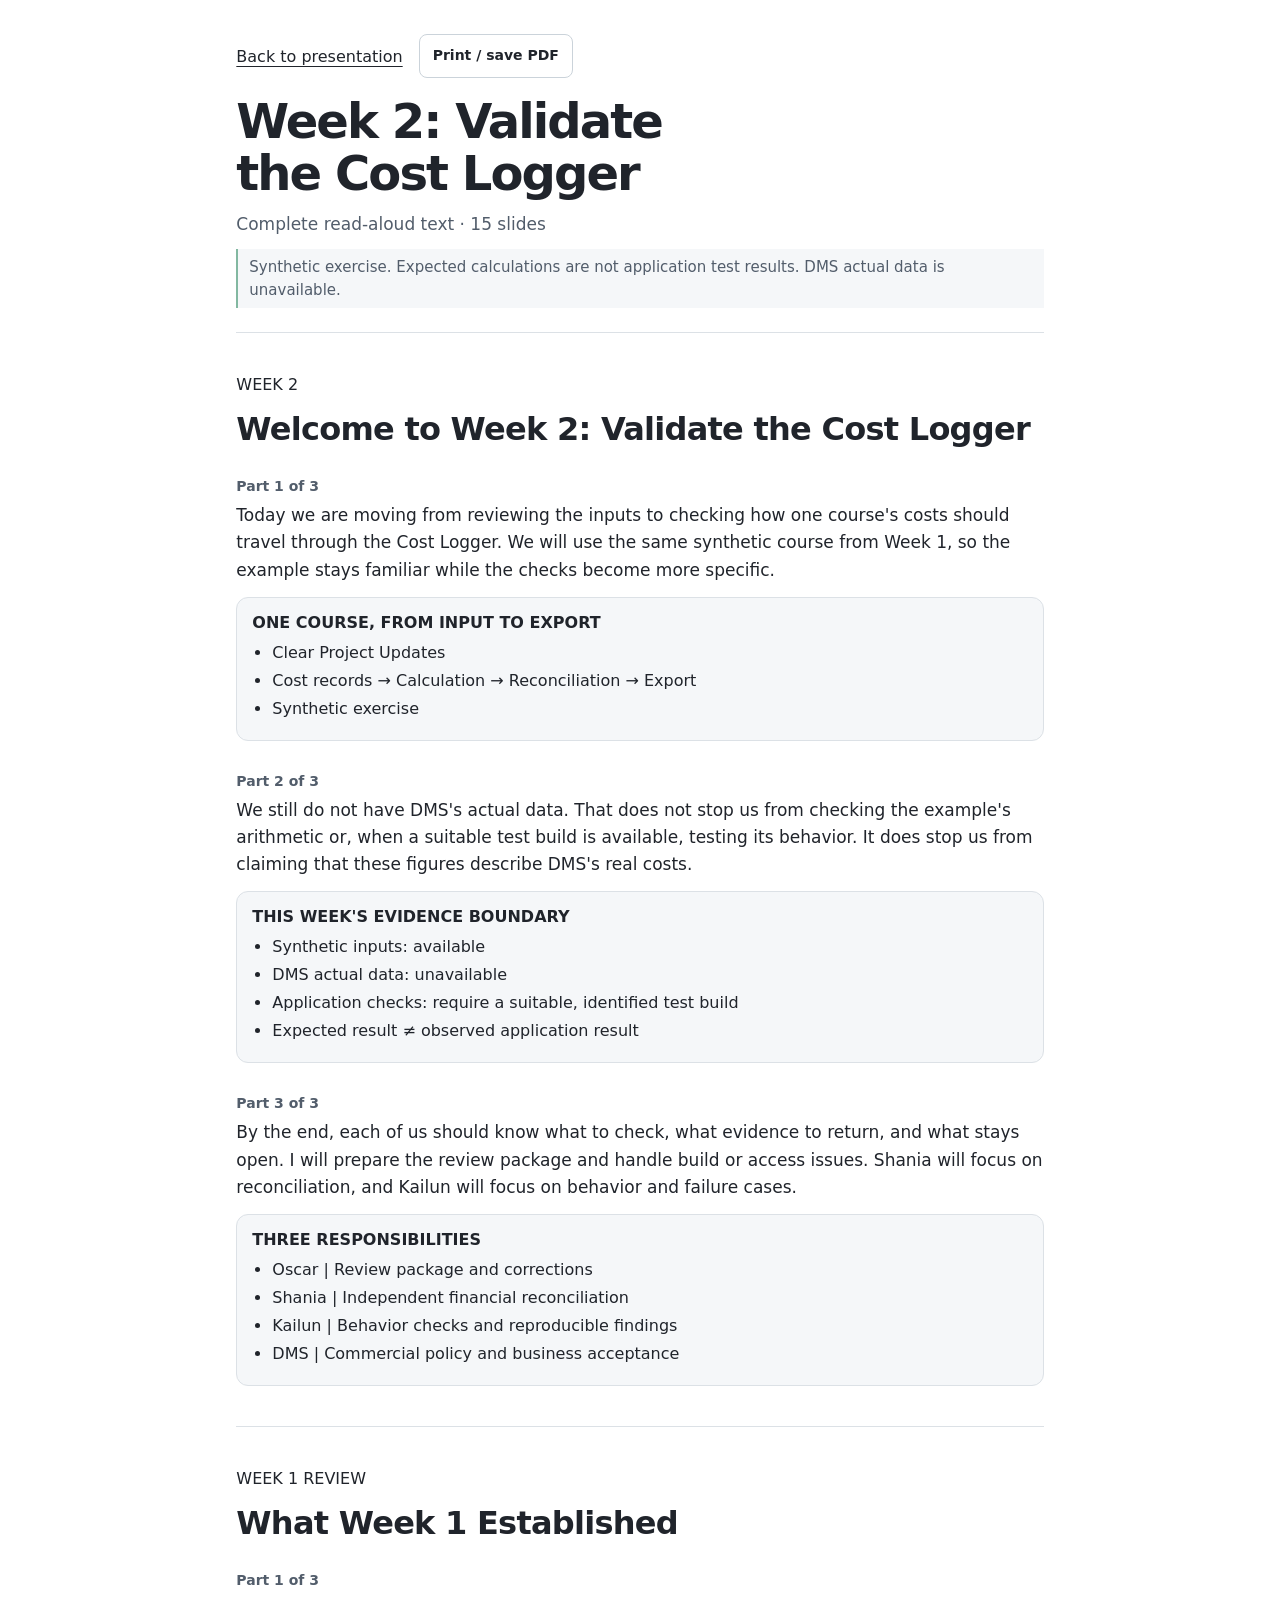
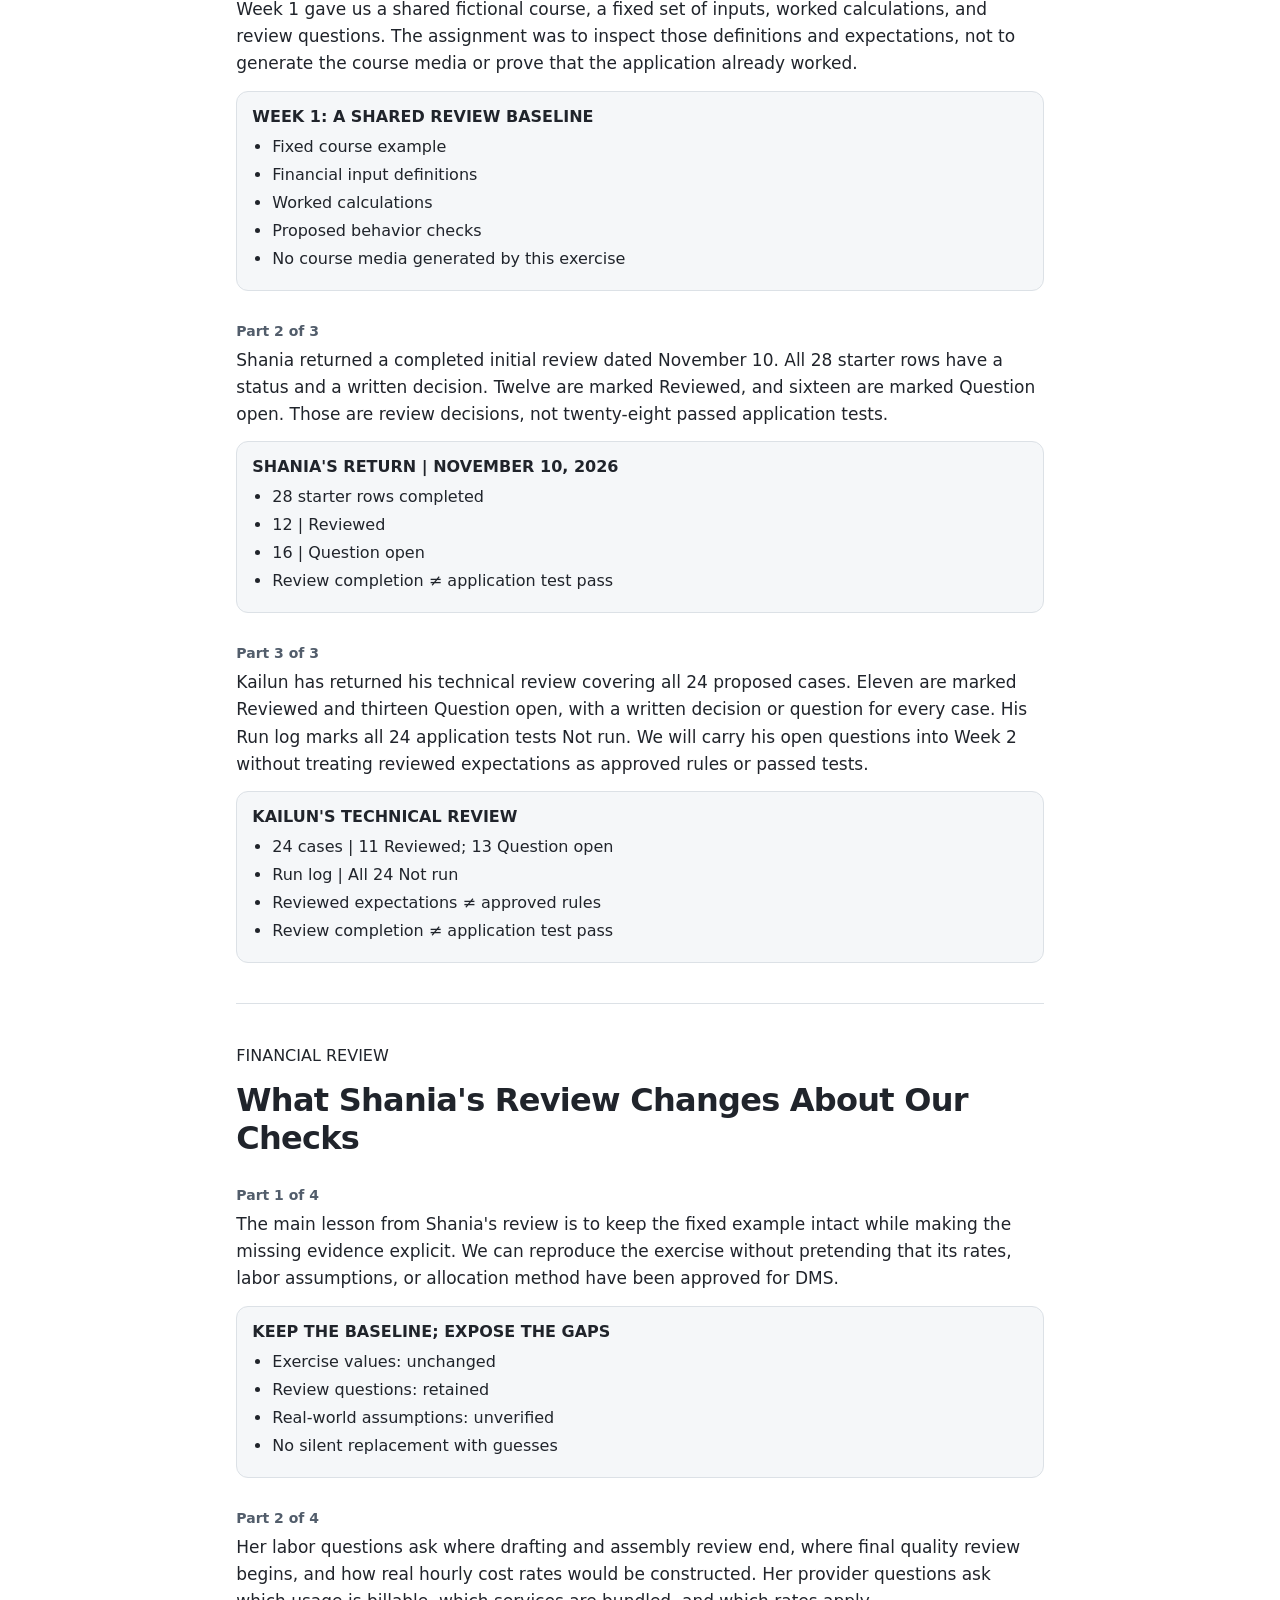
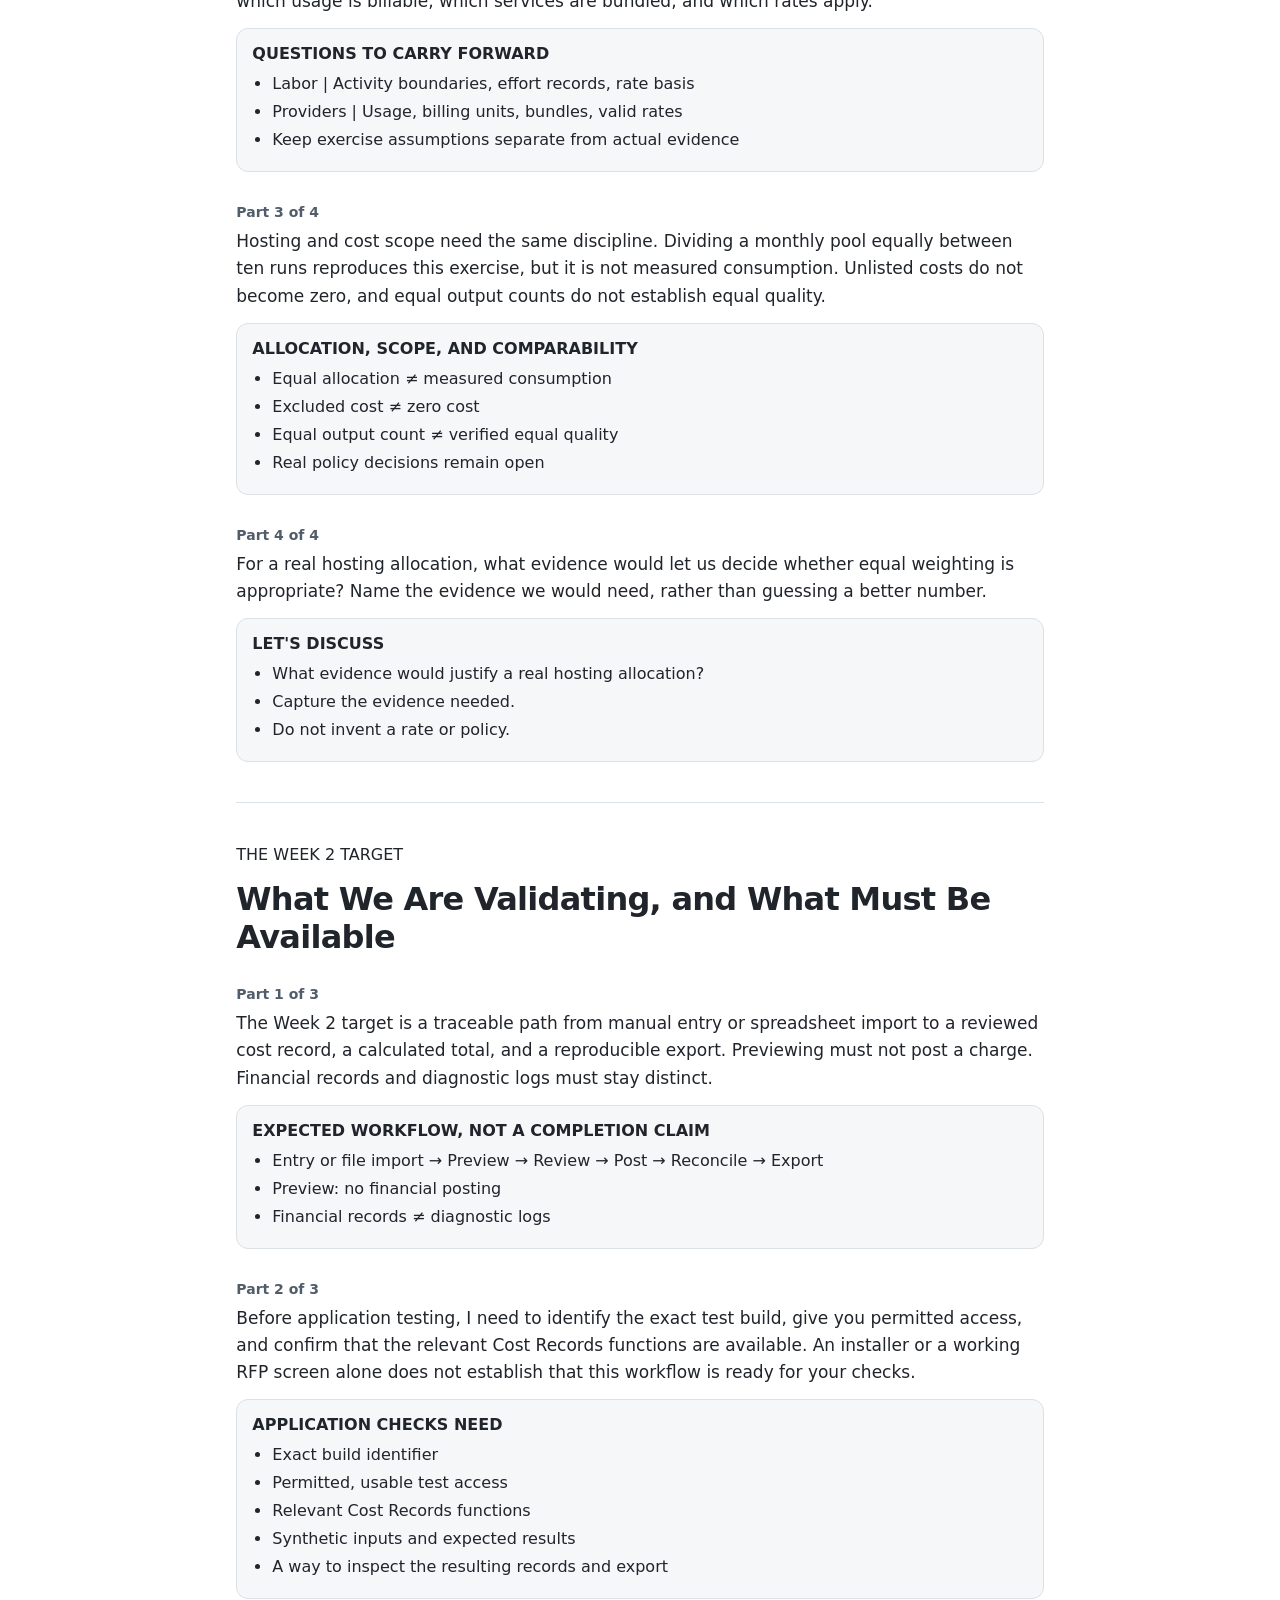
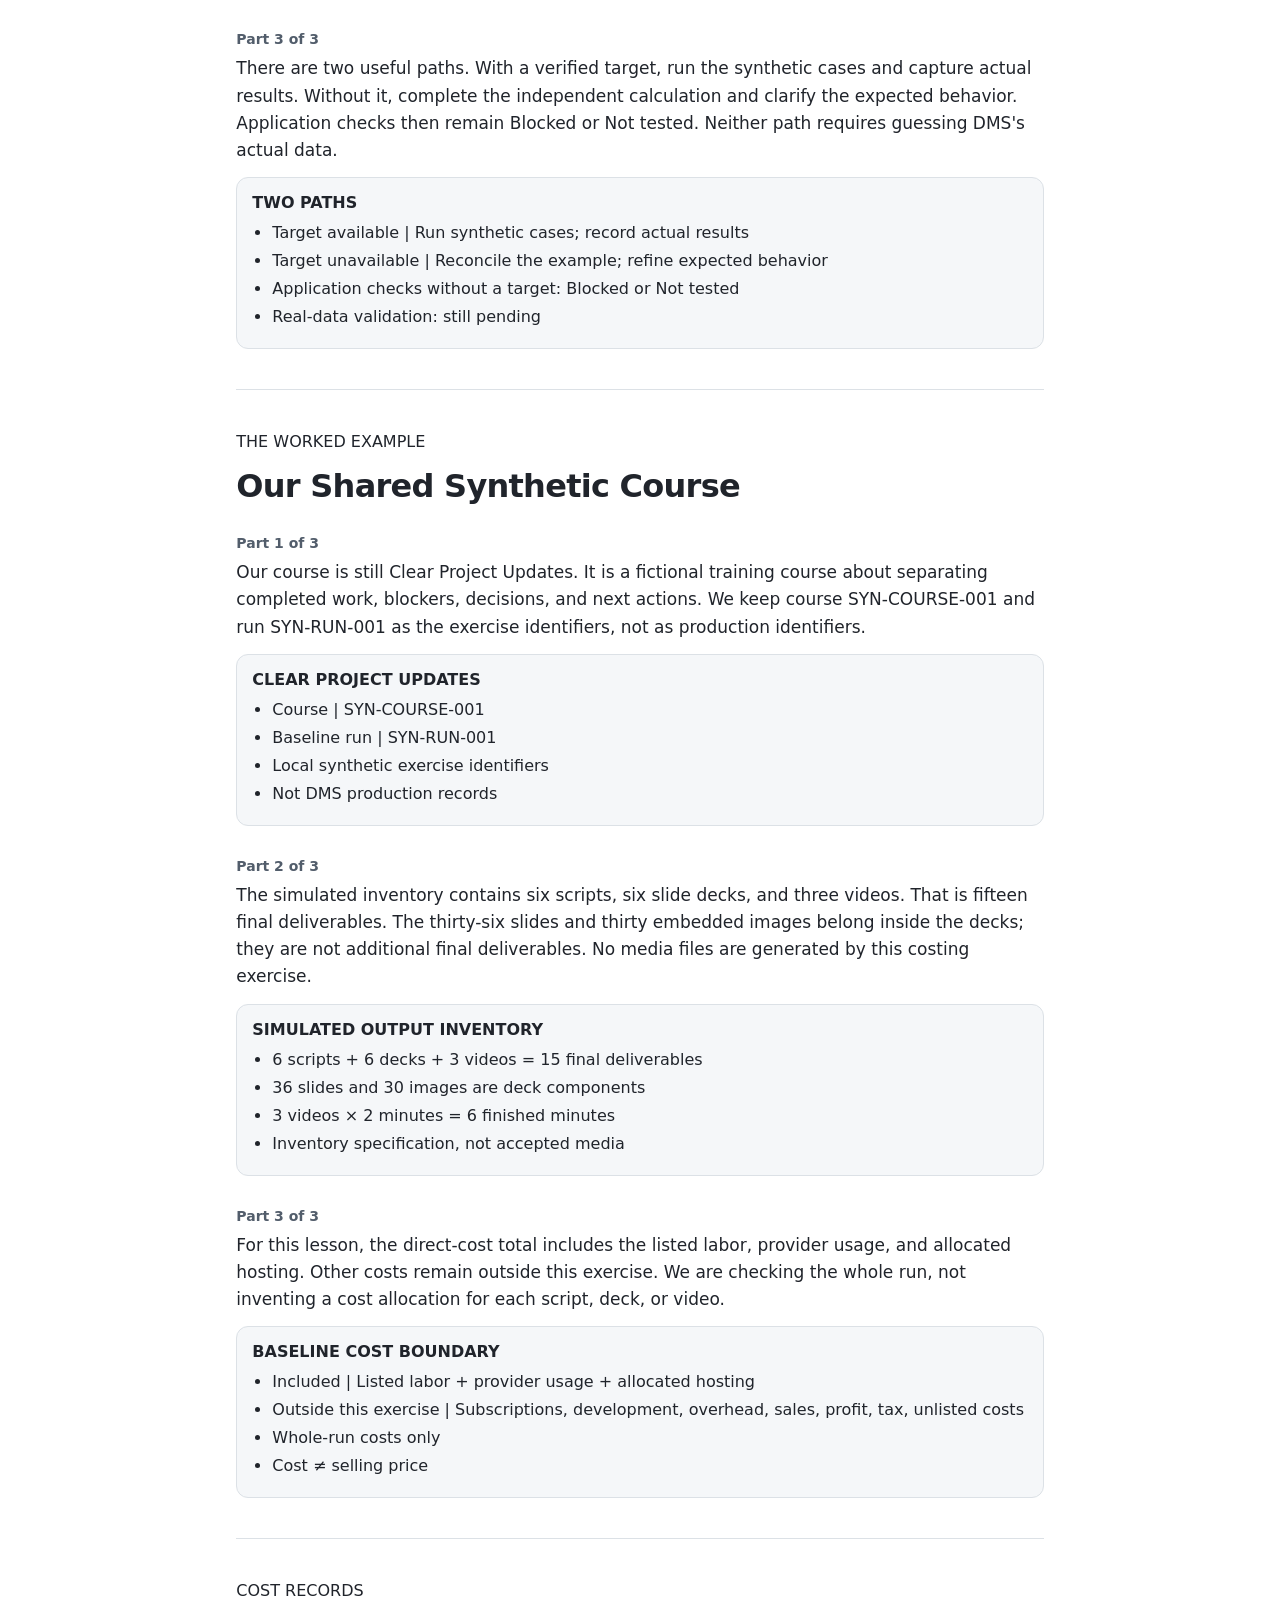
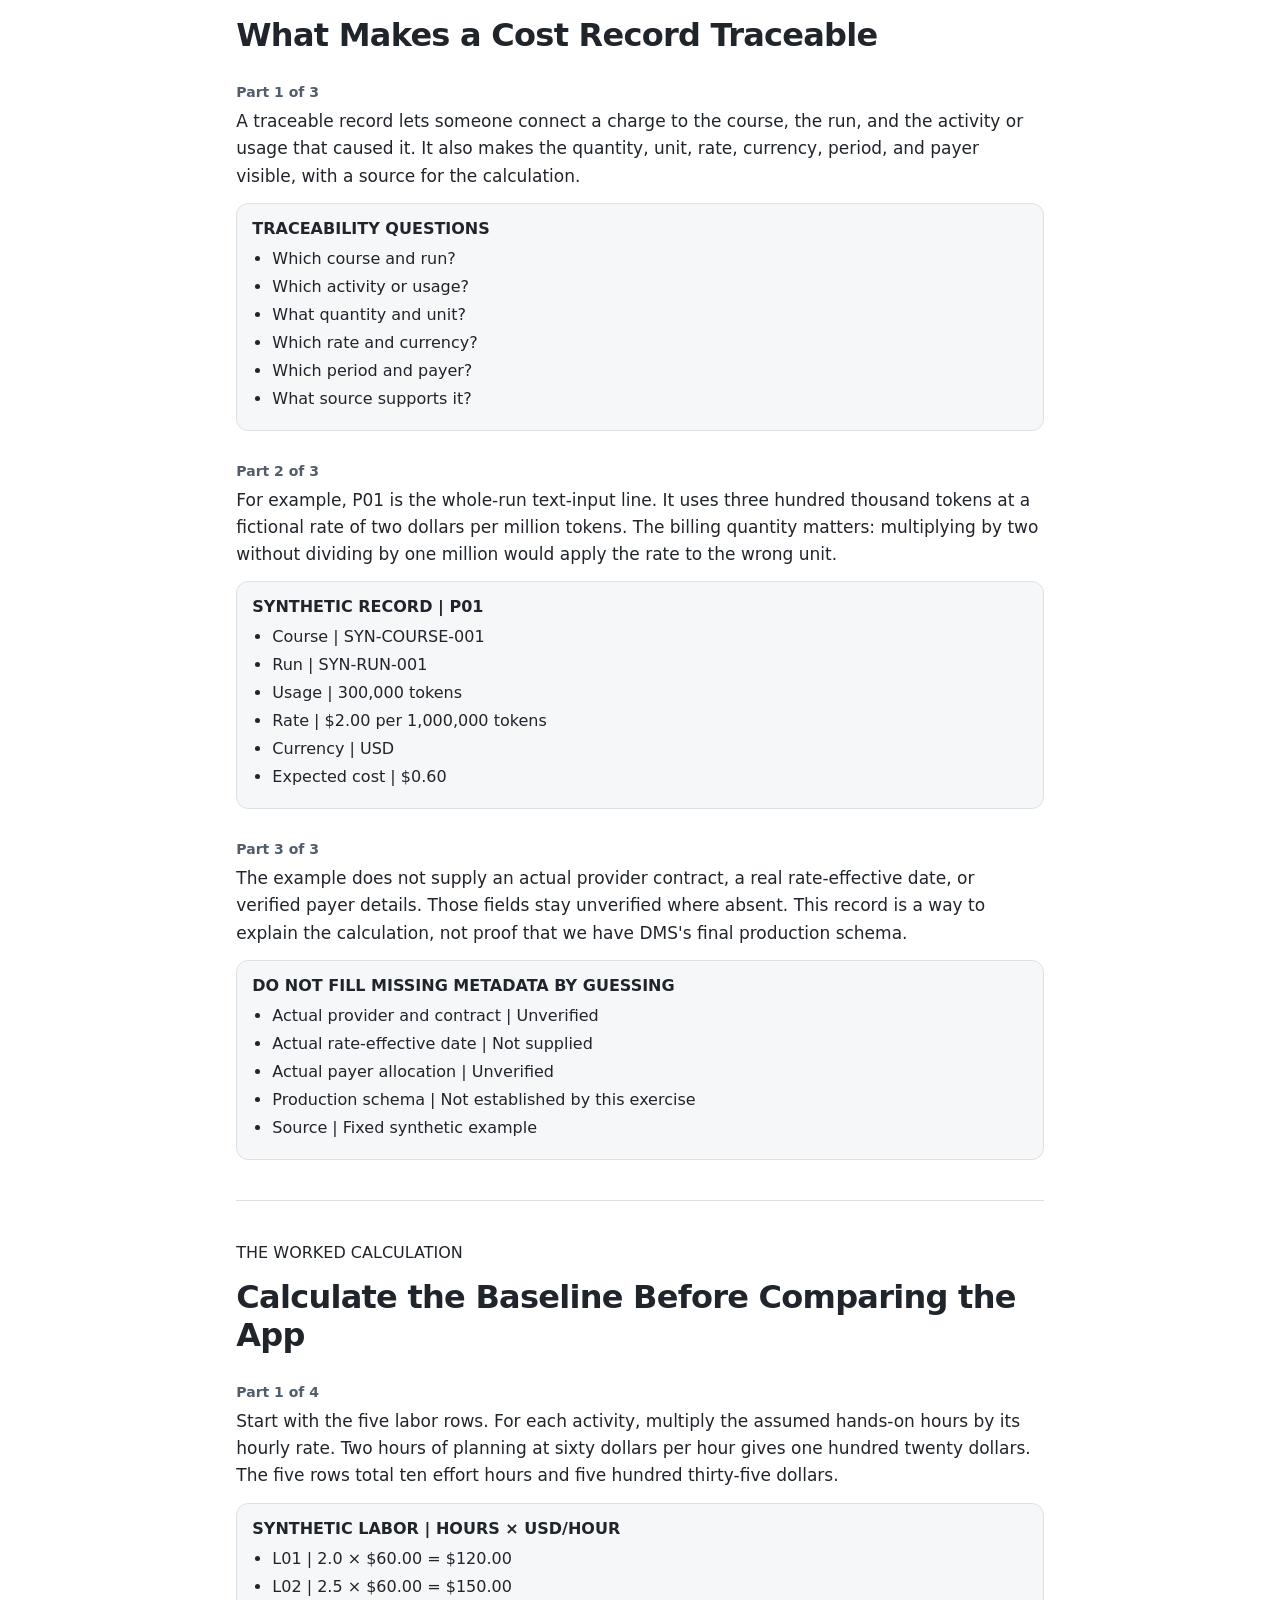
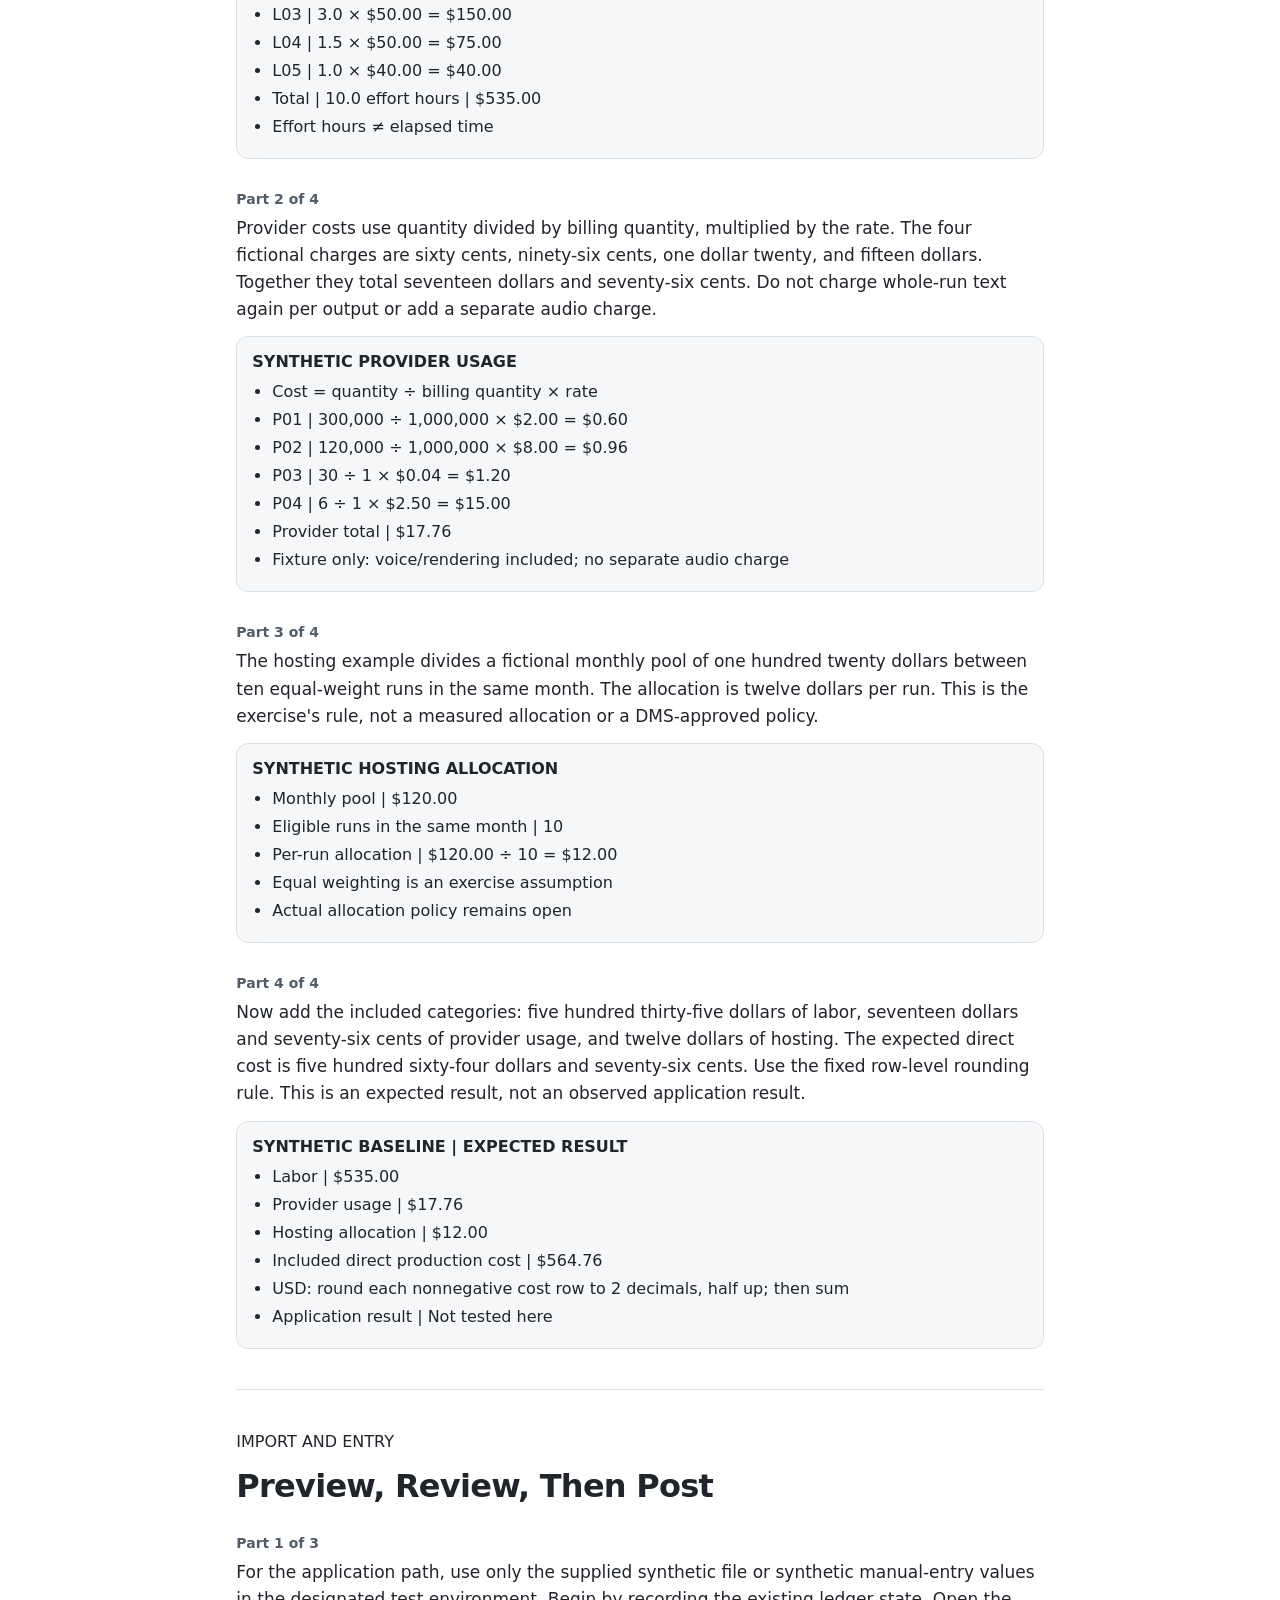
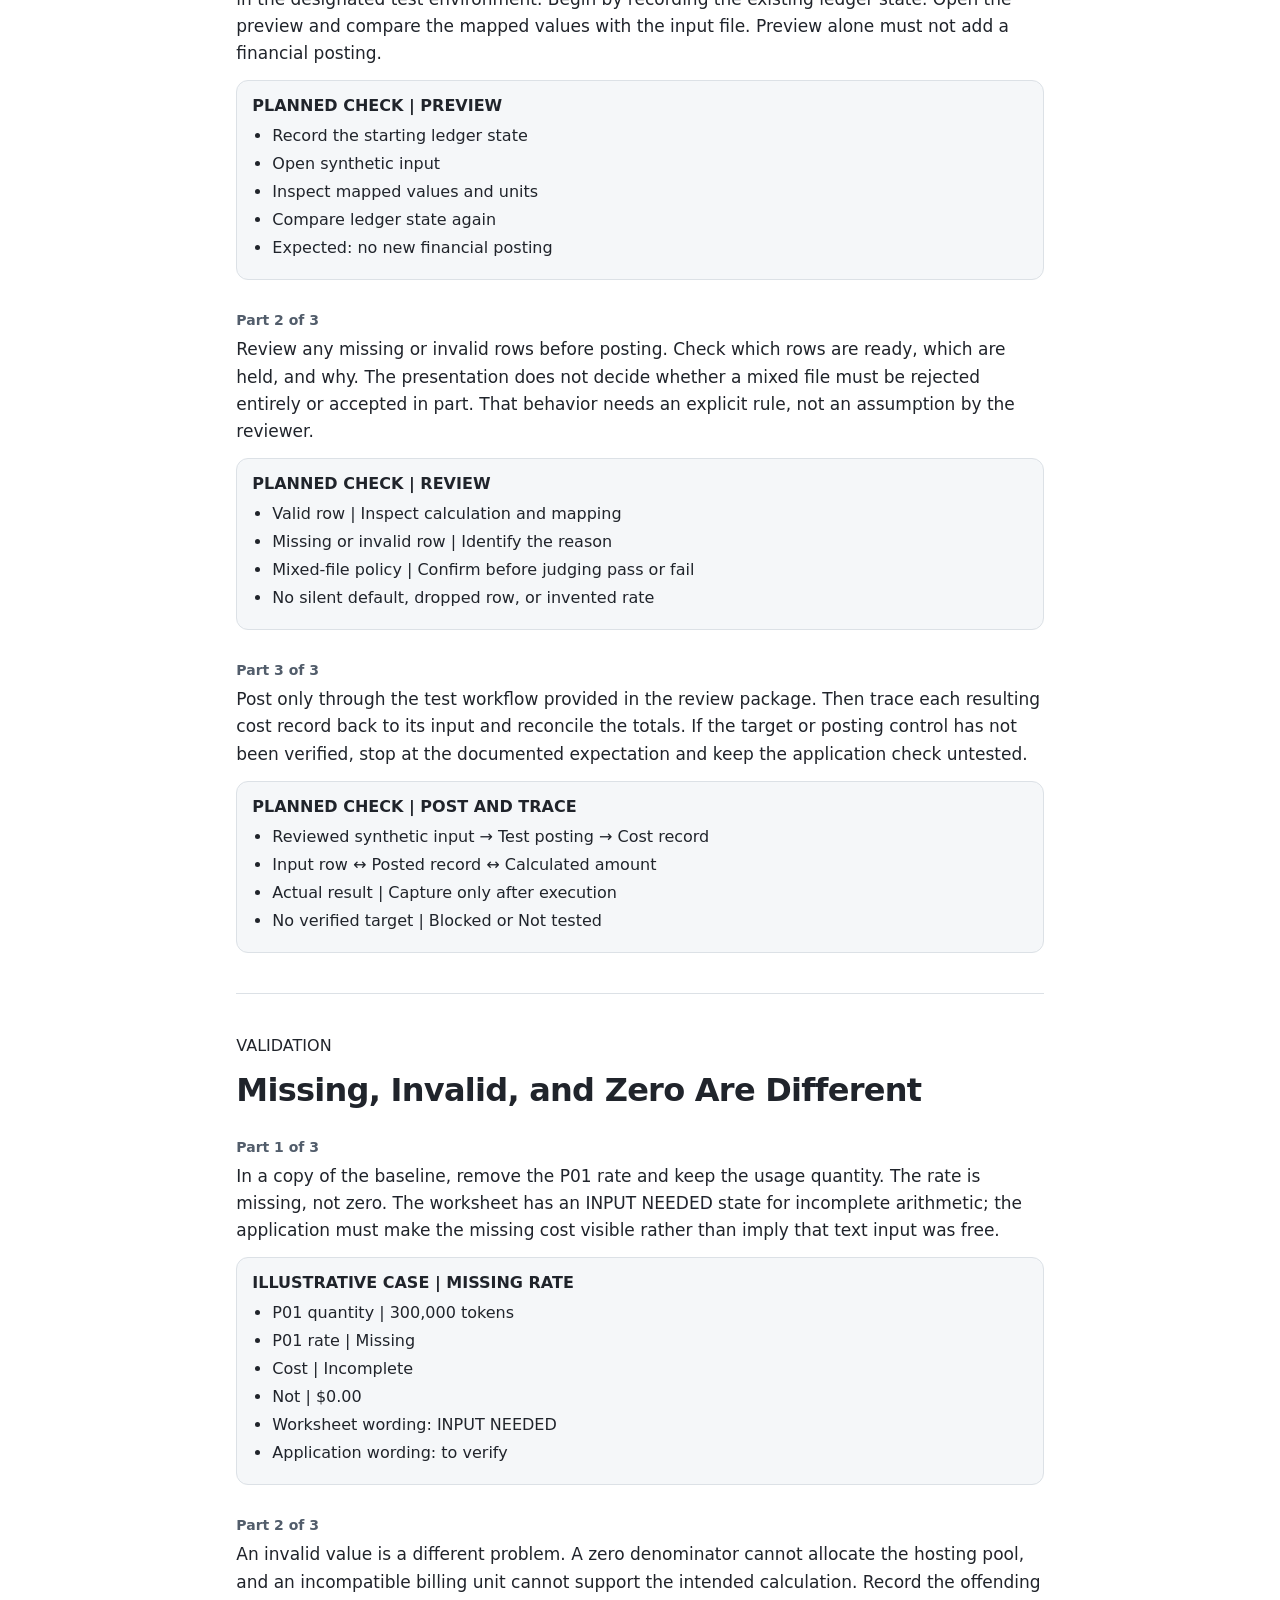
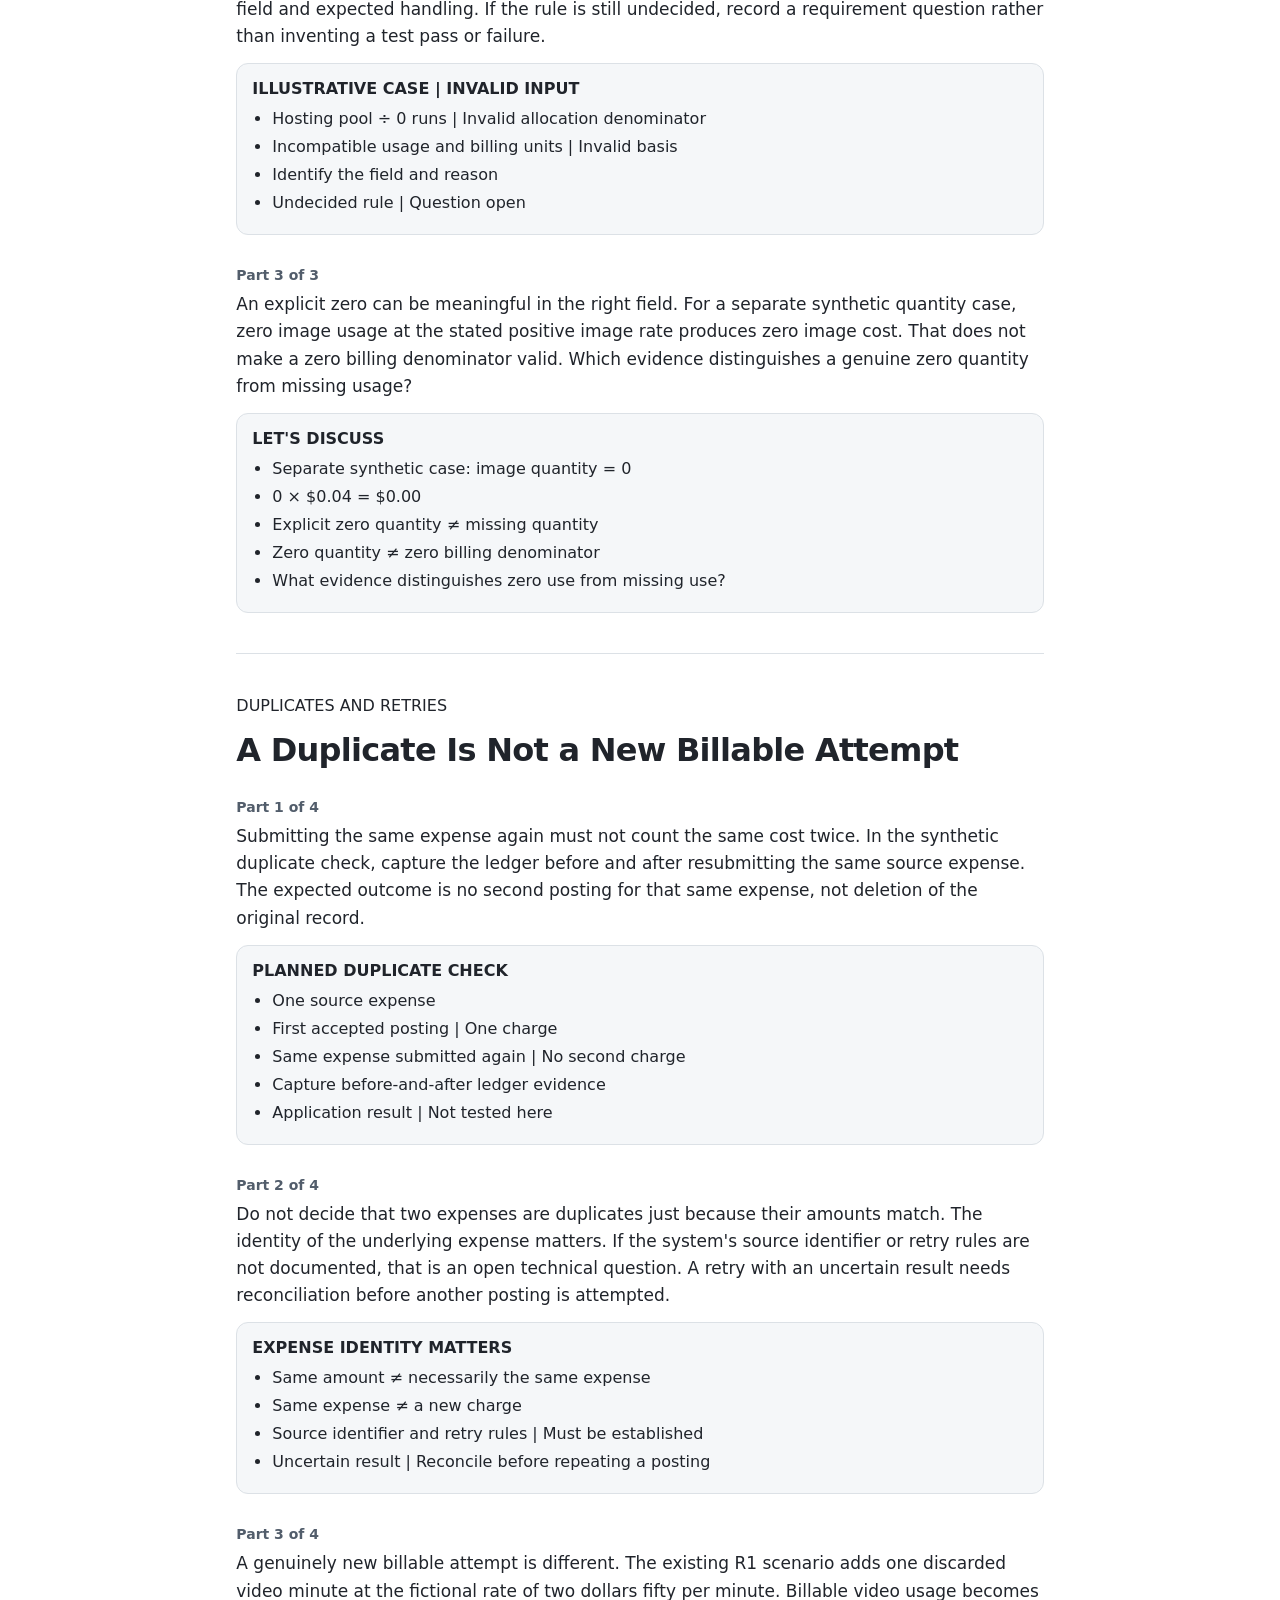
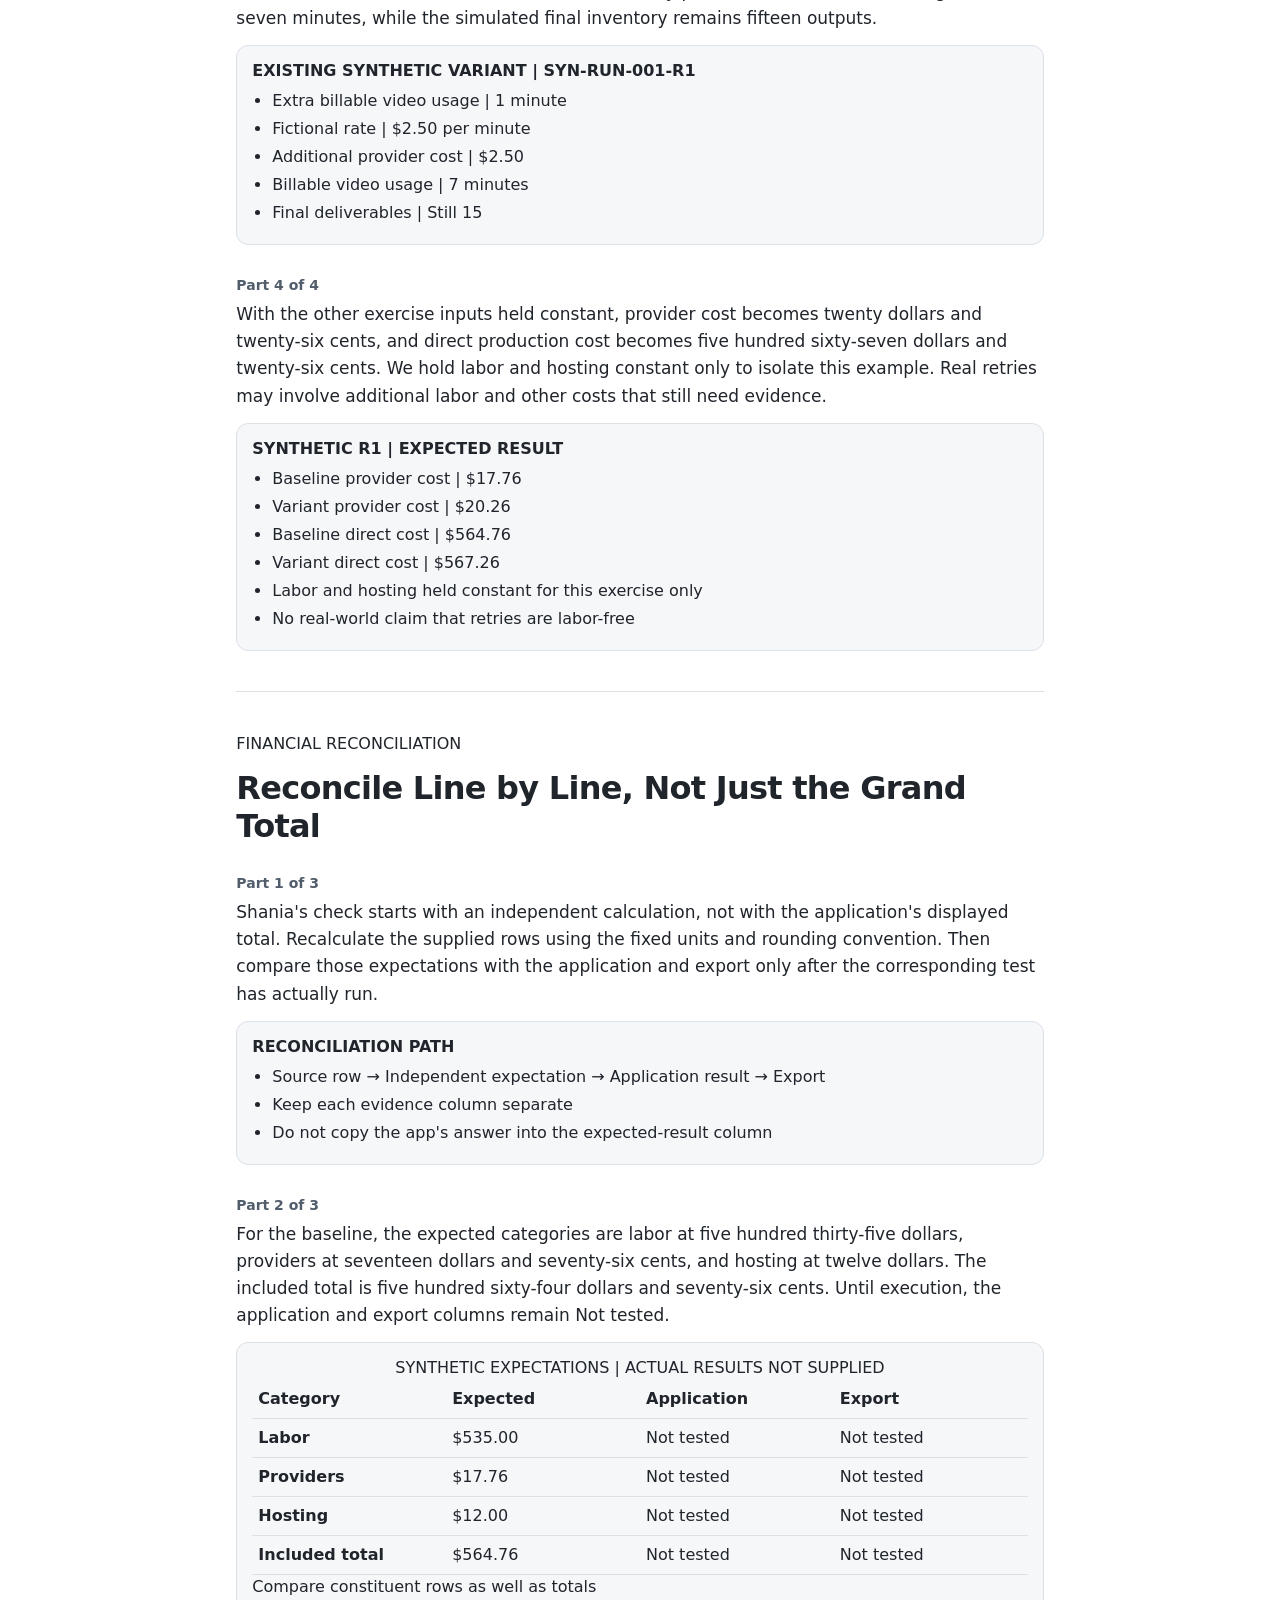
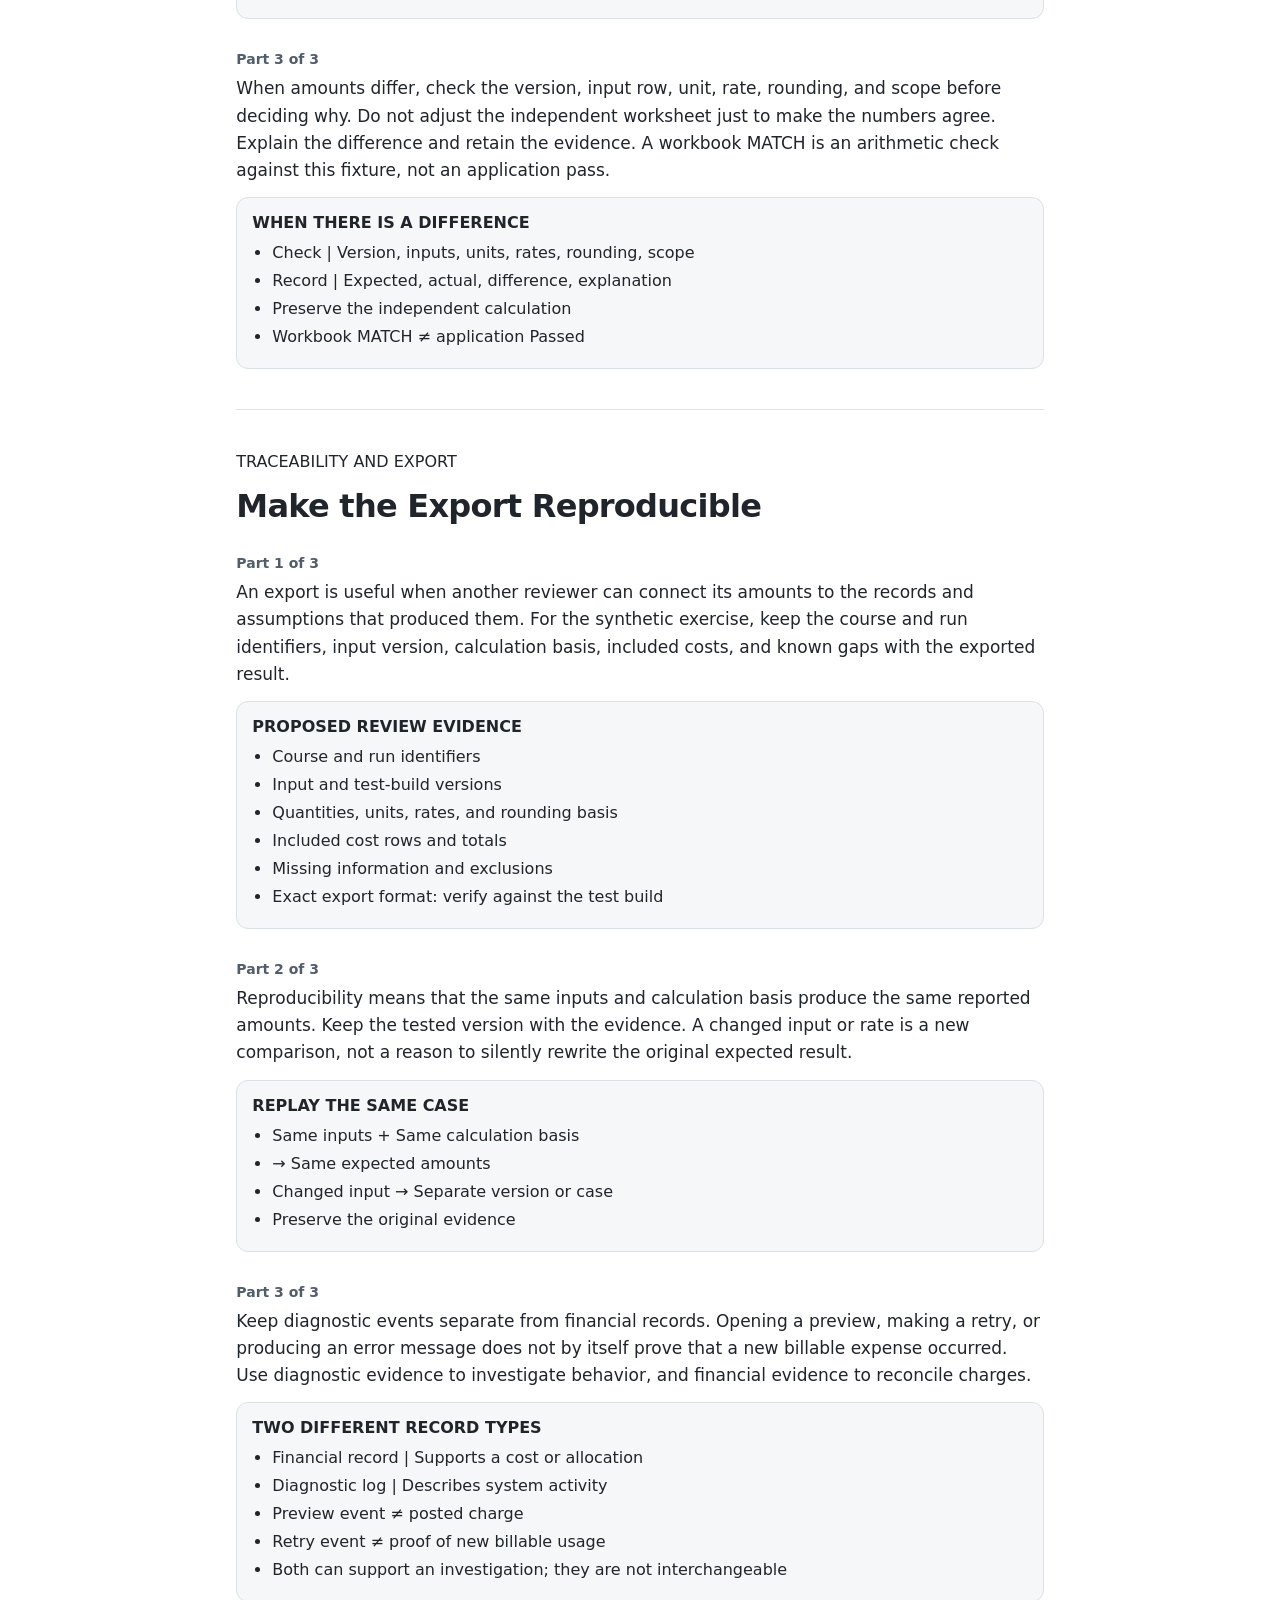
==== transcript.html @ 30b4ad09 "Publish IGNITE Week 2 presentation v1.0.1" ====
<!doctype html>
<html lang="en">
<head>
  <meta charset="utf-8">
  <meta name="viewport" content="width=device-width, initial-scale=1">
  <title>Week 2: Validate the Cost Logger | IGNITE / Johns Hopkins</title>
  <link rel="stylesheet" href="./site.css">
</head>
<body class="reading-page">
  <main class="reading-shell">
    <nav class="reading-actions reading-controls" aria-label="Reading view" id="transcript-controls">
      <a id="presentation-return" href="./index.html#slide=1&amp;step=1">Back to presentation</a>
    </nav>
    <header class="reading-header">
      <h1>Week 2: Validate the Cost Logger</h1>
      <p class="reading-subheading">Complete read-aloud text · 15 slides</p>
      <p class="reading-evidence">Synthetic exercise. Expected calculations are not application test results. DMS actual data is unavailable.</p>
    </header>
    <div class="reading-content">
<section class="reading-slide"><p class="reading-section">WEEK 2</p><h2>Welcome to Week 2: Validate the Cost Logger</h2>
<article class="reading-state" id="W2-S01-P01" data-presentation-href="./index.html#slide=1&amp;step=1"><h3>Part 1 of 3</h3>
<p>Today we are moving from reviewing the inputs to checking how one course&#x27;s costs should travel through the Cost Logger. We will use the same synthetic course from Week 1, so the example stays familiar while the checks become more specific.</p>
<div class="reading-visual"><h4>ONE COURSE, FROM INPUT TO EXPORT</h4><ul><li>Clear Project Updates</li><li>Cost records → Calculation → Reconciliation → Export</li><li>Synthetic exercise</li></ul></div>
</article>
<article class="reading-state" id="W2-S01-P02" data-presentation-href="./index.html#slide=1&amp;step=2"><h3>Part 2 of 3</h3>
<p>We still do not have DMS&#x27;s actual data. That does not stop us from checking the example&#x27;s arithmetic or, when a suitable test build is available, testing its behavior. It does stop us from claiming that these figures describe DMS&#x27;s real costs.</p>
<div class="reading-visual"><h4>THIS WEEK&#x27;S EVIDENCE BOUNDARY</h4><ul><li>Synthetic inputs: available</li><li>DMS actual data: unavailable</li><li>Application checks: require a suitable, identified test build</li><li>Expected result ≠ observed application result</li></ul></div>
</article>
<article class="reading-state" id="W2-S01-P03" data-presentation-href="./index.html#slide=1&amp;step=3"><h3>Part 3 of 3</h3>
<p>By the end, each of us should know what to check, what evidence to return, and what stays open. I will prepare the review package and handle build or access issues. Shania will focus on reconciliation, and Kailun will focus on behavior and failure cases.</p>
<div class="reading-visual"><h4>THREE RESPONSIBILITIES</h4><ul><li>Oscar | Review package and corrections</li><li>Shania | Independent financial reconciliation</li><li>Kailun | Behavior checks and reproducible findings</li><li>DMS | Commercial policy and business acceptance</li></ul></div>
</article>
</section>
<section class="reading-slide"><p class="reading-section">WEEK 1 REVIEW</p><h2>What Week 1 Established</h2>
<article class="reading-state" id="W2-S02-P01" data-presentation-href="./index.html#slide=2&amp;step=1"><h3>Part 1 of 3</h3>
<p>Week 1 gave us a shared fictional course, a fixed set of inputs, worked calculations, and review questions. The assignment was to inspect those definitions and expectations, not to generate the course media or prove that the application already worked.</p>
<div class="reading-visual"><h4>WEEK 1: A SHARED REVIEW BASELINE</h4><ul><li>Fixed course example</li><li>Financial input definitions</li><li>Worked calculations</li><li>Proposed behavior checks</li><li>No course media generated by this exercise</li></ul></div>
</article>
<article class="reading-state" id="W2-S02-P02" data-presentation-href="./index.html#slide=2&amp;step=2"><h3>Part 2 of 3</h3>
<p>Shania returned a completed initial review dated November 10. All 28 starter rows have a status and a written decision. Twelve are marked Reviewed, and sixteen are marked Question open. Those are review decisions, not twenty-eight passed application tests.</p>
<div class="reading-visual"><h4>SHANIA&#x27;S RETURN | NOVEMBER 10, 2026</h4><ul><li>28 starter rows completed</li><li>12 | Reviewed</li><li>16 | Question open</li><li>Review completion ≠ application test pass</li></ul></div>
</article>
<article class="reading-state" id="W2-S02-P03" data-presentation-href="./index.html#slide=2&amp;step=3"><h3>Part 3 of 3</h3>
<p>Kailun has returned his technical review covering all 24 proposed cases. Eleven are marked Reviewed and thirteen Question open, with a written decision or question for every case. His Run log marks all 24 application tests Not run. We will carry his open questions into Week 2 without treating reviewed expectations as approved rules or passed tests.</p>
<div class="reading-visual"><h4>KAILUN&#x27;S TECHNICAL REVIEW</h4><ul><li>24 cases | 11 Reviewed; 13 Question open</li><li>Run log | All 24 Not run</li><li>Reviewed expectations ≠ approved rules</li><li>Review completion ≠ application test pass</li></ul></div>
</article>
</section>
<section class="reading-slide"><p class="reading-section">FINANCIAL REVIEW</p><h2>What Shania&#x27;s Review Changes About Our Checks</h2>
<article class="reading-state" id="W2-S03-P01" data-presentation-href="./index.html#slide=3&amp;step=1"><h3>Part 1 of 4</h3>
<p>The main lesson from Shania&#x27;s review is to keep the fixed example intact while making the missing evidence explicit. We can reproduce the exercise without pretending that its rates, labor assumptions, or allocation method have been approved for DMS.</p>
<div class="reading-visual"><h4>KEEP THE BASELINE; EXPOSE THE GAPS</h4><ul><li>Exercise values: unchanged</li><li>Review questions: retained</li><li>Real-world assumptions: unverified</li><li>No silent replacement with guesses</li></ul></div>
</article>
<article class="reading-state" id="W2-S03-P02" data-presentation-href="./index.html#slide=3&amp;step=2"><h3>Part 2 of 4</h3>
<p>Her labor questions ask where drafting and assembly review end, where final quality review begins, and how real hourly cost rates would be constructed. Her provider questions ask which usage is billable, which services are bundled, and which rates apply.</p>
<div class="reading-visual"><h4>QUESTIONS TO CARRY FORWARD</h4><ul><li>Labor | Activity boundaries, effort records, rate basis</li><li>Providers | Usage, billing units, bundles, valid rates</li><li>Keep exercise assumptions separate from actual evidence</li></ul></div>
</article>
<article class="reading-state" id="W2-S03-P03" data-presentation-href="./index.html#slide=3&amp;step=3"><h3>Part 3 of 4</h3>
<p>Hosting and cost scope need the same discipline. Dividing a monthly pool equally between ten runs reproduces this exercise, but it is not measured consumption. Unlisted costs do not become zero, and equal output counts do not establish equal quality.</p>
<div class="reading-visual"><h4>ALLOCATION, SCOPE, AND COMPARABILITY</h4><ul><li>Equal allocation ≠ measured consumption</li><li>Excluded cost ≠ zero cost</li><li>Equal output count ≠ verified equal quality</li><li>Real policy decisions remain open</li></ul></div>
</article>
<article class="reading-state" id="W2-S03-P04" data-presentation-href="./index.html#slide=3&amp;step=4"><h3>Part 4 of 4</h3>
<p>For a real hosting allocation, what evidence would let us decide whether equal weighting is appropriate? Name the evidence we would need, rather than guessing a better number.</p>
<div class="reading-visual"><h4>LET&#x27;S DISCUSS</h4><ul><li>What evidence would justify a real hosting allocation?</li><li>Capture the evidence needed.</li><li>Do not invent a rate or policy.</li></ul></div>
</article>
</section>
<section class="reading-slide"><p class="reading-section">THE WEEK 2 TARGET</p><h2>What We Are Validating, and What Must Be Available</h2>
<article class="reading-state" id="W2-S04-P01" data-presentation-href="./index.html#slide=4&amp;step=1"><h3>Part 1 of 3</h3>
<p>The Week 2 target is a traceable path from manual entry or spreadsheet import to a reviewed cost record, a calculated total, and a reproducible export. Previewing must not post a charge. Financial records and diagnostic logs must stay distinct.</p>
<div class="reading-visual"><h4>EXPECTED WORKFLOW, NOT A COMPLETION CLAIM</h4><ul><li>Entry or file import → Preview → Review → Post → Reconcile → Export</li><li>Preview: no financial posting</li><li>Financial records ≠ diagnostic logs</li></ul></div>
</article>
<article class="reading-state" id="W2-S04-P02" data-presentation-href="./index.html#slide=4&amp;step=2"><h3>Part 2 of 3</h3>
<p>Before application testing, I need to identify the exact test build, give you permitted access, and confirm that the relevant Cost Records functions are available. An installer or a working RFP screen alone does not establish that this workflow is ready for your checks.</p>
<div class="reading-visual"><h4>APPLICATION CHECKS NEED</h4><ul><li>Exact build identifier</li><li>Permitted, usable test access</li><li>Relevant Cost Records functions</li><li>Synthetic inputs and expected results</li><li>A way to inspect the resulting records and export</li></ul></div>
</article>
<article class="reading-state" id="W2-S04-P03" data-presentation-href="./index.html#slide=4&amp;step=3"><h3>Part 3 of 3</h3>
<p>There are two useful paths. With a verified target, run the synthetic cases and capture actual results. Without it, complete the independent calculation and clarify the expected behavior. Application checks then remain Blocked or Not tested. Neither path requires guessing DMS&#x27;s actual data.</p>
<div class="reading-visual"><h4>TWO PATHS</h4><ul><li>Target available | Run synthetic cases; record actual results</li><li>Target unavailable | Reconcile the example; refine expected behavior</li><li>Application checks without a target: Blocked or Not tested</li><li>Real-data validation: still pending</li></ul></div>
</article>
</section>
<section class="reading-slide"><p class="reading-section">THE WORKED EXAMPLE</p><h2>Our Shared Synthetic Course</h2>
<article class="reading-state" id="W2-S05-P01" data-presentation-href="./index.html#slide=5&amp;step=1"><h3>Part 1 of 3</h3>
<p>Our course is still Clear Project Updates. It is a fictional training course about separating completed work, blockers, decisions, and next actions. We keep course SYN-COURSE-001 and run SYN-RUN-001 as the exercise identifiers, not as production identifiers.</p>
<div class="reading-visual"><h4>CLEAR PROJECT UPDATES</h4><ul><li>Course | SYN-COURSE-001</li><li>Baseline run | SYN-RUN-001</li><li>Local synthetic exercise identifiers</li><li>Not DMS production records</li></ul></div>
</article>
<article class="reading-state" id="W2-S05-P02" data-presentation-href="./index.html#slide=5&amp;step=2"><h3>Part 2 of 3</h3>
<p>The simulated inventory contains six scripts, six slide decks, and three videos. That is fifteen final deliverables. The thirty-six slides and thirty embedded images belong inside the decks; they are not additional final deliverables. No media files are generated by this costing exercise.</p>
<div class="reading-visual"><h4>SIMULATED OUTPUT INVENTORY</h4><ul><li>6 scripts + 6 decks + 3 videos = 15 final deliverables</li><li>36 slides and 30 images are deck components</li><li>3 videos × 2 minutes = 6 finished minutes</li><li>Inventory specification, not accepted media</li></ul></div>
</article>
<article class="reading-state" id="W2-S05-P03" data-presentation-href="./index.html#slide=5&amp;step=3"><h3>Part 3 of 3</h3>
<p>For this lesson, the direct-cost total includes the listed labor, provider usage, and allocated hosting. Other costs remain outside this exercise. We are checking the whole run, not inventing a cost allocation for each script, deck, or video.</p>
<div class="reading-visual"><h4>BASELINE COST BOUNDARY</h4><ul><li>Included | Listed labor + provider usage + allocated hosting</li><li>Outside this exercise | Subscriptions, development, overhead, sales, profit, tax, unlisted costs</li><li>Whole-run costs only</li><li>Cost ≠ selling price</li></ul></div>
</article>
</section>
<section class="reading-slide"><p class="reading-section">COST RECORDS</p><h2>What Makes a Cost Record Traceable</h2>
<article class="reading-state" id="W2-S06-P01" data-presentation-href="./index.html#slide=6&amp;step=1"><h3>Part 1 of 3</h3>
<p>A traceable record lets someone connect a charge to the course, the run, and the activity or usage that caused it. It also makes the quantity, unit, rate, currency, period, and payer visible, with a source for the calculation.</p>
<div class="reading-visual"><h4>TRACEABILITY QUESTIONS</h4><ul><li>Which course and run?</li><li>Which activity or usage?</li><li>What quantity and unit?</li><li>Which rate and currency?</li><li>Which period and payer?</li><li>What source supports it?</li></ul></div>
</article>
<article class="reading-state" id="W2-S06-P02" data-presentation-href="./index.html#slide=6&amp;step=2"><h3>Part 2 of 3</h3>
<p>For example, P01 is the whole-run text-input line. It uses three hundred thousand tokens at a fictional rate of two dollars per million tokens. The billing quantity matters: multiplying by two without dividing by one million would apply the rate to the wrong unit.</p>
<div class="reading-visual"><h4>SYNTHETIC RECORD | P01</h4><ul><li>Course | SYN-COURSE-001</li><li>Run | SYN-RUN-001</li><li>Usage | 300,000 tokens</li><li>Rate | $2.00 per 1,000,000 tokens</li><li>Currency | USD</li><li>Expected cost | $0.60</li></ul></div>
</article>
<article class="reading-state" id="W2-S06-P03" data-presentation-href="./index.html#slide=6&amp;step=3"><h3>Part 3 of 3</h3>
<p>The example does not supply an actual provider contract, a real rate-effective date, or verified payer details. Those fields stay unverified where absent. This record is a way to explain the calculation, not proof that we have DMS&#x27;s final production schema.</p>
<div class="reading-visual"><h4>DO NOT FILL MISSING METADATA BY GUESSING</h4><ul><li>Actual provider and contract | Unverified</li><li>Actual rate-effective date | Not supplied</li><li>Actual payer allocation | Unverified</li><li>Production schema | Not established by this exercise</li><li>Source | Fixed synthetic example</li></ul></div>
</article>
</section>
<section class="reading-slide"><p class="reading-section">THE WORKED CALCULATION</p><h2>Calculate the Baseline Before Comparing the App</h2>
<article class="reading-state" id="W2-S07-P01" data-presentation-href="./index.html#slide=7&amp;step=1"><h3>Part 1 of 4</h3>
<p>Start with the five labor rows. For each activity, multiply the assumed hands-on hours by its hourly rate. Two hours of planning at sixty dollars per hour gives one hundred twenty dollars. The five rows total ten effort hours and five hundred thirty-five dollars.</p>
<div class="reading-visual"><h4>SYNTHETIC LABOR | HOURS × USD/HOUR</h4><ul><li>L01 | 2.0 × $60.00 = $120.00</li><li>L02 | 2.5 × $60.00 = $150.00</li><li>L03 | 3.0 × $50.00 = $150.00</li><li>L04 | 1.5 × $50.00 = $75.00</li><li>L05 | 1.0 × $40.00 = $40.00</li><li>Total | 10.0 effort hours | $535.00</li><li>Effort hours ≠ elapsed time</li></ul></div>
</article>
<article class="reading-state" id="W2-S07-P02" data-presentation-href="./index.html#slide=7&amp;step=2"><h3>Part 2 of 4</h3>
<p>Provider costs use quantity divided by billing quantity, multiplied by the rate. The four fictional charges are sixty cents, ninety-six cents, one dollar twenty, and fifteen dollars. Together they total seventeen dollars and seventy-six cents. Do not charge whole-run text again per output or add a separate audio charge.</p>
<div class="reading-visual"><h4>SYNTHETIC PROVIDER USAGE</h4><ul><li>Cost = quantity ÷ billing quantity × rate</li><li>P01 | 300,000 ÷ 1,000,000 × $2.00 = $0.60</li><li>P02 | 120,000 ÷ 1,000,000 × $8.00 = $0.96</li><li>P03 | 30 ÷ 1 × $0.04 = $1.20</li><li>P04 | 6 ÷ 1 × $2.50 = $15.00</li><li>Provider total | $17.76</li><li>Fixture only: voice/rendering included; no separate audio charge</li></ul></div>
</article>
<article class="reading-state" id="W2-S07-P03" data-presentation-href="./index.html#slide=7&amp;step=3"><h3>Part 3 of 4</h3>
<p>The hosting example divides a fictional monthly pool of one hundred twenty dollars between ten equal-weight runs in the same month. The allocation is twelve dollars per run. This is the exercise&#x27;s rule, not a measured allocation or a DMS-approved policy.</p>
<div class="reading-visual"><h4>SYNTHETIC HOSTING ALLOCATION</h4><ul><li>Monthly pool | $120.00</li><li>Eligible runs in the same month | 10</li><li>Per-run allocation | $120.00 ÷ 10 = $12.00</li><li>Equal weighting is an exercise assumption</li><li>Actual allocation policy remains open</li></ul></div>
</article>
<article class="reading-state" id="W2-S07-P04" data-presentation-href="./index.html#slide=7&amp;step=4"><h3>Part 4 of 4</h3>
<p>Now add the included categories: five hundred thirty-five dollars of labor, seventeen dollars and seventy-six cents of provider usage, and twelve dollars of hosting. The expected direct cost is five hundred sixty-four dollars and seventy-six cents. Use the fixed row-level rounding rule. This is an expected result, not an observed application result.</p>
<div class="reading-visual"><h4>SYNTHETIC BASELINE | EXPECTED RESULT</h4><ul><li>Labor | $535.00</li><li>Provider usage | $17.76</li><li>Hosting allocation | $12.00</li><li>Included direct production cost | $564.76</li><li>USD: round each nonnegative cost row to 2 decimals, half up; then sum</li><li>Application result | Not tested here</li></ul></div>
</article>
</section>
<section class="reading-slide"><p class="reading-section">IMPORT AND ENTRY</p><h2>Preview, Review, Then Post</h2>
<article class="reading-state" id="W2-S08-P01" data-presentation-href="./index.html#slide=8&amp;step=1"><h3>Part 1 of 3</h3>
<p>For the application path, use only the supplied synthetic file or synthetic manual-entry values in the designated test environment. Begin by recording the existing ledger state. Open the preview and compare the mapped values with the input file. Preview alone must not add a financial posting.</p>
<div class="reading-visual"><h4>PLANNED CHECK | PREVIEW</h4><ul><li>Record the starting ledger state</li><li>Open synthetic input</li><li>Inspect mapped values and units</li><li>Compare ledger state again</li><li>Expected: no new financial posting</li></ul></div>
</article>
<article class="reading-state" id="W2-S08-P02" data-presentation-href="./index.html#slide=8&amp;step=2"><h3>Part 2 of 3</h3>
<p>Review any missing or invalid rows before posting. Check which rows are ready, which are held, and why. The presentation does not decide whether a mixed file must be rejected entirely or accepted in part. That behavior needs an explicit rule, not an assumption by the reviewer.</p>
<div class="reading-visual"><h4>PLANNED CHECK | REVIEW</h4><ul><li>Valid row | Inspect calculation and mapping</li><li>Missing or invalid row | Identify the reason</li><li>Mixed-file policy | Confirm before judging pass or fail</li><li>No silent default, dropped row, or invented rate</li></ul></div>
</article>
<article class="reading-state" id="W2-S08-P03" data-presentation-href="./index.html#slide=8&amp;step=3"><h3>Part 3 of 3</h3>
<p>Post only through the test workflow provided in the review package. Then trace each resulting cost record back to its input and reconcile the totals. If the target or posting control has not been verified, stop at the documented expectation and keep the application check untested.</p>
<div class="reading-visual"><h4>PLANNED CHECK | POST AND TRACE</h4><ul><li>Reviewed synthetic input → Test posting → Cost record</li><li>Input row ↔ Posted record ↔ Calculated amount</li><li>Actual result | Capture only after execution</li><li>No verified target | Blocked or Not tested</li></ul></div>
</article>
</section>
<section class="reading-slide"><p class="reading-section">VALIDATION</p><h2>Missing, Invalid, and Zero Are Different</h2>
<article class="reading-state" id="W2-S09-P01" data-presentation-href="./index.html#slide=9&amp;step=1"><h3>Part 1 of 3</h3>
<p>In a copy of the baseline, remove the P01 rate and keep the usage quantity. The rate is missing, not zero. The worksheet has an INPUT NEEDED state for incomplete arithmetic; the application must make the missing cost visible rather than imply that text input was free.</p>
<div class="reading-visual"><h4>ILLUSTRATIVE CASE | MISSING RATE</h4><ul><li>P01 quantity | 300,000 tokens</li><li>P01 rate | Missing</li><li>Cost | Incomplete</li><li>Not | $0.00</li><li>Worksheet wording: INPUT NEEDED</li><li>Application wording: to verify</li></ul></div>
</article>
<article class="reading-state" id="W2-S09-P02" data-presentation-href="./index.html#slide=9&amp;step=2"><h3>Part 2 of 3</h3>
<p>An invalid value is a different problem. A zero denominator cannot allocate the hosting pool, and an incompatible billing unit cannot support the intended calculation. Record the offending field and expected handling. If the rule is still undecided, record a requirement question rather than inventing a test pass or failure.</p>
<div class="reading-visual"><h4>ILLUSTRATIVE CASE | INVALID INPUT</h4><ul><li>Hosting pool ÷ 0 runs | Invalid allocation denominator</li><li>Incompatible usage and billing units | Invalid basis</li><li>Identify the field and reason</li><li>Undecided rule | Question open</li></ul></div>
</article>
<article class="reading-state" id="W2-S09-P03" data-presentation-href="./index.html#slide=9&amp;step=3"><h3>Part 3 of 3</h3>
<p>An explicit zero can be meaningful in the right field. For a separate synthetic quantity case, zero image usage at the stated positive image rate produces zero image cost. That does not make a zero billing denominator valid. Which evidence distinguishes a genuine zero quantity from missing usage?</p>
<div class="reading-visual"><h4>LET&#x27;S DISCUSS</h4><ul><li>Separate synthetic case: image quantity = 0</li><li>0 × $0.04 = $0.00</li><li>Explicit zero quantity ≠ missing quantity</li><li>Zero quantity ≠ zero billing denominator</li><li>What evidence distinguishes zero use from missing use?</li></ul></div>
</article>
</section>
<section class="reading-slide"><p class="reading-section">DUPLICATES AND RETRIES</p><h2>A Duplicate Is Not a New Billable Attempt</h2>
<article class="reading-state" id="W2-S10-P01" data-presentation-href="./index.html#slide=10&amp;step=1"><h3>Part 1 of 4</h3>
<p>Submitting the same expense again must not count the same cost twice. In the synthetic duplicate check, capture the ledger before and after resubmitting the same source expense. The expected outcome is no second posting for that same expense, not deletion of the original record.</p>
<div class="reading-visual"><h4>PLANNED DUPLICATE CHECK</h4><ul><li>One source expense</li><li>First accepted posting | One charge</li><li>Same expense submitted again | No second charge</li><li>Capture before-and-after ledger evidence</li><li>Application result | Not tested here</li></ul></div>
</article>
<article class="reading-state" id="W2-S10-P02" data-presentation-href="./index.html#slide=10&amp;step=2"><h3>Part 2 of 4</h3>
<p>Do not decide that two expenses are duplicates just because their amounts match. The identity of the underlying expense matters. If the system&#x27;s source identifier or retry rules are not documented, that is an open technical question. A retry with an uncertain result needs reconciliation before another posting is attempted.</p>
<div class="reading-visual"><h4>EXPENSE IDENTITY MATTERS</h4><ul><li>Same amount ≠ necessarily the same expense</li><li>Same expense ≠ a new charge</li><li>Source identifier and retry rules | Must be established</li><li>Uncertain result | Reconcile before repeating a posting</li></ul></div>
</article>
<article class="reading-state" id="W2-S10-P03" data-presentation-href="./index.html#slide=10&amp;step=3"><h3>Part 3 of 4</h3>
<p>A genuinely new billable attempt is different. The existing R1 scenario adds one discarded video minute at the fictional rate of two dollars fifty per minute. Billable video usage becomes seven minutes, while the simulated final inventory remains fifteen outputs.</p>
<div class="reading-visual"><h4>EXISTING SYNTHETIC VARIANT | SYN-RUN-001-R1</h4><ul><li>Extra billable video usage | 1 minute</li><li>Fictional rate | $2.50 per minute</li><li>Additional provider cost | $2.50</li><li>Billable video usage | 7 minutes</li><li>Final deliverables | Still 15</li></ul></div>
</article>
<article class="reading-state" id="W2-S10-P04" data-presentation-href="./index.html#slide=10&amp;step=4"><h3>Part 4 of 4</h3>
<p>With the other exercise inputs held constant, provider cost becomes twenty dollars and twenty-six cents, and direct production cost becomes five hundred sixty-seven dollars and twenty-six cents. We hold labor and hosting constant only to isolate this example. Real retries may involve additional labor and other costs that still need evidence.</p>
<div class="reading-visual"><h4>SYNTHETIC R1 | EXPECTED RESULT</h4><ul><li>Baseline provider cost | $17.76</li><li>Variant provider cost | $20.26</li><li>Baseline direct cost | $564.76</li><li>Variant direct cost | $567.26</li><li>Labor and hosting held constant for this exercise only</li><li>No real-world claim that retries are labor-free</li></ul></div>
</article>
</section>
<section class="reading-slide"><p class="reading-section">FINANCIAL RECONCILIATION</p><h2>Reconcile Line by Line, Not Just the Grand Total</h2>
<article class="reading-state" id="W2-S11-P01" data-presentation-href="./index.html#slide=11&amp;step=1"><h3>Part 1 of 3</h3>
<p>Shania&#x27;s check starts with an independent calculation, not with the application&#x27;s displayed total. Recalculate the supplied rows using the fixed units and rounding convention. Then compare those expectations with the application and export only after the corresponding test has actually run.</p>
<div class="reading-visual"><h4>RECONCILIATION PATH</h4><ul><li>Source row → Independent expectation → Application result → Export</li><li>Keep each evidence column separate</li><li>Do not copy the app&#x27;s answer into the expected-result column</li></ul></div>
</article>
<article class="reading-state" id="W2-S11-P02" data-presentation-href="./index.html#slide=11&amp;step=2"><h3>Part 2 of 3</h3>
<p>For the baseline, the expected categories are labor at five hundred thirty-five dollars, providers at seventeen dollars and seventy-six cents, and hosting at twelve dollars. The included total is five hundred sixty-four dollars and seventy-six cents. Until execution, the application and export columns remain Not tested.</p>
<div class="reading-visual"><table class="reading-table"><caption>SYNTHETIC EXPECTATIONS | ACTUAL RESULTS NOT SUPPLIED</caption><thead><tr><th scope="col">Category</th><th scope="col">Expected</th><th scope="col">Application</th><th scope="col">Export</th></tr></thead><tbody><tr><th scope="row">Labor</th><td>$535.00</td><td>Not tested</td><td>Not tested</td></tr><tr><th scope="row">Providers</th><td>$17.76</td><td>Not tested</td><td>Not tested</td></tr><tr><th scope="row">Hosting</th><td>$12.00</td><td>Not tested</td><td>Not tested</td></tr><tr><th scope="row">Included total</th><td>$564.76</td><td>Not tested</td><td>Not tested</td></tr></tbody></table><p>Compare constituent rows as well as totals</p></div>
</article>
<article class="reading-state" id="W2-S11-P03" data-presentation-href="./index.html#slide=11&amp;step=3"><h3>Part 3 of 3</h3>
<p>When amounts differ, check the version, input row, unit, rate, rounding, and scope before deciding why. Do not adjust the independent worksheet just to make the numbers agree. Explain the difference and retain the evidence. A workbook MATCH is an arithmetic check against this fixture, not an application pass.</p>
<div class="reading-visual"><h4>WHEN THERE IS A DIFFERENCE</h4><ul><li>Check | Version, inputs, units, rates, rounding, scope</li><li>Record | Expected, actual, difference, explanation</li><li>Preserve the independent calculation</li><li>Workbook MATCH ≠ application Passed</li></ul></div>
</article>
</section>
<section class="reading-slide"><p class="reading-section">TRACEABILITY AND EXPORT</p><h2>Make the Export Reproducible</h2>
<article class="reading-state" id="W2-S12-P01" data-presentation-href="./index.html#slide=12&amp;step=1"><h3>Part 1 of 3</h3>
<p>An export is useful when another reviewer can connect its amounts to the records and assumptions that produced them. For the synthetic exercise, keep the course and run identifiers, input version, calculation basis, included costs, and known gaps with the exported result.</p>
<div class="reading-visual"><h4>PROPOSED REVIEW EVIDENCE</h4><ul><li>Course and run identifiers</li><li>Input and test-build versions</li><li>Quantities, units, rates, and rounding basis</li><li>Included cost rows and totals</li><li>Missing information and exclusions</li><li>Exact export format: verify against the test build</li></ul></div>
</article>
<article class="reading-state" id="W2-S12-P02" data-presentation-href="./index.html#slide=12&amp;step=2"><h3>Part 2 of 3</h3>
<p>Reproducibility means that the same inputs and calculation basis produce the same reported amounts. Keep the tested version with the evidence. A changed input or rate is a new comparison, not a reason to silently rewrite the original expected result.</p>
<div class="reading-visual"><h4>REPLAY THE SAME CASE</h4><ul><li>Same inputs + Same calculation basis</li><li>→ Same expected amounts</li><li>Changed input → Separate version or case</li><li>Preserve the original evidence</li></ul></div>
</article>
<article class="reading-state" id="W2-S12-P03" data-presentation-href="./index.html#slide=12&amp;step=3"><h3>Part 3 of 3</h3>
<p>Keep diagnostic events separate from financial records. Opening a preview, making a retry, or producing an error message does not by itself prove that a new billable expense occurred. Use diagnostic evidence to investigate behavior, and financial evidence to reconcile charges.</p>
<div class="reading-visual"><h4>TWO DIFFERENT RECORD TYPES</h4><ul><li>Financial record | Supports a cost or allocation</li><li>Diagnostic log | Describes system activity</li><li>Preview event ≠ posted charge</li><li>Retry event ≠ proof of new billable usage</li><li>Both can support an investigation; they are not interchangeable</li></ul></div>
</article>
</section>
<section class="reading-slide"><p class="reading-section">THE WEEK 2 HANDOFF</p><h2>Who Does What This Week</h2>
<article class="reading-state" id="W2-S13-P01" data-presentation-href="./index.html#slide=13&amp;step=1"><h3>Part 1 of 4</h3>
<p>My handoff must contain the synthetic input package, expected results, the exact target version when available, and instructions for the checks. I will identify unsupported functions or access blockers rather than leave you to discover them. I also own investigating findings and supplying corrections.</p>
<div class="reading-visual"><h4>OSCAR | PREPARE THE REVIEW PACKAGE</h4><ul><li>1. Pin the synthetic inputs and expectations</li><li>2. Confirm the test target or name the blocker</li><li>3. Provide instructions and investigate findings</li><li>The package must exist before execution is assigned</li></ul></div>
</article>
<article class="reading-state" id="W2-S13-P02" data-presentation-href="./index.html#slide=13&amp;step=2"><h3>Part 2 of 4</h3>
<p>Shania, independently reconcile the baseline and the existing extra-attempt case. Check units, rates, row rounding, and cost boundaries. Keep your Week 1 questions linked to the missing evidence. Without a suitable build, return the calculations and open questions without claiming an application comparison.</p>
<div class="reading-visual"><h4>SHANIA | FINANCIAL RETURN</h4><ul><li>1. Independent baseline and R1 calculations</li><li>2. Line-by-line comparison when execution is available</li><li>3. Differences, assumptions, and missing evidence</li><li>No build: calculation review only; application comparison not tested</li></ul></div>
</article>
<article class="reading-state" id="W2-S13-P03" data-presentation-href="./index.html#slide=13&amp;step=3"><h3>Part 3 of 4</h3>
<p>Kailun, check the normal path, incomplete or invalid inputs, and repeated submissions using the supplied synthetic cases. Capture the target version, steps, expected behavior, actual result, and supporting evidence. When a function or rule is unavailable, record the blocker or question instead of guessing its behavior.</p>
<div class="reading-visual"><h4>KAILUN | TECHNICAL RETURN</h4><ul><li>1. Normal entry/import, posting, and export</li><li>2. Missing/invalid input handling</li><li>3. Duplicate and retry behavior</li><li>Record: version, steps, expected, actual, evidence</li><li>No target: clarify cases; do not claim execution</li></ul></div>
</article>
<article class="reading-state" id="W2-S13-P04" data-presentation-href="./index.html#slide=13&amp;step=4"><h3>Part 4 of 4</h3>
<p>For Week 2, the proposed return is one reviewed workbook each, with evidence linked or attached where needed. The latest verified Week 1 instructions used an email reply, not duplicate website entry. We will confirm the Week 2 return channel, realistic scope, and deadline with the handoff.</p>
<div class="reading-visual"><h4>PROPOSED RETURN ARRANGEMENT</h4><ul><li>Shania | One financial reconciliation workbook</li><li>Kailun | One test-results or test-planning workbook</li><li>Evidence | Linked or attached as needed</li><li>Return channel and deadline | Confirm with handoff</li><li>No duplicate website entry required by this proposal</li></ul></div>
</article>
</section>
<section class="reading-slide"><p class="reading-section">OUR REVIEW PROCESS</p><h2>Report, Classify, Correct, and Recheck</h2>
<article class="reading-state" id="W2-S14-P01" data-presentation-href="./index.html#slide=14&amp;step=1"><h3>Part 1 of 3</h3>
<p>A useful finding lets another person repeat the check. Record the example and version, the input change, the steps, the expected result, the actual result, and the impact. A result not yet observed stays Not tested. A requirement question should say what decision is missing.</p>
<div class="reading-visual"><h4>A REPRODUCIBLE FINDING</h4><ul><li>Example and version</li><li>Input change and steps</li><li>Expected result</li><li>Actual result and outcome</li><li>Impact and evidence</li><li>Undecided requirement | Name the decision needed</li></ul></div>
</article>
<article class="reading-state" id="W2-S14-P02" data-presentation-href="./index.html#slide=14&amp;step=2"><h3>Part 2 of 3</h3>
<p>I will separate defects from missing data, undecided requirements, and later improvements. A missing DMS rate is an evidence gap, not automatically a software defect. Use Passed, Failed, Blocked, or Not tested for execution. Keep those separate from the workbook&#x27;s review statuses.</p>
<div class="reading-visual"><h4>CLASSIFY BEFORE FIXING</h4><ul><li>Defect | Observed mismatch against a defined expectation</li><li>Data gap | Required evidence is missing</li><li>Requirement question | Expected behavior is undecided</li><li>Later improvement | Outside the agreed correction</li><li>Execution: Passed / Failed / Blocked / Not tested</li><li>Review: Reviewed / Question open / Change proposed</li></ul></div>
</article>
<article class="reading-state" id="W2-S14-P03" data-presentation-href="./index.html#slide=14&amp;step=3"><h3>Part 3 of 3</h3>
<p>After a correction, the original reviewer repeats the original check and one related case. Preserve the earlier result and identify the corrected version. A recheck becomes Passed only when it has been executed and supported. Our internal review does not approve DMS&#x27;s commercial policies.</p>
<div class="reading-visual"><h4>CORRECTION AND RECHECK</h4><ul><li>Finding → Investigation → Agreed correction</li><li>→ Original check + Related case</li><li>Preserve old result; identify new version</li><li>Reviewer evidence required</li><li>DMS business acceptance remains separate</li></ul></div>
</article>
</section>
<section class="reading-slide"><p class="reading-section">CLOSE AND CONFIRM</p><h2>What We Need Before the Next Handoff</h2>
<article class="reading-state" id="W2-S15-P01" data-presentation-href="./index.html#slide=15&amp;step=1"><h3>Part 1 of 3</h3>
<p>For the executed synthetic path, we need traceable costs, independently reconciled results, reproducible exports, and rechecks of reported corrections. Missing information must remain visible. A preparation-only return is still useful, but it is not completion of the Cost Logger&#x27;s application validation.</p>
<div class="reading-visual"><h4>TWO DIFFERENT COMPLETION STATES</h4><ul><li>Preparation complete</li><li>Calculations, expected behavior, and open questions documented</li><li>Synthetic application validation complete</li><li>Executed checks, reconciliation, export evidence, and rechecks recorded</li><li>DMS real-data validation | Still pending</li></ul></div>
</article>
<article class="reading-state" id="W2-S15-P02" data-presentation-href="./index.html#slide=15&amp;step=2"><h3>Part 2 of 3</h3>
<p>The next planned topic is RFP estimation. We can prepare its synthetic examples without DMS&#x27;s real data, but we must carry forward any unresolved Cost Logger issues. We will not turn a modeled cost into an approved price or describe the exercise as proven savings.</p>
<div class="reading-visual"><h4>NEXT PLANNED TOPIC | RFP ESTIMATION</h4><ul><li>Carry forward the reviewed cost basis</li><li>Preserve unresolved logger issues and missing evidence</li><li>Synthetic estimate ≠ approved quote</li><li>Scenario difference ≠ measured savings</li></ul></div>
</article>
<article class="reading-state" id="W2-S15-P03" data-presentation-href="./index.html#slide=15&amp;step=3"><h3>Part 3 of 3</h3>
<p>Before we finish, what is the next check you will own, and what would count as evidence for its result? We will use those answers to confirm the handoff, return channel, deadline, and any blocker. You should leave with a clear task, not a requirement to invent missing data.</p>
<div class="reading-visual"><h4>LET&#x27;S CONFIRM THE NEXT CHECK</h4><ul><li>What check will you own, and what evidence will support its result?</li><li>Then confirm:</li><li>Input package and exact target, or fallback</li><li>Return channel and deadline</li><li>Blocker owner and next action</li><li>Keep unknown DMS data unknown</li></ul></div>
</article>
</section>
    </div>
  </main>
  <script>
    (() => {
      const returnLink = document.getElementById("presentation-return");
      const firstState = returnLink.getAttribute("href");
      function updateReturnLink() {
        const state = document.getElementById(location.hash.slice(1));
        returnLink.href = state?.dataset.presentationHref ?? firstState;
      }
      updateReturnLink();
      window.addEventListener("hashchange", updateReturnLink);
      const printButton = document.createElement("button");
      printButton.type = "button";
      printButton.textContent = "Print / save PDF";
      printButton.addEventListener("click", () => window.print());
      document.getElementById("transcript-controls").append(printButton);
    })();
  </script>
</body>
</html>
---- site.css ----
:root {
  color-scheme: light;
  --canvas: #fff;
  --ink: #20242b;
  --muted: #525d6b;
  --line: #dce1e6;
  --quiet: #f5f7f9;
  --sky: #dceffd;
  --mint: #d4f3e5;
  --yellow: #fff2be;
  --pink: #f8dce8;
  --gutter: clamp(20px, 4.4vw, 72px);
  --radius: 12px;
  --focus: #126092;
  font-family: system-ui, -apple-system, BlinkMacSystemFont, "Segoe UI", sans-serif;
  color: var(--ink);
  background: var(--canvas);
}

*, *::before, *::after { box-sizing: border-box; }

[hidden] { display: none !important; }

body { margin: 0; }

a { color: inherit; text-underline-offset: .23em; }

button, input { font: inherit; }

button { color: inherit; }

button:enabled { cursor: pointer; }

:focus-visible {
  outline: 3px solid var(--focus);
  outline-offset: 4px;
}

.sr-only, .visually-hidden {
  position: absolute;
  width: 1px;
  height: 1px;
  padding: 0;
  overflow: hidden;
  clip-path: inset(50%);
  white-space: nowrap;
}

.deck-shell {
  width: min(100%, 1600px);
  min-height: 100vh;
  min-height: 100dvh;
  margin-inline: auto;
  padding-inline: var(--gutter);
  display: grid;
  grid-template-rows: auto 1fr auto;
}

.masthead {
  display: flex;
  flex-wrap: wrap;
  justify-content: space-between;
  align-items: center;
  gap: 12px 24px;
  min-height: 72px;
  padding-block: 14px;
  border-block-end: 1px solid var(--line);
}

.brand {
  min-width: 0;
  display: flex;
  align-items: center;
  gap: 11px;
  font-size: .875rem;
  line-height: 1.3;
}

.brand-mark {
  flex: 0 0 14px;
  width: 14px;
  height: 14px;
  border-radius: 4px;
  background: var(--mint);
  border: 1px solid #82b8a1;
}

.brand-text {
  display: flex;
  flex-wrap: wrap;
  align-items: baseline;
  gap: 2px 5px;
}

.brand-name { font-weight: 750; }
.brand-subtitle { color: var(--muted); }

.masthead-controls, .footer-controls {
  display: flex;
  flex-wrap: wrap;
  align-items: center;
  gap: 8px;
}

.utility-button, .back-button, .next-button, .selector-close,
.reading-controls button, .reading-actions button {
  display: inline-flex;
  justify-content: center;
  align-items: center;
  gap: 7px;
  min-height: 44px;
  padding: 8px 13px;
  border: 1px solid #cbd3da;
  border-radius: 8px;
  background: var(--canvas);
  color: var(--ink);
  font-size: .875rem;
  line-height: 1.25;
  font-weight: 650;
  text-decoration: none;
}

.icon-button { min-width: 44px; padding-inline: 9px; }
.icon-button svg { width: 16px; height: 16px; }

.motion-state {
  padding: 2px 5px;
  border-radius: 4px;
  color: var(--muted);
  background: var(--quiet);
  font-size: .75rem;
}

.utility-button[aria-pressed="true"] .motion-state {
  color: var(--ink);
  background: var(--mint);
}

.utility-button:hover:enabled, .back-button:hover:enabled,
.selector-close:hover:enabled, .reading-controls button:hover:enabled,
.reading-actions button:hover:enabled {
  background: var(--quiet);
}

.stage {
  min-width: 0;
  align-self: start;
  padding-block: clamp(25px, 2.6vw, 40px) 28px;
}

.stage:focus-visible {
  outline-offset: 8px;
  border-radius: var(--radius);
}

.stage-header { margin-block-end: clamp(23px, 2.4vw, 34px); }

.section-label {
  margin: 0 0 9px;
  color: var(--muted);
  font-size: .8125rem;
  font-weight: 725;
  letter-spacing: .095em;
}

.slide-title {
  margin: 0;
  font-size: clamp(2.125rem, 3.7vw, 3rem);
  font-weight: 760;
  line-height: 1.075;
  letter-spacing: -.04em;
  overflow-wrap: anywhere;
  text-wrap: balance;
}

.evidence-strip {
  display: block;
  width: fit-content;
  margin: 15px 0 0;
  padding: 5px 9px;
  border-inline-start: 2px solid #82b8a1;
  background: var(--quiet);
  color: var(--muted);
  font-size: .875rem;
  font-weight: 620;
  line-height: 1.4;
}

.stage-body {
  display: grid;
  grid-template-columns: minmax(0, 64fr) minmax(0, 36fr);
  gap: clamp(24px, 3.5vw, 48px);
  align-items: start;
}

.stage-body[data-layout="DENSE-SPLIT"] {
  grid-template-columns: minmax(0, 52fr) minmax(0, 48fr);
}

.stage-body[data-layout="WORKBENCH"] {
  grid-template-columns: minmax(0, 1fr);
  gap: 21px;
}

.narration {
  min-width: 0;
  max-width: 66ch;
  font-size: clamp(1.4rem, 2.3vw, 1.875rem);
  line-height: 1.41;
  letter-spacing: -.018em;
  overflow-wrap: anywhere;
}

.narration p { margin: 0; }
.narration p + p { margin-block-start: .55em; }
.narration .discussion { margin-block-end: 8px; }

.stage-body[data-layout="WORKBENCH"] .narration {
  max-width: 78ch;
  font-size: clamp(1.375rem, 2.15vw, 1.75rem);
}

.stage-body[data-discussion="true"] .narration {
  border-inline-start: 4px solid #cfb963;
  padding-inline-start: 16px;
}

.discussion {
  margin: 0 0 7px;
  color: var(--muted);
  font-size: .875rem;
  font-weight: 750;
  letter-spacing: .04em;
}

.visual { min-width: 0; }

.deck-footer {
  display: grid;
  gap: 15px;
  padding-block: 15px 19px;
  border-block-start: 1px solid var(--line);
}

.footer-row, .position-group {
  display: flex;
  flex-wrap: wrap;
  align-items: center;
}

.footer-row { justify-content: space-between; gap: 12px 20px; }

.position-group {
  gap: 6px 12px;
  font-size: .875rem;
  font-variant-numeric: tabular-nums;
}

.slide-number {
  min-height: 44px;
  padding: 3px 2px;
  border: 0;
  background: none;
  font-weight: 750;
}

.slide-number:hover { text-decoration: underline; }
.part-label { color: var(--muted); }

.part-marks { display: inline-flex; gap: 5px; }

.part-mark {
  width: 5px;
  height: 5px;
  border-radius: 50%;
  background: #a4afba;
}

.part-mark[aria-current="true"] { background: var(--ink); }

.read-link {
  display: inline-grid;
  align-items: center;
  min-height: 44px;
  padding-inline: 8px;
  font-size: .875rem;
  font-weight: 650;
}

.back-button, .next-button { min-width: 73px; }

.next-button {
  background: var(--ink);
  color: var(--canvas);
  border-color: var(--ink);
}

.next-button:hover:enabled { background: #394350; }

.back-button:disabled, .next-button:disabled {
  color: var(--muted);
  background: var(--quiet);
  border-color: var(--line);
}

.journey {
  display: grid;
  grid-template-columns: repeat(15, minmax(0, 1fr));
  gap: 4px;
}

.journey-segment {
  height: 3px;
  border-radius: 2px;
  background: var(--line);
}

.journey-segment[data-visited="true"] { background: #acb6c0; }
.journey-segment[aria-current="true"] { background: var(--ink); }

.deck-notice {
  width: fit-content;
  max-width: calc(100% - 2 * var(--gutter));
  margin: 12px auto;
  padding: 8px 12px;
  border: 1px solid #d3c178;
  border-radius: 6px;
  background: var(--yellow);
  color: var(--ink);
  font-size: .875rem;
  line-height: 1.4;
}

.deck-notice:empty { display: none; }

.deck-fallback {
  max-width: 900px;
  margin: 0 auto;
  padding: 40px var(--gutter);
  line-height: 1.55;
}

.slide-selector {
  width: min(620px, calc(100% - 32px));
  max-height: min(690px, calc(100% - 32px));
  padding: 0;
  border: 1px solid #aeb8c1;
  border-radius: 14px;
  background: var(--canvas);
  color: var(--ink);
  overflow: auto;
}

.slide-selector::backdrop { background: rgb(32 36 43 / 57%); }

.selector-header {
  position: sticky;
  inset-block-start: 0;
  z-index: 1;
  display: flex;
  align-items: center;
  justify-content: space-between;
  gap: 12px;
  padding: 12px 18px;
  border-block-end: 1px solid var(--line);
  background: var(--canvas);
}

.selector-header h2 { margin: 0; font-size: 1.375rem; }
.selector-close { min-width: 44px; }

.selector-list {
  display: grid;
  gap: 2px;
  list-style: none;
  margin: 0;
  padding: 9px 13px 16px;
}

.selector-option {
  width: 100%;
  min-height: 44px;
  display: grid;
  grid-template-columns: 2ch minmax(0, 1fr);
  gap: 13px;
  align-items: baseline;
  padding: 9px 12px;
  border: 1px solid transparent;
  border-radius: 7px;
  background: none;
  color: var(--ink);
  line-height: 1.35;
  text-align: start;
  overflow-wrap: anywhere;
}

.selector-option:hover { background: var(--quiet); }

.selector-option[aria-current="true"] {
  border-color: #80a4be;
  background: var(--sky);
  font-weight: 700;
}

.selector-option:focus-visible {
  outline-offset: -2px;
}

.selector-number {
  color: var(--muted);
  font-size: .8125rem;
  font-weight: 700;
  font-variant-numeric: tabular-nums;
}

.selector-list li { scroll-margin-block: 78px 12px; }

.reading-view, .reading-shell {
  max-width: 920px;
  margin-inline: auto;
  padding: 34px var(--gutter) 70px;
}

.reading-actions {
  display: flex;
  flex-wrap: wrap;
  gap: 8px 18px;
  align-items: center;
  margin-block: 12px 22px;
}

.stage-body[data-motion] .scene .is-emphasized,
.stage-body:is([data-motion="ENTER"], [data-motion="SWAP"]) .scene:not(:has(.is-emphasized)) {
  animation: outline-settle 190ms ease-out;
}

.stage-body[data-motion="DISCUSSION" i][data-discussion="true"] .narration {
  animation: outline-settle 190ms ease-out;
}

@keyframes outline-settle {
  from { box-shadow: 0 0 0 3px rgb(96 117 133 / 19%); }
  to { box-shadow: 0 0 0 0 transparent; }
}

.scene {
  min-width: 0;
  container-type: inline-size;
  display: grid;
  align-content: start;
  gap: 10px;
  font-size: clamp(1rem, 1.35vw, 1.125rem);
  line-height: 1.42;
  overflow-wrap: anywhere;
}

.scene :where(h2, h3, h4, p, ul, ol, dl, figure, dd) { margin: 0; }

.scene-title {
  color: var(--muted);
  font-weight: 750;
  font-size: .8125rem;
  line-height: 1.35;
  letter-spacing: .085em;
}

.scene-heading {
  font-weight: 725;
  font-size: 1em;
  line-height: 1.35;
}

.scene-grid, .scene-cards {
  display: grid;
  grid-template-columns: repeat(2, minmax(0, 1fr));
  gap: 10px;
}

.scene-branch {
  position: relative;
  padding-block-start: 14px;
}

.scene-branch::before {
  content: "";
  position: absolute;
  top: 5px;
  left: 25%;
  right: 25%;
  height: 9px;
  border: 1px solid #8e9aa5;
  border-bottom: 0;
}

.scene-branch::after {
  content: "";
  position: absolute;
  top: 0;
  left: 50%;
  height: 5px;
  border-inline-start: 1px solid #8e9aa5;
}

.scene-stack, .scene-mobile-cards {
  display: grid;
  gap: 8px;
}

.scene-card, .scene-node, .scene-callout, .scene-strip {
  --fill: var(--quiet);
  min-width: 0;
  border: 1px solid var(--line);
  border-radius: var(--radius);
  background: var(--fill);
  padding: 12px 14px;
}

.scene-card { display: grid; align-content: start; gap: 5px; }

.scene-card.scene-stop { border-inline-end: 3px solid #8e9aa5; }

.scene-card strong, .scene-node strong { font-weight: 725; }

.scene-card-footer {
  color: var(--muted);
  font-size: .875rem;
}

.scene-path {
  display: flex;
  align-items: stretch;
  gap: 17px;
  list-style: none;
  padding: 0;
}

.scene-path--vertical { flex-direction: column; }

.scene-node {
  position: relative;
  flex: 1 1 0;
  display: grid;
  place-items: center;
  min-height: 40px;
  padding: 8px 10px;
  text-align: center;
}

.scene-connector {
  position: absolute;
  color: var(--muted);
  font-size: 1rem;
  line-height: 1;
  pointer-events: none;
}

.scene-path--vertical .scene-connector {
  bottom: -18px;
  left: 50%;
  transform: translateX(-50%) rotate(90deg);
}

.scene-path--horizontal .scene-connector {
  top: 50%;
  right: -17px;
  transform: translateY(-50%);
}

.scene-list {
  display: grid;
  gap: 6px;
  padding-inline-start: 1.25em;
}

.scene-list--outlined {
  padding: 10px 12px 10px 2.2em;
  border: 1px solid var(--line);
  border-radius: var(--radius);
}

.scene-row, .scene-pair {
  display: grid;
  grid-template-columns: minmax(0, 1fr) minmax(0, 1fr);
  align-items: baseline;
  gap: 6px 12px;
}

.scene-record .scene-row {
  --fill: var(--canvas);
  padding: 9px 12px;
  border: 1px solid var(--line);
  border-radius: 8px;
  background: var(--fill);
}

.scene-record .scene-row:has(dd:nth-of-type(2)) {
  grid-template-columns: repeat(3, minmax(0, 1fr));
}

.scene-record .scene-total {
  border-color: #a1b6ab;
}

.scene-total .scene-value:last-child {
  font-size: clamp(1.2rem, 2.2vw, 1.75rem);
  font-weight: 750;
}

.scene-label { color: var(--muted); }

.scene-value {
  font-weight: 650;
  font-variant-numeric: tabular-nums;
}

.scene-identifier .scene-value {
  font-family: ui-monospace, Menlo, Consolas, monospace;
}

.scene-equation {
  padding: 11px 13px;
  border-block-end: 1px solid var(--line);
  font-variant-numeric: tabular-nums;
  font-size: clamp(1rem, 1.52vw, 1.25rem);
}

.scene-status { font-weight: 680; }

.scene-callout, .scene-strip {
  font-weight: 600;
  font-variant-numeric: tabular-nums;
}

.scene-prompt {
  font-size: 1.125em;
  font-weight: 720;
}

.scene-flow-with-note {
  display: grid;
  gap: 12px;
}

.scene-inventory {
  display: grid;
  gap: 8px;
}

.scene-inventory-equation {
  display: flex;
  flex-wrap: wrap;
  align-items: baseline;
  gap: 5px;
  border: 0;
  padding: 0;
  font-weight: 650;
}

.scene-inventory-equation :where(span:not(.scene-inventory-plus)) {
  display: block;
  padding: 6px 8px;
  border-radius: 6px;
  background: var(--sky);
}

.scene-inventory-equation .scene-inventory-total {
  width: 100%;
  background: var(--mint);
}

.scene-inventory-deck-note, .scene-inventory-video-note {
  border-inline-start: 2px solid #b2c3cf;
  padding: 2px 8px;
  font-size: .9em;
}

.scene .tone-sky { --fill: var(--sky); }
.scene .tone-mint { --fill: var(--mint); }
.scene .tone-yellow { --fill: var(--yellow); }
.scene .tone-pink { --fill: var(--pink); }

.scene .is-emphasized {
  outline: 1px solid #768391;
  outline-offset: 1px;
}

.scene-table, .reading-visual table {
  width: 100%;
  border-collapse: separate;
  border-spacing: 0;
  font-variant-numeric: tabular-nums;
}

.scene-table {
  border: 1px solid var(--line);
  border-radius: var(--radius);
  background: var(--canvas);
}

.scene-table caption {
  padding-block-end: 8px;
  text-align: start;
}

.scene-table th, .scene-table td, .reading-visual :where(th, td) {
  padding: 10px 13px;
  text-align: start;
  vertical-align: top;
  border-block-end: 1px solid var(--line);
}

.scene-table :where(th, td) {
  background: var(--fill, transparent);
}

.scene-table thead th {
  font-size: .875rem;
  font-weight: 725;
  color: var(--muted);
  background: var(--fill, var(--quiet));
}

.scene-table thead th:first-child { border-start-start-radius: var(--radius); }
.scene-table thead th:last-child { border-start-end-radius: var(--radius); }
.scene-table tbody tr:last-child :where(th, td) { border-block-end: 0; }
.scene-table tbody tr:last-child th:first-child { border-end-start-radius: var(--radius); }
.scene-table tbody tr:last-child td:last-child { border-end-end-radius: var(--radius); }
.scene-table tbody th { font-weight: 650; }
.scene-equation-table tbody th { white-space: nowrap; }

.scene-table .scene-expected { text-align: end; }
.scene-table-total > :is(td, th) { border-block-start: 2px solid #8e9aa5; }
.scene-card.scene-table-total { border-block-start: 2px solid #8e9aa5; }

.scene-mobile-cards { display: none; }

.scene-mobile-cards .scene-record .scene-row { padding: 5px 7px; }

@container (min-width: 390px) {
  @supports (grid-template-rows: subgrid) {
    .scene-flow-with-note {
      grid-template-columns: minmax(0, 1.1fr) minmax(0, .9fr);
      grid-template-rows: repeat(6, auto);
      row-gap: 17px;
    }

    .scene-flow-with-note > .scene-path {
      display: grid;
      grid-column: 1;
      grid-row: 1 / -1;
      grid-template-rows: subgrid;
    }

    .scene-flow-with-note > .scene-callout {
      grid-column: 2;
      grid-row: 2;
      align-self: center;
    }
  }
}

@container (max-width: 360px) {
  .scene-grid, .scene-cards { grid-template-columns: minmax(0, 1fr); }
  .scene-branch { padding-block-start: 0; }
  .scene-branch::before, .scene-branch::after { display: none; }
  .scene-path--horizontal { flex-direction: column; }
  .scene-path--horizontal .scene-connector {
    inset: auto auto -18px 50%;
    transform: translateX(-50%) rotate(90deg);
  }
}

.reading-page, .reading-shell, .reading-content { min-width: 0; }

.reading-header { padding-bottom: 24px; }

.reading-header h1 {
  margin: 10px 0;
  font-size: clamp(2.15rem, 5.2vw, 3rem);
  line-height: 1.08;
  letter-spacing: -.04em;
  text-wrap: balance;
}

.reading-header > p {
  margin: 12px 0 0;
  color: var(--muted);
  font-size: 1.0625rem;
  line-height: 1.5;
}

.reading-header > .reading-evidence {
  padding: 7px 11px;
  border-inline-start: 2px solid #82b8a1;
  background: var(--quiet);
  font-size: .9375rem;
}

.reading-controls {
  display: flex;
  flex-wrap: wrap;
  align-items: center;
  gap: 10px 16px;
  margin-block: 0 18px;
}

.reading-slide {
  padding-block: 26px 20px;
  border-block-start: 1px solid var(--line);
}

.reading-slide h2 {
  margin: 0 0 18px;
  font-size: clamp(1.5rem, 3.7vw, 2rem);
  line-height: 1.19;
  letter-spacing: -.023em;
}

.reading-state {
  padding-block: 12px 20px;
  scroll-margin-block-start: 14px;
}

.reading-state h3 {
  margin: 0 0 8px;
  font-size: .875rem;
  color: var(--muted);
}

.reading-state > p {
  margin: 0 0 13px;
  line-height: 1.6;
  font-size: 1.0625rem;
}

.reading-visual {
  padding: 13px 15px;
  border: 1px solid var(--line);
  border-radius: var(--radius);
  background: var(--quiet);
  font-size: 1rem;
  line-height: 1.5;
  overflow-wrap: anywhere;
}

.reading-visual :where(h4, p, ul, ol, dl) { margin-block: 0 6px; }
.reading-visual :where(ul, ol) { padding-inline-start: 1.25em; }
.reading-visual :where(ul, ol) li + li { margin-top: 4px; }
.reading-visual table { table-layout: fixed; }
.reading-visual :where(th, td) { padding: 7px 6px; }

.reading-state:target {
  border-inline-start: 3px solid var(--focus);
  padding-inline-start: 13px;
}

@media (max-width: 760px) {
  .deck-shell { --gutter: 20px; }

  .masthead { padding-block: 12px; }

  .stage { padding-block: 25px 30px; }
  .stage-header { margin-block-end: 22px; }
  .slide-title { font-size: clamp(1.875rem, 7.75vw, 2.25rem); }

  .stage-body, .stage-body[data-layout] {
    grid-template-columns: minmax(0, 1fr);
    gap: 24px;
  }

  .narration { font-size: clamp(1.375rem, 5.6vw, 1.625rem); }

  .deck-footer { gap: 10px; }
  .footer-row { gap: 4px 12px; }
  .footer-controls { margin-inline-start: auto; }

  .scene-desktop-table { display: none; }
  .scene-mobile-cards { display: grid; }
}

@media (forced-colors: active) {
  .brand-mark, .part-mark, .journey-segment { border: 1px solid GrayText; }
  .part-mark[aria-current="true"], .journey-segment[aria-current="true"] {
    forced-color-adjust: none;
    background: Highlight;
  }
  .selector-option[aria-current="true"] { border: 2px solid Highlight; }
  .scene .is-emphasized { outline: 2px solid CanvasText; }
}

@media (prefers-reduced-motion: reduce) {
  *, *::before, *::after {
    animation: none !important;
    scroll-behavior: auto !important;
    transition: none !important;
  }
}

@media print {
  @page { margin: 15mm; }

  :root { color: #000; }

  .deck-shell, .deck-fallback, .slide-selector, .reading-actions,
  .reading-controls, .deck-notice, .screen-only { display: none !important; }

  #reading[hidden] { display: block !important; }

  .reading-view, .reading-shell {
    max-width: none;
    margin: 0;
    padding: 0;
  }

  .reading-header { padding-block-end: 12px; }

  .reading-slide {
    border: 0;
    padding-block: 12px 0;
  }

  .reading-slide + .reading-slide { break-before: page; }

  .reading-state:target { border: 0; padding-inline-start: 0; }

  .reading-slide h2, .reading-state :where(h3, h4), caption { break-after: avoid; }

  .reading-state > p { font-size: .9375rem; }

  .reading-visual {
    background: transparent;
    font-size: .875rem;
  }

  .reading-visual :where(li, tr) { break-inside: avoid; }
}
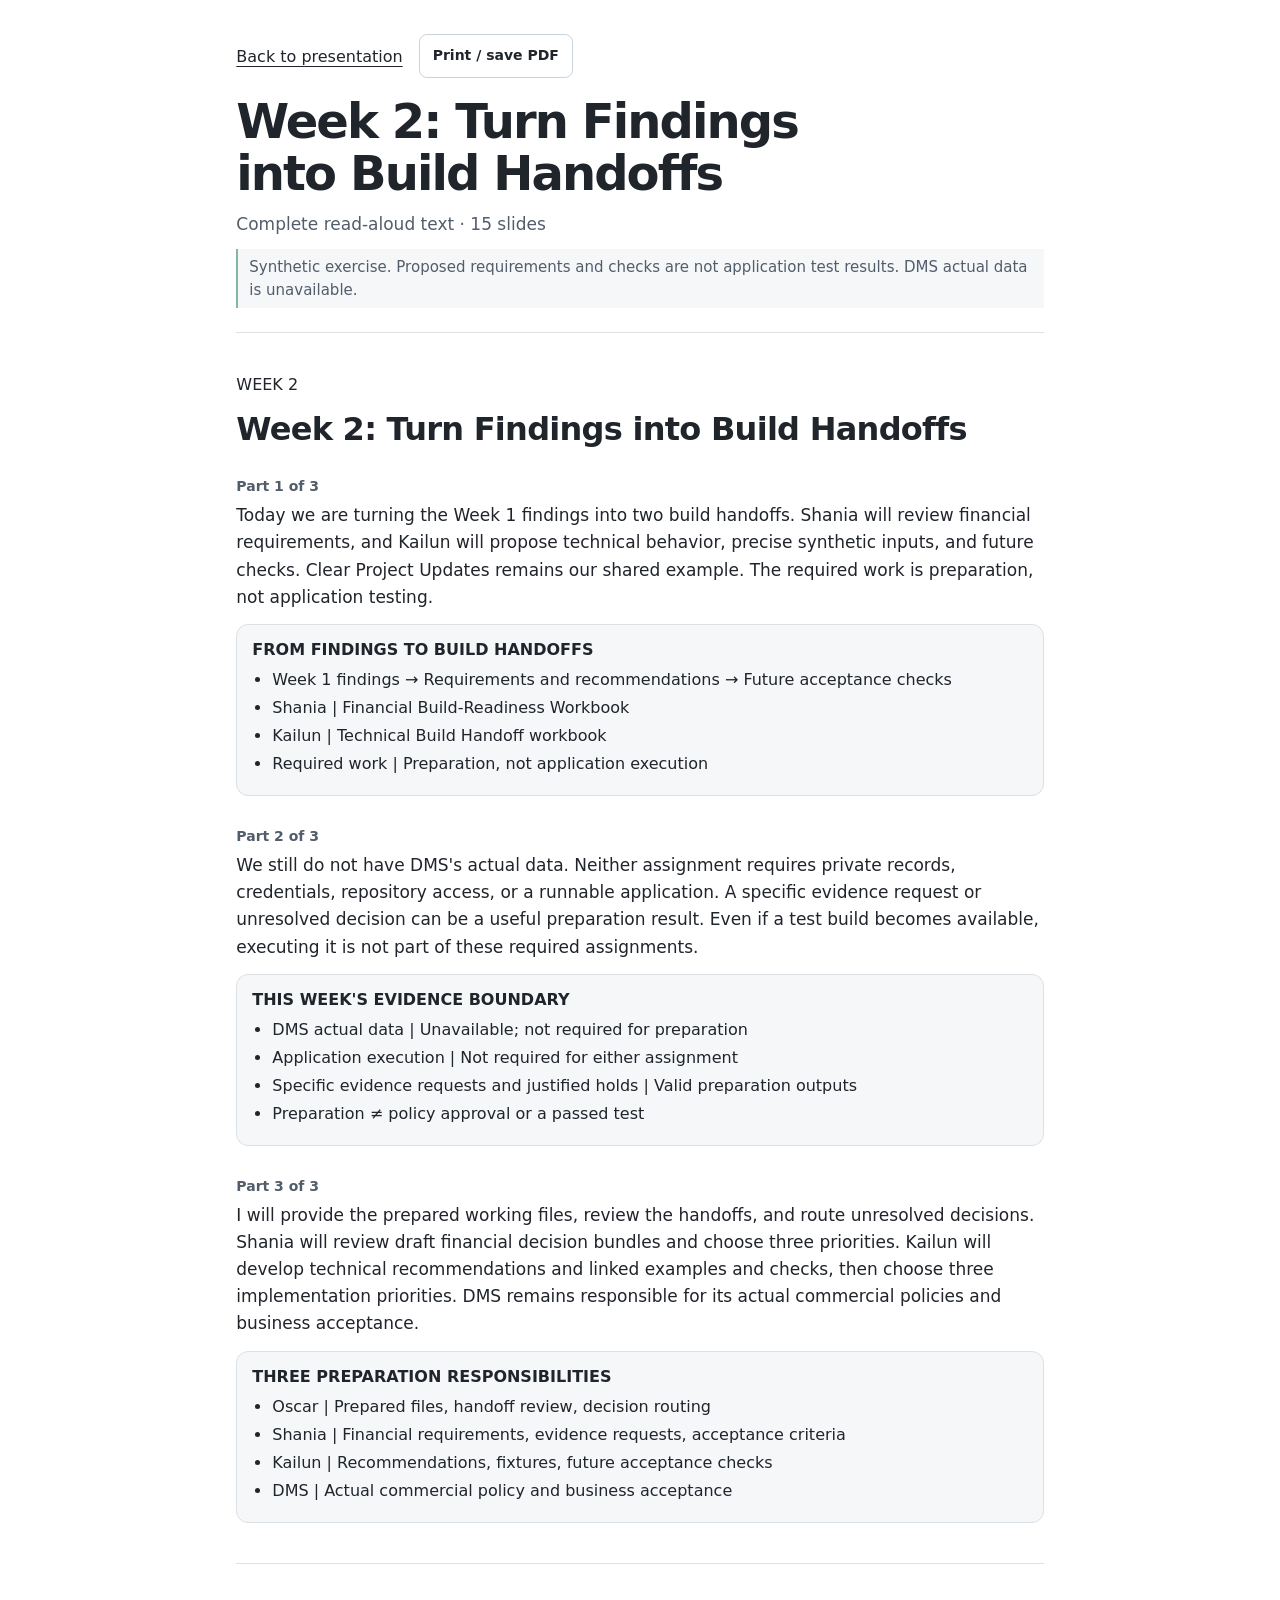
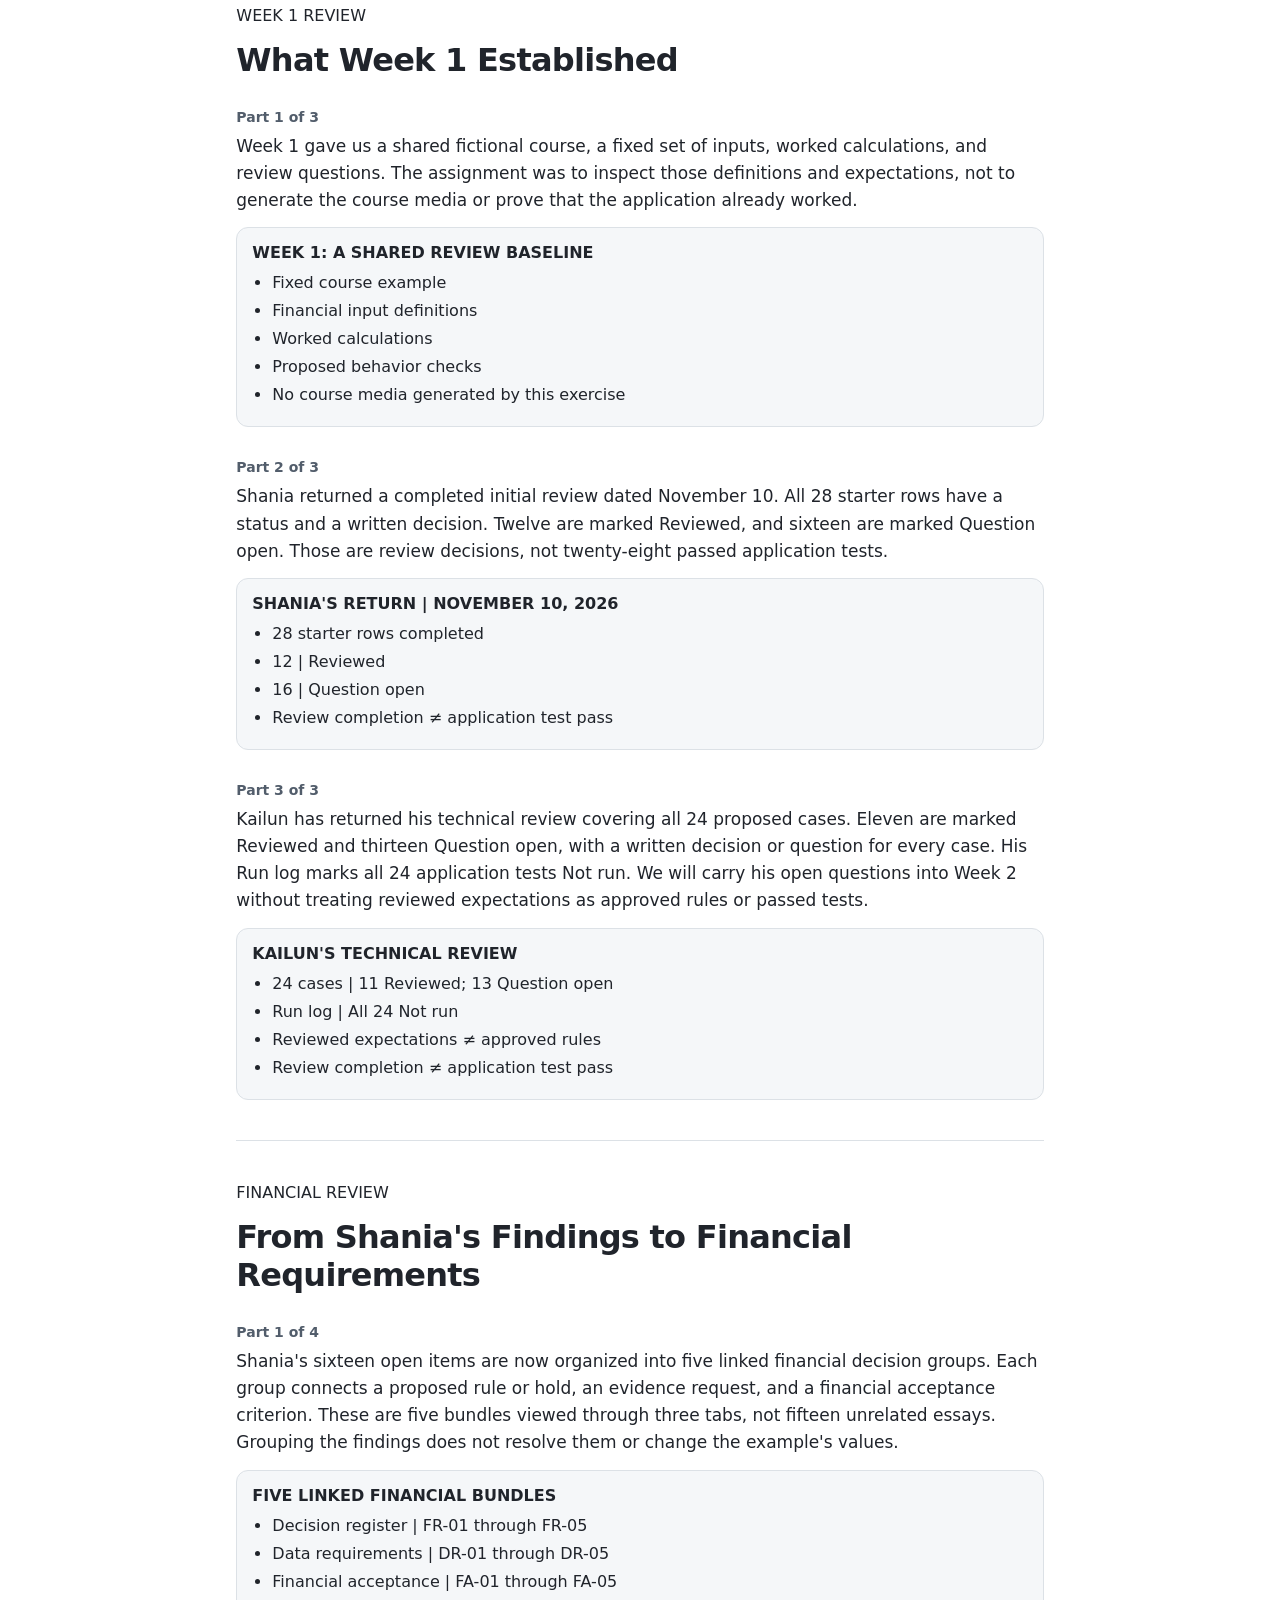
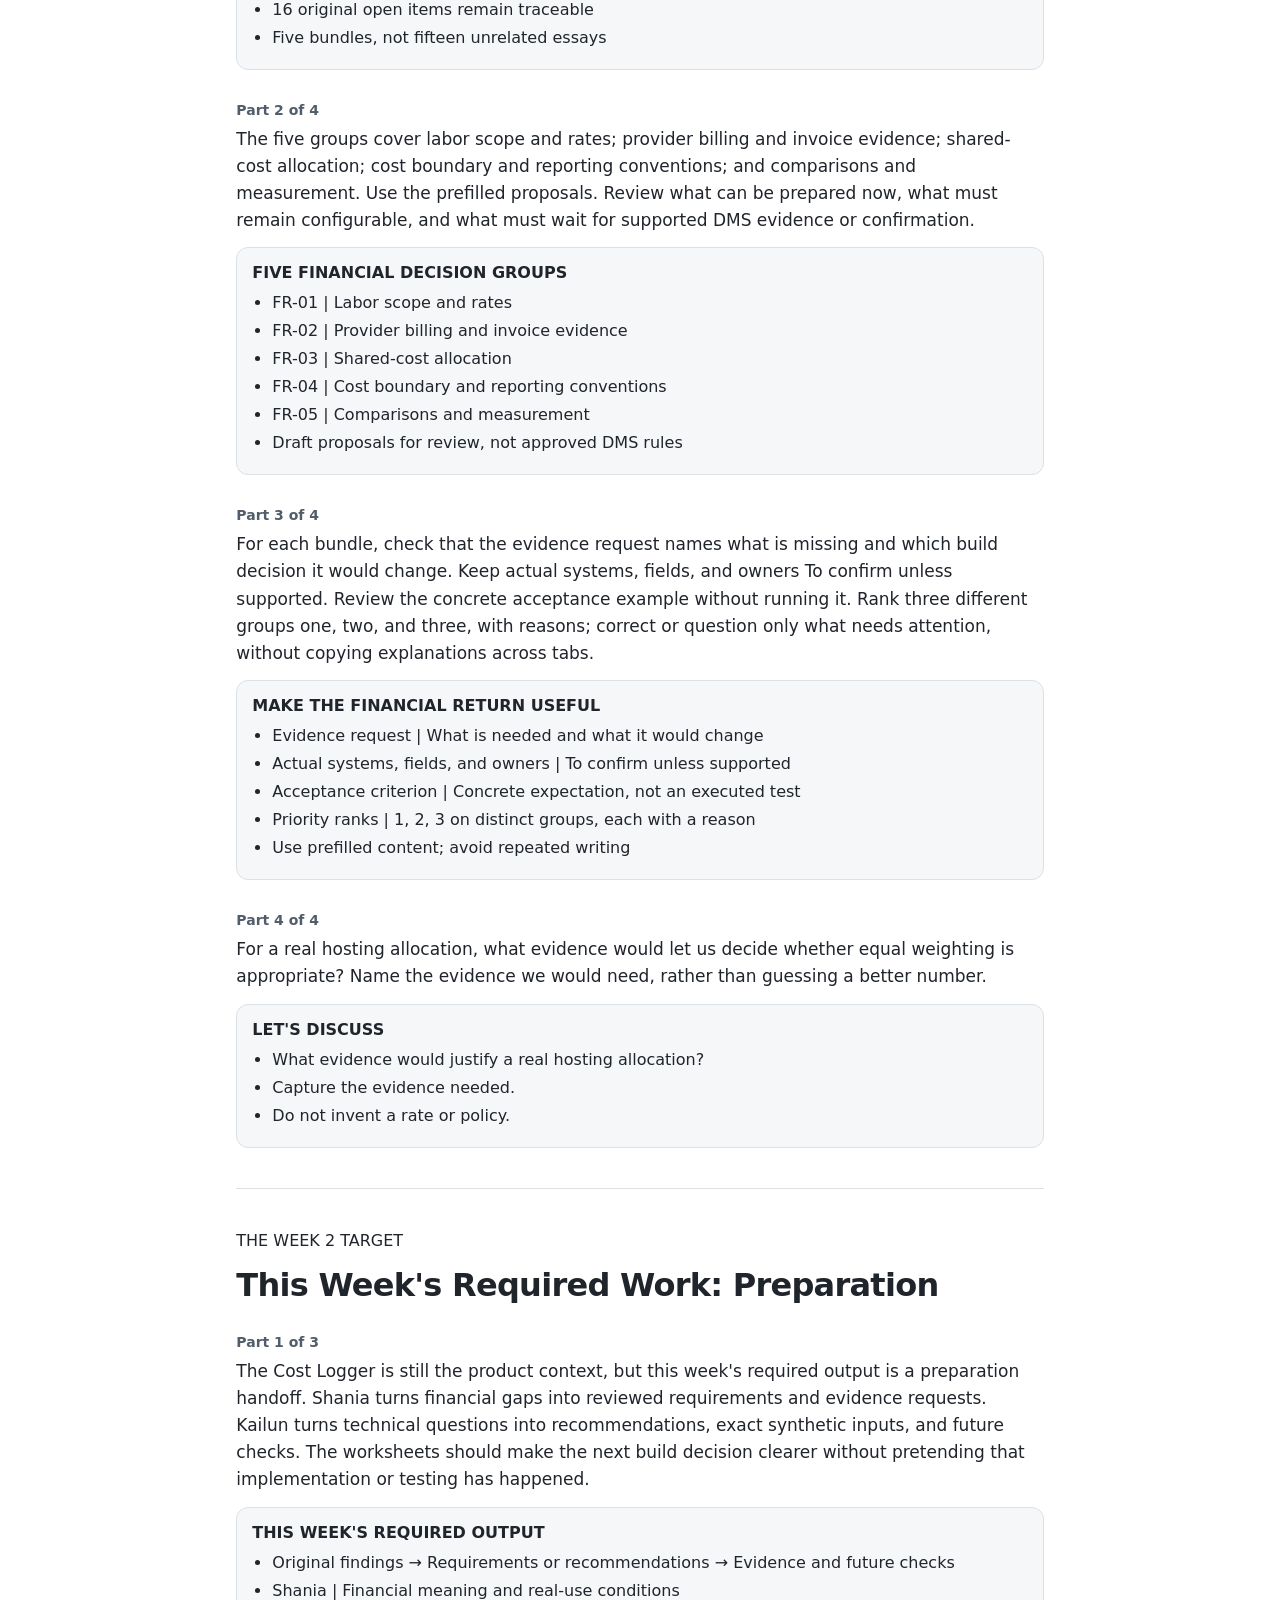
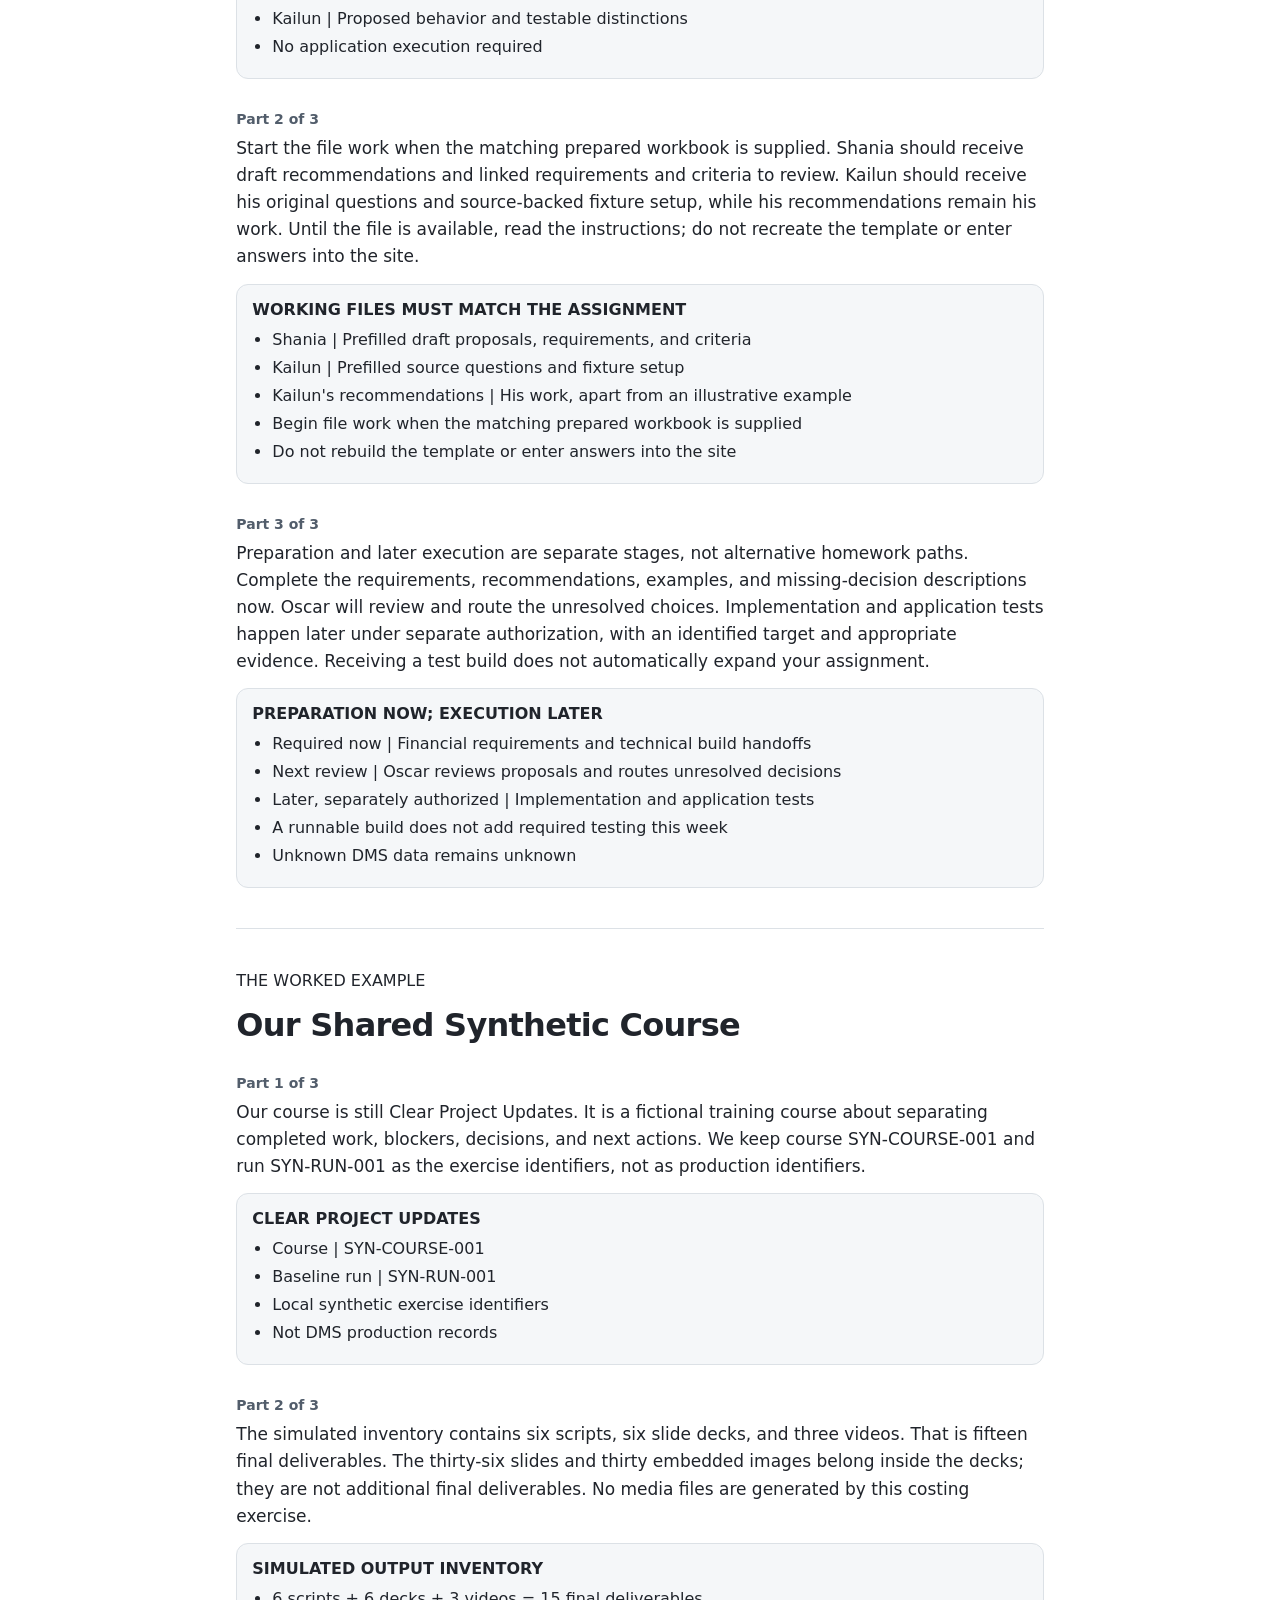
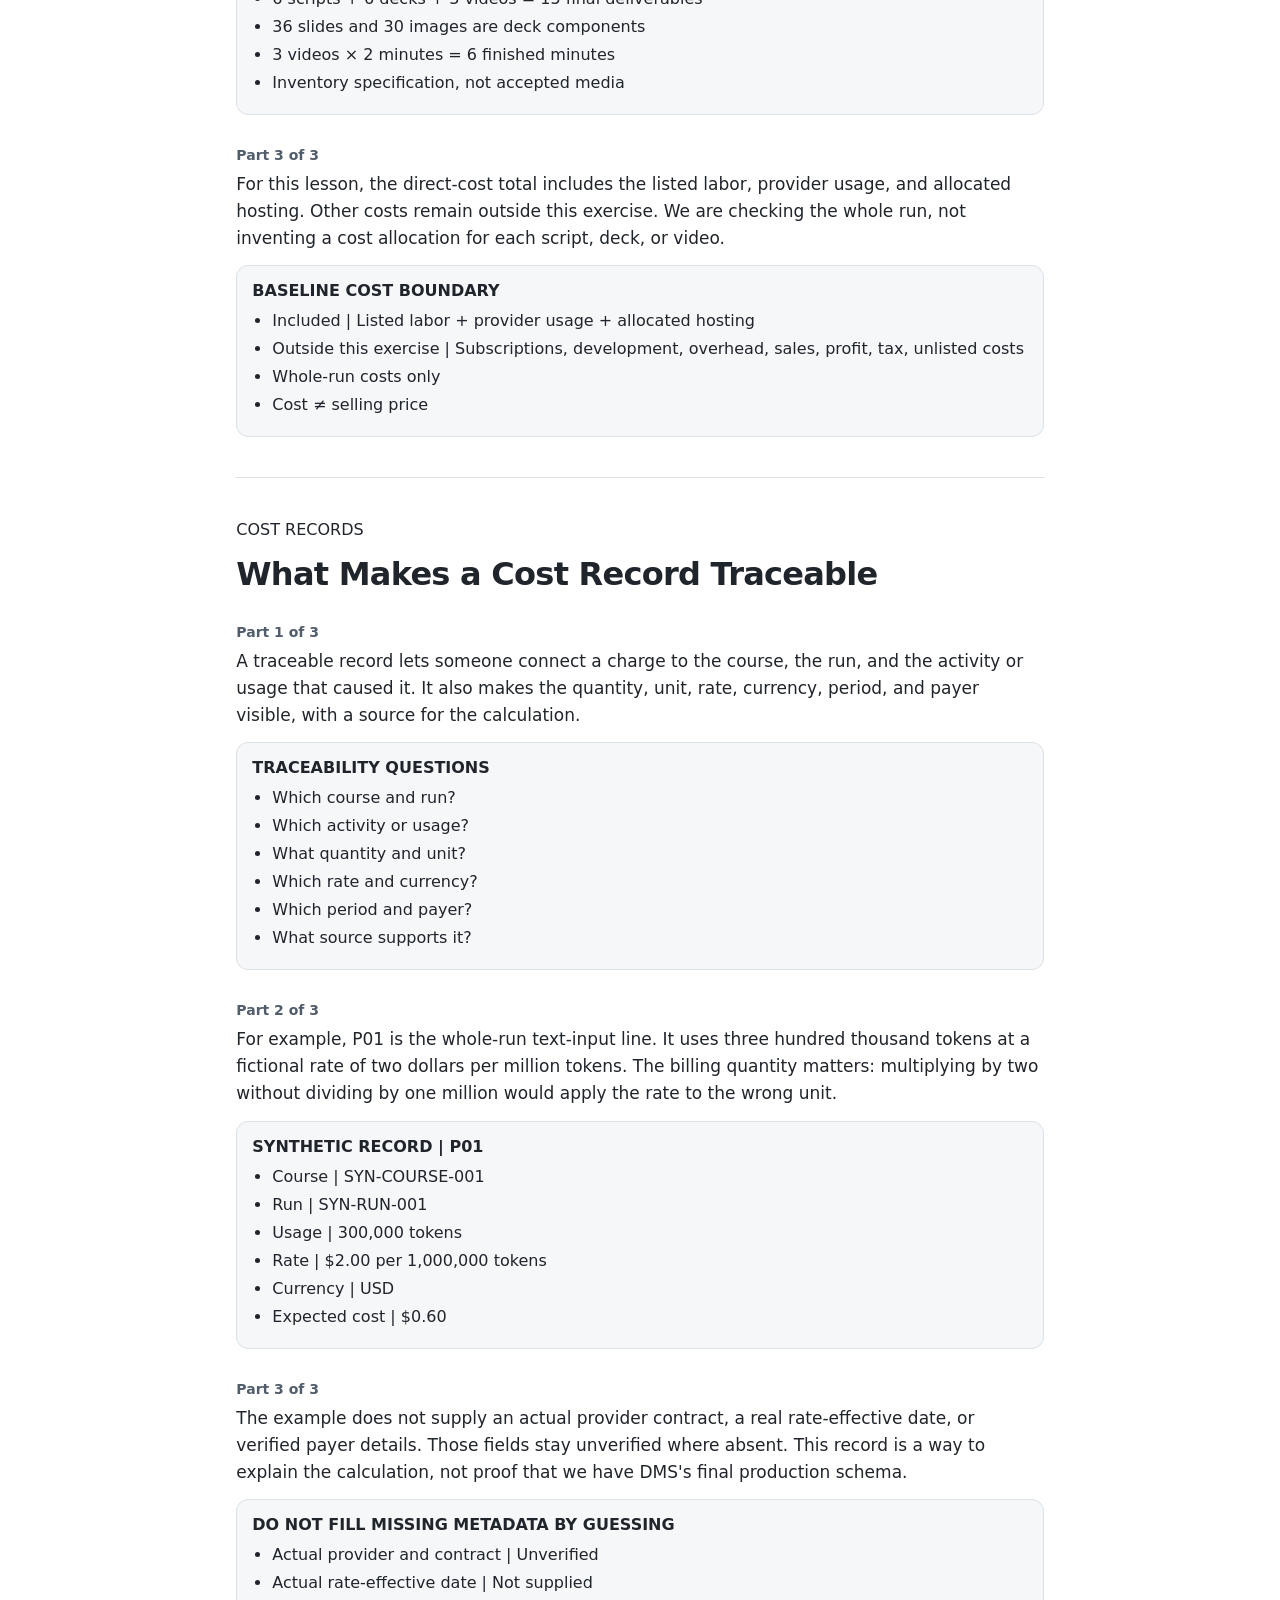
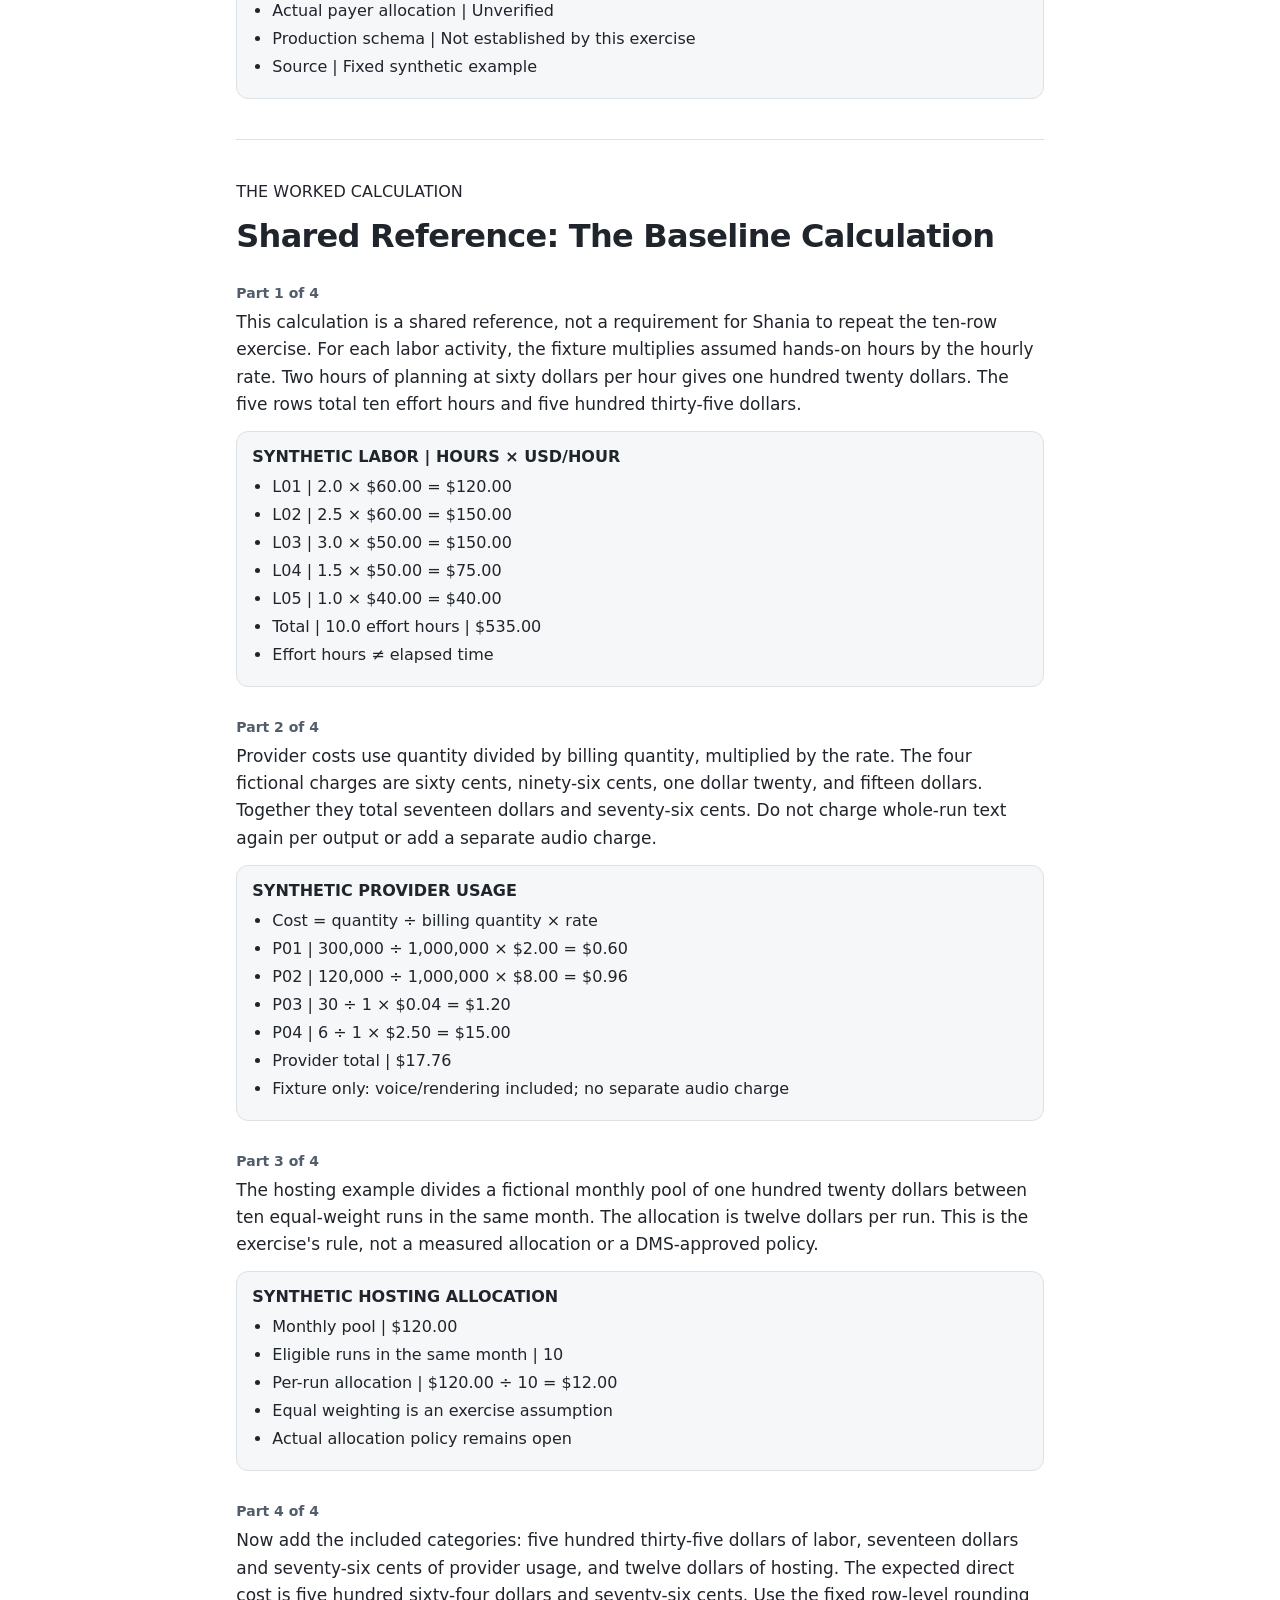
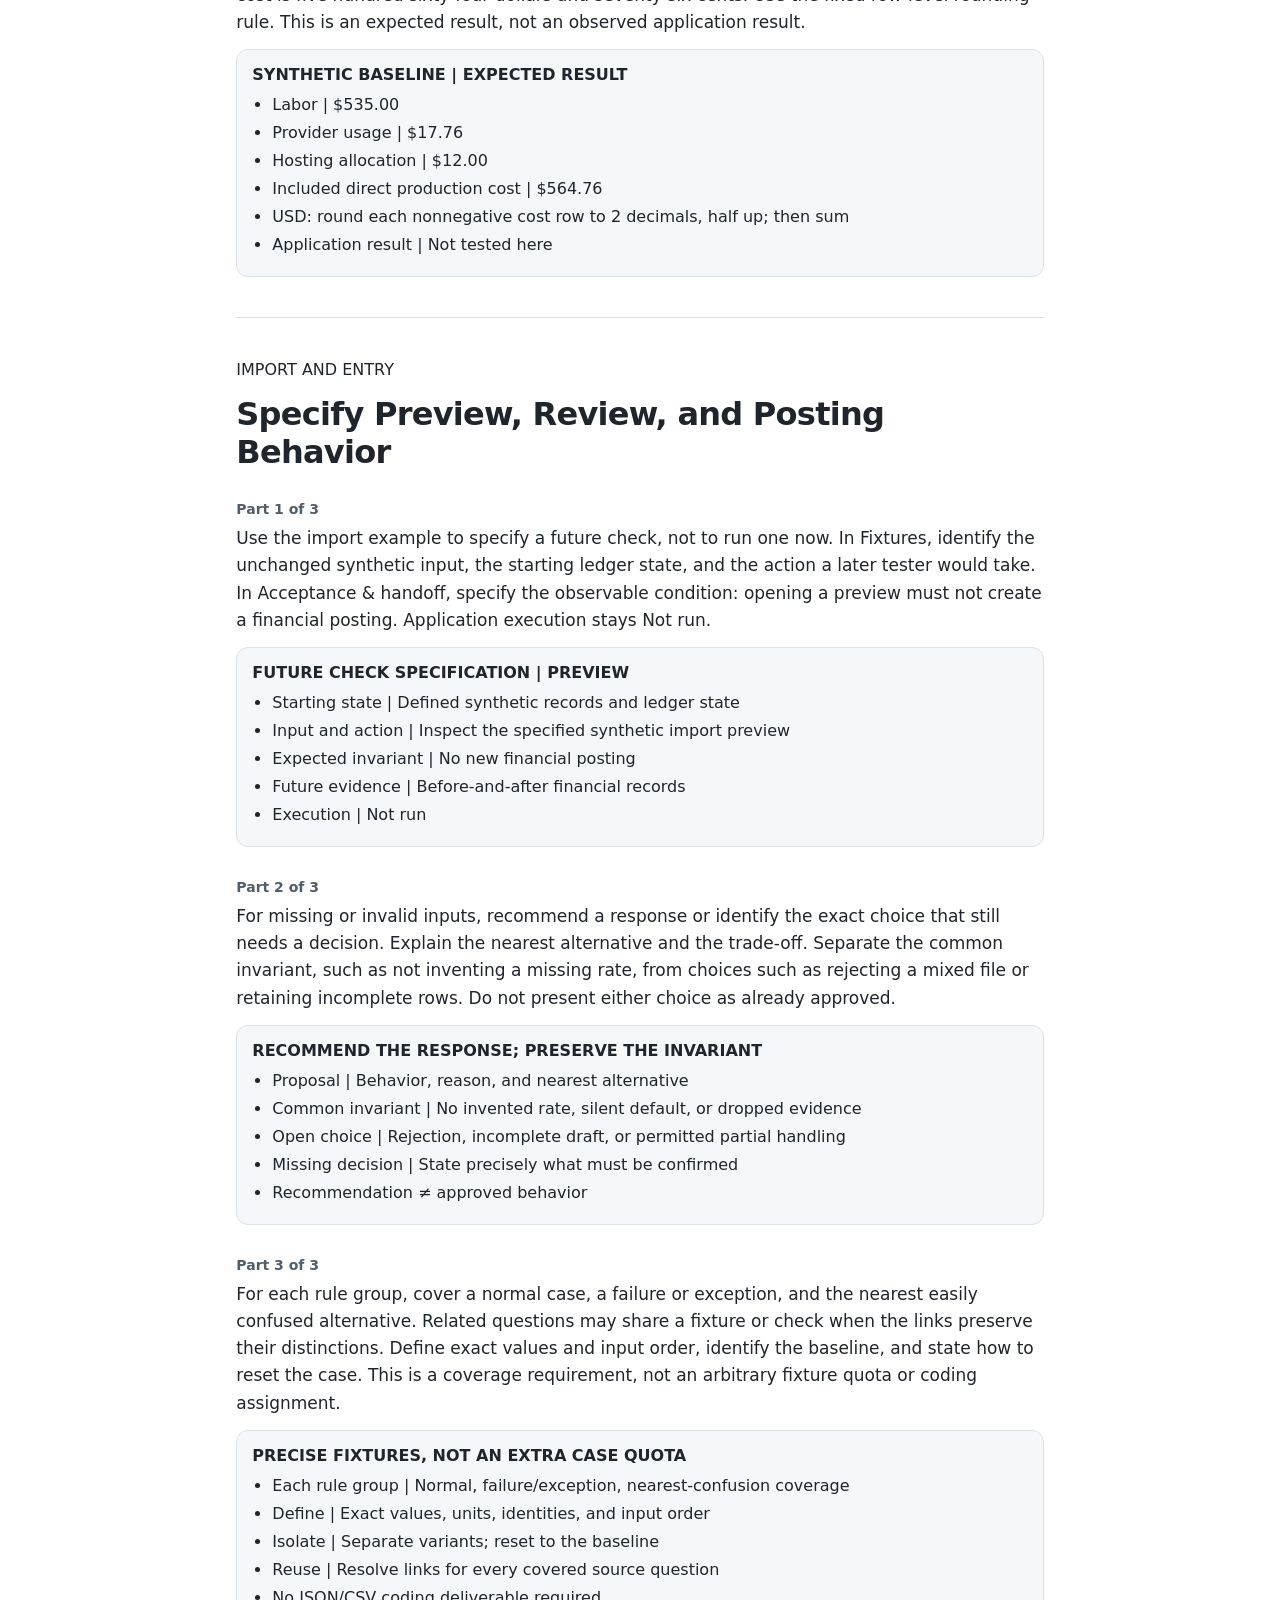
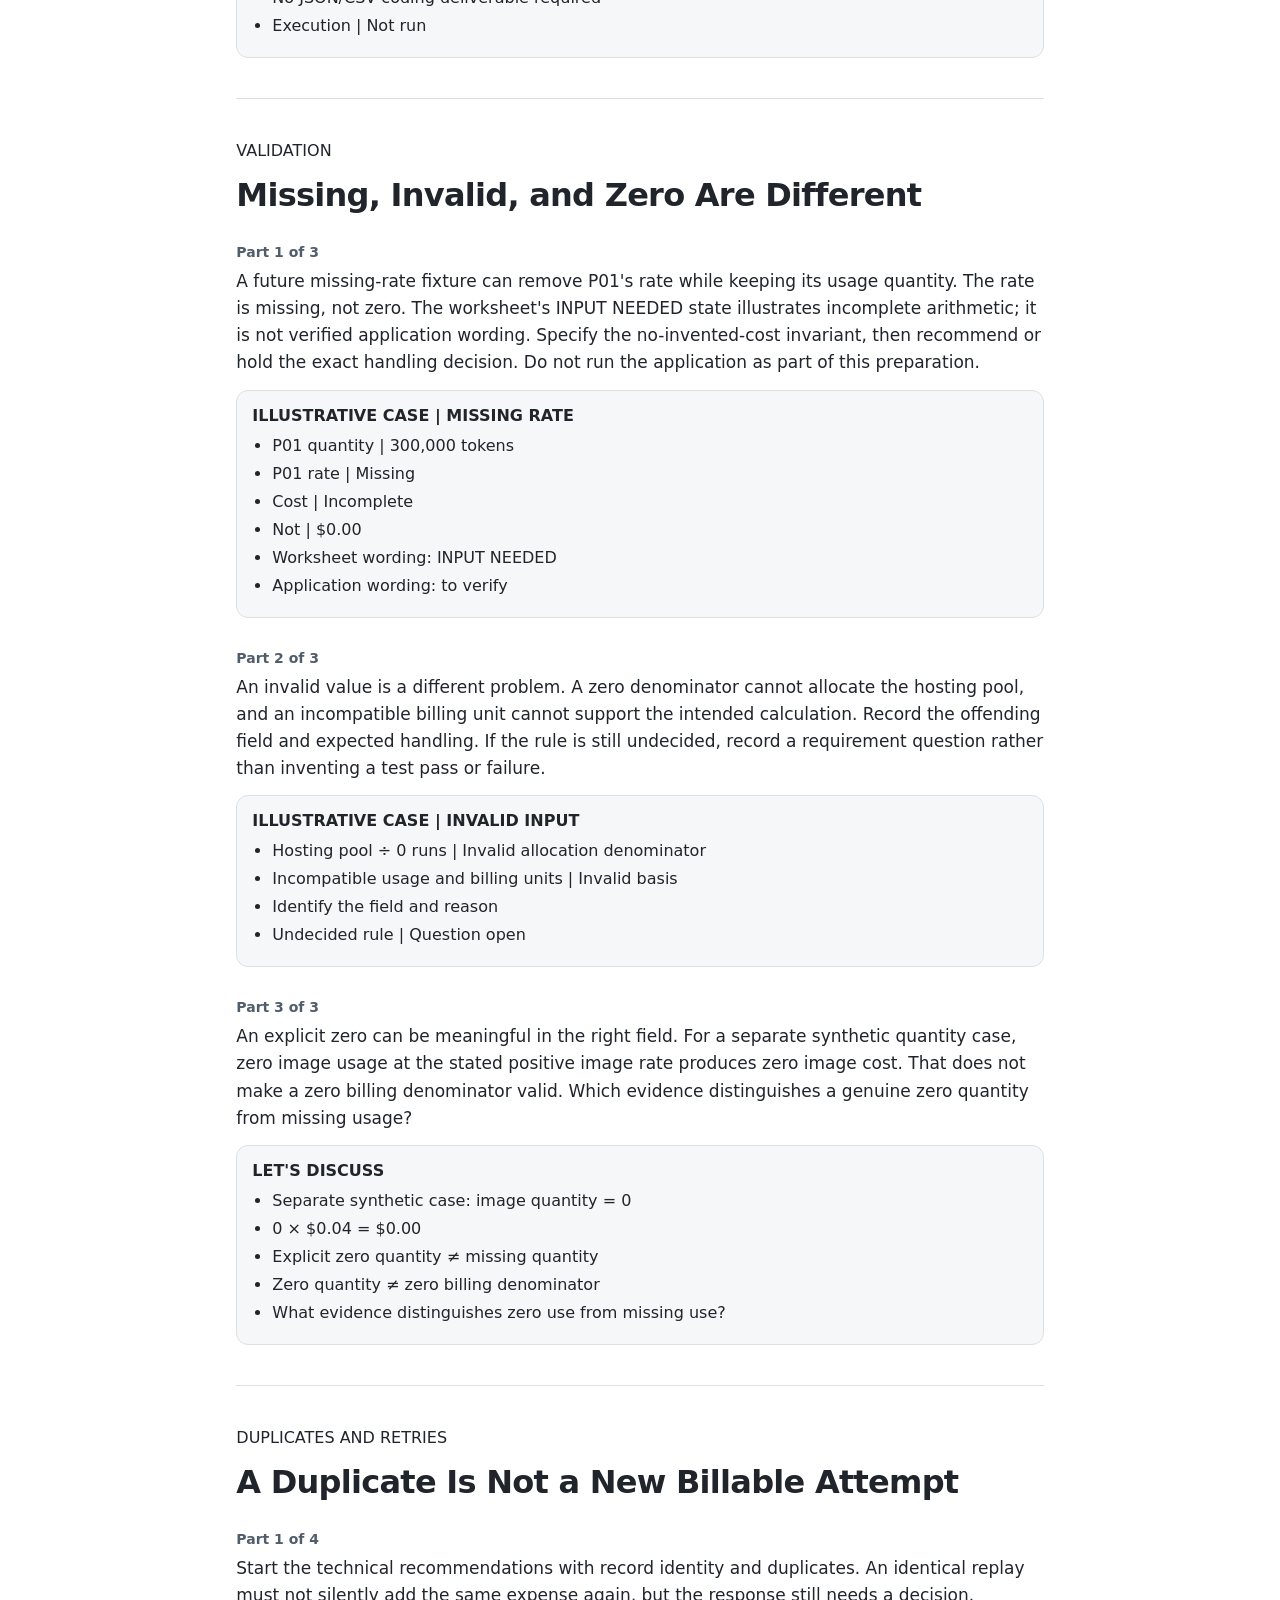
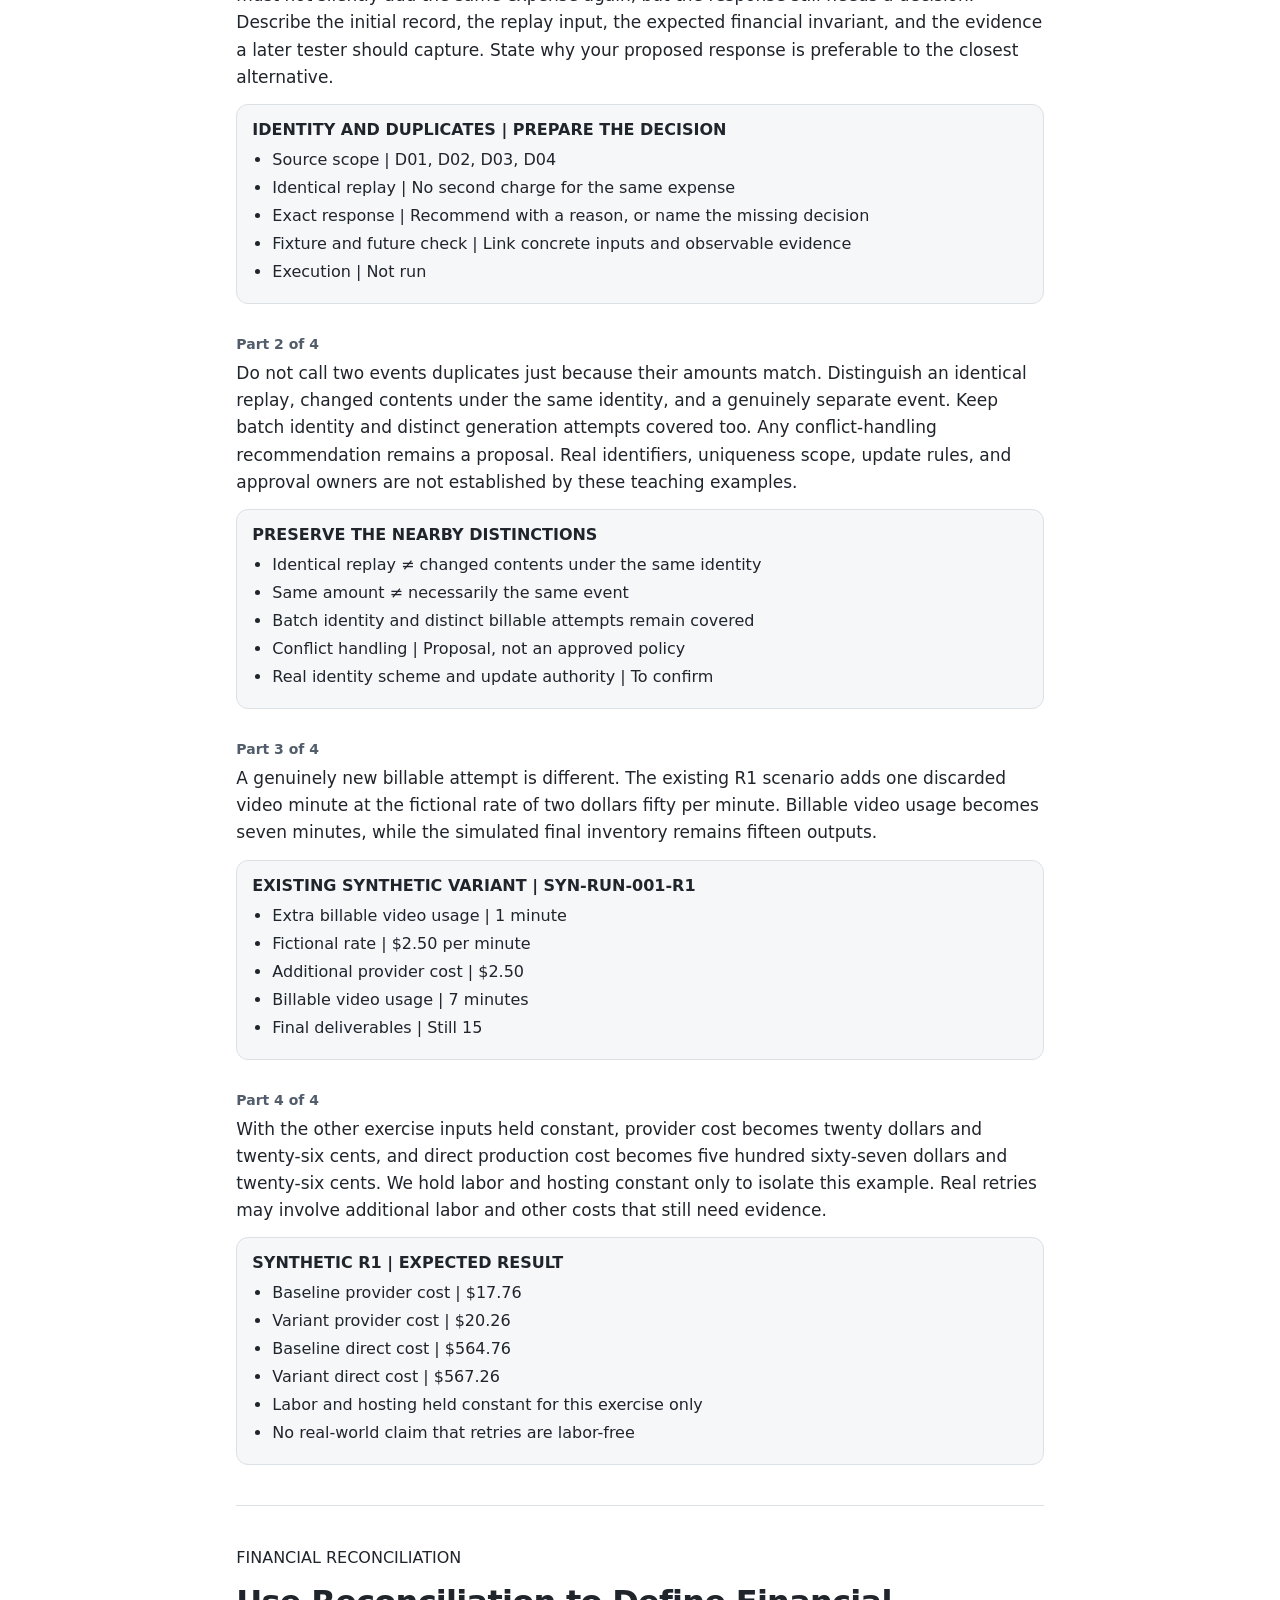
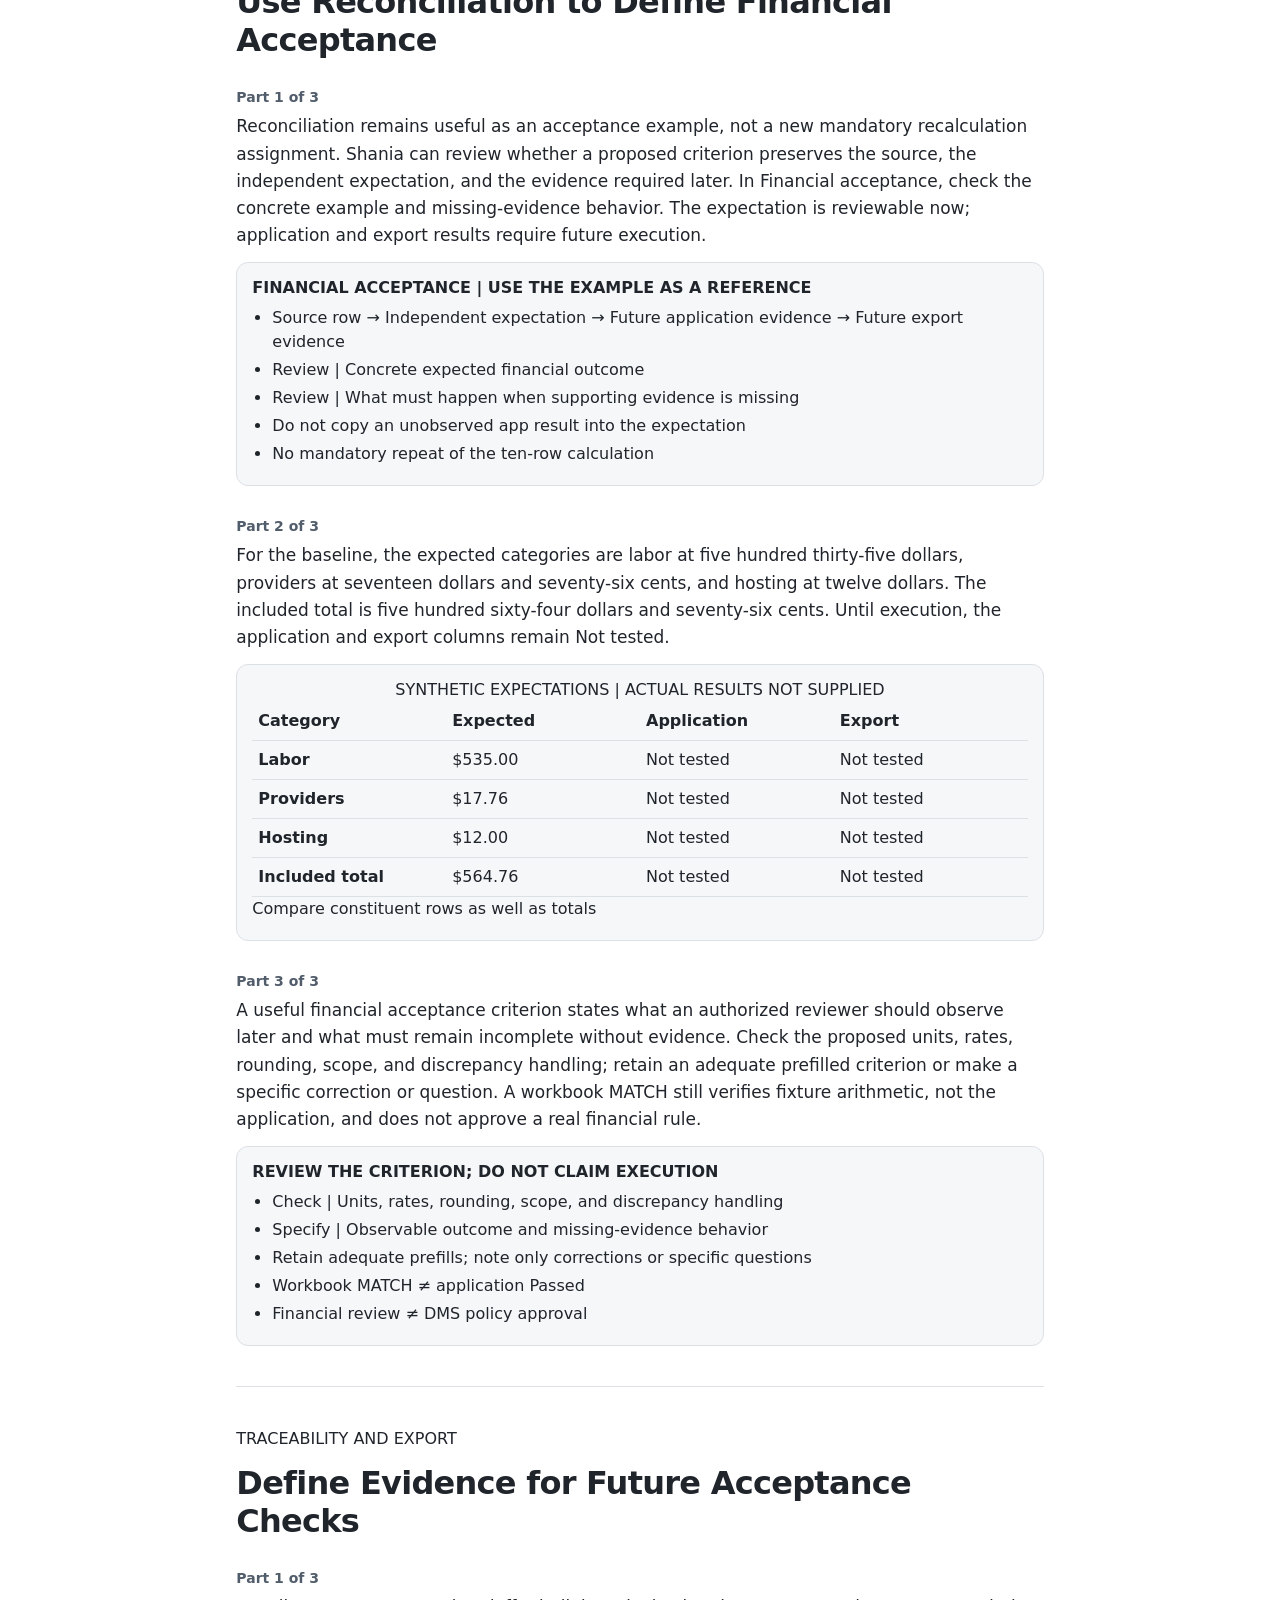
==== commit def1d2b6: "Publish assignment-aligned Week 2 presentation v1.1.0" ====
--- a/transcript.html
+++ b/transcript.html
@@ -3,7 +3,7 @@
 <head>
   <meta charset="utf-8">
   <meta name="viewport" content="width=device-width, initial-scale=1">
-  <title>Week 2: Validate the Cost Logger | IGNITE / Johns Hopkins</title>
+  <title>Week 2: Turn Findings into Build Handoffs | IGNITE / Johns Hopkins</title>
   <link rel="stylesheet" href="./site.css">
 </head>
 <body class="reading-page">
@@ -12,23 +12,23 @@
       <a id="presentation-return" href="./index.html#slide=1&amp;step=1">Back to presentation</a>
     </nav>
     <header class="reading-header">
-      <h1>Week 2: Validate the Cost Logger</h1>
+      <h1>Week 2: Turn Findings into Build Handoffs</h1>
       <p class="reading-subheading">Complete read-aloud text · 15 slides</p>
-      <p class="reading-evidence">Synthetic exercise. Expected calculations are not application test results. DMS actual data is unavailable.</p>
+      <p class="reading-evidence">Synthetic exercise. Proposed requirements and checks are not application test results. DMS actual data is unavailable.</p>
     </header>
     <div class="reading-content">
-<section class="reading-slide"><p class="reading-section">WEEK 2</p><h2>Welcome to Week 2: Validate the Cost Logger</h2>
+<section class="reading-slide"><p class="reading-section">WEEK 2</p><h2>Week 2: Turn Findings into Build Handoffs</h2>
 <article class="reading-state" id="W2-S01-P01" data-presentation-href="./index.html#slide=1&amp;step=1"><h3>Part 1 of 3</h3>
-<p>Today we are moving from reviewing the inputs to checking how one course&#x27;s costs should travel through the Cost Logger. We will use the same synthetic course from Week 1, so the example stays familiar while the checks become more specific.</p>
-<div class="reading-visual"><h4>ONE COURSE, FROM INPUT TO EXPORT</h4><ul><li>Clear Project Updates</li><li>Cost records → Calculation → Reconciliation → Export</li><li>Synthetic exercise</li></ul></div>
+<p>Today we are turning the Week 1 findings into two build handoffs. Shania will review financial requirements, and Kailun will propose technical behavior, precise synthetic inputs, and future checks. Clear Project Updates remains our shared example. The required work is preparation, not application testing.</p>
+<div class="reading-visual"><h4>FROM FINDINGS TO BUILD HANDOFFS</h4><ul><li>Week 1 findings → Requirements and recommendations → Future acceptance checks</li><li>Shania | Financial Build-Readiness Workbook</li><li>Kailun | Technical Build Handoff workbook</li><li>Required work | Preparation, not application execution</li></ul></div>
 </article>
 <article class="reading-state" id="W2-S01-P02" data-presentation-href="./index.html#slide=1&amp;step=2"><h3>Part 2 of 3</h3>
-<p>We still do not have DMS&#x27;s actual data. That does not stop us from checking the example&#x27;s arithmetic or, when a suitable test build is available, testing its behavior. It does stop us from claiming that these figures describe DMS&#x27;s real costs.</p>
-<div class="reading-visual"><h4>THIS WEEK&#x27;S EVIDENCE BOUNDARY</h4><ul><li>Synthetic inputs: available</li><li>DMS actual data: unavailable</li><li>Application checks: require a suitable, identified test build</li><li>Expected result ≠ observed application result</li></ul></div>
+<p>We still do not have DMS&#x27;s actual data. Neither assignment requires private records, credentials, repository access, or a runnable application. A specific evidence request or unresolved decision can be a useful preparation result. Even if a test build becomes available, executing it is not part of these required assignments.</p>
+<div class="reading-visual"><h4>THIS WEEK&#x27;S EVIDENCE BOUNDARY</h4><ul><li>DMS actual data | Unavailable; not required for preparation</li><li>Application execution | Not required for either assignment</li><li>Specific evidence requests and justified holds | Valid preparation outputs</li><li>Preparation ≠ policy approval or a passed test</li></ul></div>
 </article>
 <article class="reading-state" id="W2-S01-P03" data-presentation-href="./index.html#slide=1&amp;step=3"><h3>Part 3 of 3</h3>
-<p>By the end, each of us should know what to check, what evidence to return, and what stays open. I will prepare the review package and handle build or access issues. Shania will focus on reconciliation, and Kailun will focus on behavior and failure cases.</p>
-<div class="reading-visual"><h4>THREE RESPONSIBILITIES</h4><ul><li>Oscar | Review package and corrections</li><li>Shania | Independent financial reconciliation</li><li>Kailun | Behavior checks and reproducible findings</li><li>DMS | Commercial policy and business acceptance</li></ul></div>
+<p>I will provide the prepared working files, review the handoffs, and route unresolved decisions. Shania will review draft financial decision bundles and choose three priorities. Kailun will develop technical recommendations and linked examples and checks, then choose three implementation priorities. DMS remains responsible for its actual commercial policies and business acceptance.</p>
+<div class="reading-visual"><h4>THREE PREPARATION RESPONSIBILITIES</h4><ul><li>Oscar | Prepared files, handoff review, decision routing</li><li>Shania | Financial requirements, evidence requests, acceptance criteria</li><li>Kailun | Recommendations, fixtures, future acceptance checks</li><li>DMS | Actual commercial policy and business acceptance</li></ul></div>
 </article>
 </section>
 <section class="reading-slide"><p class="reading-section">WEEK 1 REVIEW</p><h2>What Week 1 Established</h2>
@@ -45,36 +45,36 @@
 <div class="reading-visual"><h4>KAILUN&#x27;S TECHNICAL REVIEW</h4><ul><li>24 cases | 11 Reviewed; 13 Question open</li><li>Run log | All 24 Not run</li><li>Reviewed expectations ≠ approved rules</li><li>Review completion ≠ application test pass</li></ul></div>
 </article>
 </section>
-<section class="reading-slide"><p class="reading-section">FINANCIAL REVIEW</p><h2>What Shania&#x27;s Review Changes About Our Checks</h2>
+<section class="reading-slide"><p class="reading-section">FINANCIAL REVIEW</p><h2>From Shania&#x27;s Findings to Financial Requirements</h2>
 <article class="reading-state" id="W2-S03-P01" data-presentation-href="./index.html#slide=3&amp;step=1"><h3>Part 1 of 4</h3>
-<p>The main lesson from Shania&#x27;s review is to keep the fixed example intact while making the missing evidence explicit. We can reproduce the exercise without pretending that its rates, labor assumptions, or allocation method have been approved for DMS.</p>
-<div class="reading-visual"><h4>KEEP THE BASELINE; EXPOSE THE GAPS</h4><ul><li>Exercise values: unchanged</li><li>Review questions: retained</li><li>Real-world assumptions: unverified</li><li>No silent replacement with guesses</li></ul></div>
+<p>Shania&#x27;s sixteen open items are now organized into five linked financial decision groups. Each group connects a proposed rule or hold, an evidence request, and a financial acceptance criterion. These are five bundles viewed through three tabs, not fifteen unrelated essays. Grouping the findings does not resolve them or change the example&#x27;s values.</p>
+<div class="reading-visual"><h4>FIVE LINKED FINANCIAL BUNDLES</h4><ul><li>Decision register | FR-01 through FR-05</li><li>Data requirements | DR-01 through DR-05</li><li>Financial acceptance | FA-01 through FA-05</li><li>16 original open items remain traceable</li><li>Five bundles, not fifteen unrelated essays</li></ul></div>
 </article>
 <article class="reading-state" id="W2-S03-P02" data-presentation-href="./index.html#slide=3&amp;step=2"><h3>Part 2 of 4</h3>
-<p>Her labor questions ask where drafting and assembly review end, where final quality review begins, and how real hourly cost rates would be constructed. Her provider questions ask which usage is billable, which services are bundled, and which rates apply.</p>
-<div class="reading-visual"><h4>QUESTIONS TO CARRY FORWARD</h4><ul><li>Labor | Activity boundaries, effort records, rate basis</li><li>Providers | Usage, billing units, bundles, valid rates</li><li>Keep exercise assumptions separate from actual evidence</li></ul></div>
+<p>The five groups cover labor scope and rates; provider billing and invoice evidence; shared-cost allocation; cost boundary and reporting conventions; and comparisons and measurement. Use the prefilled proposals. Review what can be prepared now, what must remain configurable, and what must wait for supported DMS evidence or confirmation.</p>
+<div class="reading-visual"><h4>FIVE FINANCIAL DECISION GROUPS</h4><ul><li>FR-01 | Labor scope and rates</li><li>FR-02 | Provider billing and invoice evidence</li><li>FR-03 | Shared-cost allocation</li><li>FR-04 | Cost boundary and reporting conventions</li><li>FR-05 | Comparisons and measurement</li><li>Draft proposals for review, not approved DMS rules</li></ul></div>
 </article>
 <article class="reading-state" id="W2-S03-P03" data-presentation-href="./index.html#slide=3&amp;step=3"><h3>Part 3 of 4</h3>
-<p>Hosting and cost scope need the same discipline. Dividing a monthly pool equally between ten runs reproduces this exercise, but it is not measured consumption. Unlisted costs do not become zero, and equal output counts do not establish equal quality.</p>
-<div class="reading-visual"><h4>ALLOCATION, SCOPE, AND COMPARABILITY</h4><ul><li>Equal allocation ≠ measured consumption</li><li>Excluded cost ≠ zero cost</li><li>Equal output count ≠ verified equal quality</li><li>Real policy decisions remain open</li></ul></div>
+<p>For each bundle, check that the evidence request names what is missing and which build decision it would change. Keep actual systems, fields, and owners To confirm unless supported. Review the concrete acceptance example without running it. Rank three different groups one, two, and three, with reasons; correct or question only what needs attention, without copying explanations across tabs.</p>
+<div class="reading-visual"><h4>MAKE THE FINANCIAL RETURN USEFUL</h4><ul><li>Evidence request | What is needed and what it would change</li><li>Actual systems, fields, and owners | To confirm unless supported</li><li>Acceptance criterion | Concrete expectation, not an executed test</li><li>Priority ranks | 1, 2, 3 on distinct groups, each with a reason</li><li>Use prefilled content; avoid repeated writing</li></ul></div>
 </article>
 <article class="reading-state" id="W2-S03-P04" data-presentation-href="./index.html#slide=3&amp;step=4"><h3>Part 4 of 4</h3>
 <p>For a real hosting allocation, what evidence would let us decide whether equal weighting is appropriate? Name the evidence we would need, rather than guessing a better number.</p>
 <div class="reading-visual"><h4>LET&#x27;S DISCUSS</h4><ul><li>What evidence would justify a real hosting allocation?</li><li>Capture the evidence needed.</li><li>Do not invent a rate or policy.</li></ul></div>
 </article>
 </section>
-<section class="reading-slide"><p class="reading-section">THE WEEK 2 TARGET</p><h2>What We Are Validating, and What Must Be Available</h2>
+<section class="reading-slide"><p class="reading-section">THE WEEK 2 TARGET</p><h2>This Week&#x27;s Required Work: Preparation</h2>
 <article class="reading-state" id="W2-S04-P01" data-presentation-href="./index.html#slide=4&amp;step=1"><h3>Part 1 of 3</h3>
-<p>The Week 2 target is a traceable path from manual entry or spreadsheet import to a reviewed cost record, a calculated total, and a reproducible export. Previewing must not post a charge. Financial records and diagnostic logs must stay distinct.</p>
-<div class="reading-visual"><h4>EXPECTED WORKFLOW, NOT A COMPLETION CLAIM</h4><ul><li>Entry or file import → Preview → Review → Post → Reconcile → Export</li><li>Preview: no financial posting</li><li>Financial records ≠ diagnostic logs</li></ul></div>
+<p>The Cost Logger is still the product context, but this week&#x27;s required output is a preparation handoff. Shania turns financial gaps into reviewed requirements and evidence requests. Kailun turns technical questions into recommendations, exact synthetic inputs, and future checks. The worksheets should make the next build decision clearer without pretending that implementation or testing has happened.</p>
+<div class="reading-visual"><h4>THIS WEEK&#x27;S REQUIRED OUTPUT</h4><ul><li>Original findings → Requirements or recommendations → Evidence and future checks</li><li>Shania | Financial meaning and real-use conditions</li><li>Kailun | Proposed behavior and testable distinctions</li><li>No application execution required</li></ul></div>
 </article>
 <article class="reading-state" id="W2-S04-P02" data-presentation-href="./index.html#slide=4&amp;step=2"><h3>Part 2 of 3</h3>
-<p>Before application testing, I need to identify the exact test build, give you permitted access, and confirm that the relevant Cost Records functions are available. An installer or a working RFP screen alone does not establish that this workflow is ready for your checks.</p>
-<div class="reading-visual"><h4>APPLICATION CHECKS NEED</h4><ul><li>Exact build identifier</li><li>Permitted, usable test access</li><li>Relevant Cost Records functions</li><li>Synthetic inputs and expected results</li><li>A way to inspect the resulting records and export</li></ul></div>
+<p>Start the file work when the matching prepared workbook is supplied. Shania should receive draft recommendations and linked requirements and criteria to review. Kailun should receive his original questions and source-backed fixture setup, while his recommendations remain his work. Until the file is available, read the instructions; do not recreate the template or enter answers into the site.</p>
+<div class="reading-visual"><h4>WORKING FILES MUST MATCH THE ASSIGNMENT</h4><ul><li>Shania | Prefilled draft proposals, requirements, and criteria</li><li>Kailun | Prefilled source questions and fixture setup</li><li>Kailun&#x27;s recommendations | His work, apart from an illustrative example</li><li>Begin file work when the matching prepared workbook is supplied</li><li>Do not rebuild the template or enter answers into the site</li></ul></div>
 </article>
 <article class="reading-state" id="W2-S04-P03" data-presentation-href="./index.html#slide=4&amp;step=3"><h3>Part 3 of 3</h3>
-<p>There are two useful paths. With a verified target, run the synthetic cases and capture actual results. Without it, complete the independent calculation and clarify the expected behavior. Application checks then remain Blocked or Not tested. Neither path requires guessing DMS&#x27;s actual data.</p>
-<div class="reading-visual"><h4>TWO PATHS</h4><ul><li>Target available | Run synthetic cases; record actual results</li><li>Target unavailable | Reconcile the example; refine expected behavior</li><li>Application checks without a target: Blocked or Not tested</li><li>Real-data validation: still pending</li></ul></div>
+<p>Preparation and later execution are separate stages, not alternative homework paths. Complete the requirements, recommendations, examples, and missing-decision descriptions now. Oscar will review and route the unresolved choices. Implementation and application tests happen later under separate authorization, with an identified target and appropriate evidence. Receiving a test build does not automatically expand your assignment.</p>
+<div class="reading-visual"><h4>PREPARATION NOW; EXECUTION LATER</h4><ul><li>Required now | Financial requirements and technical build handoffs</li><li>Next review | Oscar reviews proposals and routes unresolved decisions</li><li>Later, separately authorized | Implementation and application tests</li><li>A runnable build does not add required testing this week</li><li>Unknown DMS data remains unknown</li></ul></div>
 </article>
 </section>
 <section class="reading-slide"><p class="reading-section">THE WORKED EXAMPLE</p><h2>Our Shared Synthetic Course</h2>
@@ -105,9 +105,9 @@
 <div class="reading-visual"><h4>DO NOT FILL MISSING METADATA BY GUESSING</h4><ul><li>Actual provider and contract | Unverified</li><li>Actual rate-effective date | Not supplied</li><li>Actual payer allocation | Unverified</li><li>Production schema | Not established by this exercise</li><li>Source | Fixed synthetic example</li></ul></div>
 </article>
 </section>
-<section class="reading-slide"><p class="reading-section">THE WORKED CALCULATION</p><h2>Calculate the Baseline Before Comparing the App</h2>
+<section class="reading-slide"><p class="reading-section">THE WORKED CALCULATION</p><h2>Shared Reference: The Baseline Calculation</h2>
 <article class="reading-state" id="W2-S07-P01" data-presentation-href="./index.html#slide=7&amp;step=1"><h3>Part 1 of 4</h3>
-<p>Start with the five labor rows. For each activity, multiply the assumed hands-on hours by its hourly rate. Two hours of planning at sixty dollars per hour gives one hundred twenty dollars. The five rows total ten effort hours and five hundred thirty-five dollars.</p>
+<p>This calculation is a shared reference, not a requirement for Shania to repeat the ten-row exercise. For each labor activity, the fixture multiplies assumed hands-on hours by the hourly rate. Two hours of planning at sixty dollars per hour gives one hundred twenty dollars. The five rows total ten effort hours and five hundred thirty-five dollars.</p>
 <div class="reading-visual"><h4>SYNTHETIC LABOR | HOURS × USD/HOUR</h4><ul><li>L01 | 2.0 × $60.00 = $120.00</li><li>L02 | 2.5 × $60.00 = $150.00</li><li>L03 | 3.0 × $50.00 = $150.00</li><li>L04 | 1.5 × $50.00 = $75.00</li><li>L05 | 1.0 × $40.00 = $40.00</li><li>Total | 10.0 effort hours | $535.00</li><li>Effort hours ≠ elapsed time</li></ul></div>
 </article>
 <article class="reading-state" id="W2-S07-P02" data-presentation-href="./index.html#slide=7&amp;step=2"><h3>Part 2 of 4</h3>
@@ -123,23 +123,23 @@
 <div class="reading-visual"><h4>SYNTHETIC BASELINE | EXPECTED RESULT</h4><ul><li>Labor | $535.00</li><li>Provider usage | $17.76</li><li>Hosting allocation | $12.00</li><li>Included direct production cost | $564.76</li><li>USD: round each nonnegative cost row to 2 decimals, half up; then sum</li><li>Application result | Not tested here</li></ul></div>
 </article>
 </section>
-<section class="reading-slide"><p class="reading-section">IMPORT AND ENTRY</p><h2>Preview, Review, Then Post</h2>
+<section class="reading-slide"><p class="reading-section">IMPORT AND ENTRY</p><h2>Specify Preview, Review, and Posting Behavior</h2>
 <article class="reading-state" id="W2-S08-P01" data-presentation-href="./index.html#slide=8&amp;step=1"><h3>Part 1 of 3</h3>
-<p>For the application path, use only the supplied synthetic file or synthetic manual-entry values in the designated test environment. Begin by recording the existing ledger state. Open the preview and compare the mapped values with the input file. Preview alone must not add a financial posting.</p>
-<div class="reading-visual"><h4>PLANNED CHECK | PREVIEW</h4><ul><li>Record the starting ledger state</li><li>Open synthetic input</li><li>Inspect mapped values and units</li><li>Compare ledger state again</li><li>Expected: no new financial posting</li></ul></div>
+<p>Use the import example to specify a future check, not to run one now. In Fixtures, identify the unchanged synthetic input, the starting ledger state, and the action a later tester would take. In Acceptance &amp; handoff, specify the observable condition: opening a preview must not create a financial posting. Application execution stays Not run.</p>
+<div class="reading-visual"><h4>FUTURE CHECK SPECIFICATION | PREVIEW</h4><ul><li>Starting state | Defined synthetic records and ledger state</li><li>Input and action | Inspect the specified synthetic import preview</li><li>Expected invariant | No new financial posting</li><li>Future evidence | Before-and-after financial records</li><li>Execution | Not run</li></ul></div>
 </article>
 <article class="reading-state" id="W2-S08-P02" data-presentation-href="./index.html#slide=8&amp;step=2"><h3>Part 2 of 3</h3>
-<p>Review any missing or invalid rows before posting. Check which rows are ready, which are held, and why. The presentation does not decide whether a mixed file must be rejected entirely or accepted in part. That behavior needs an explicit rule, not an assumption by the reviewer.</p>
-<div class="reading-visual"><h4>PLANNED CHECK | REVIEW</h4><ul><li>Valid row | Inspect calculation and mapping</li><li>Missing or invalid row | Identify the reason</li><li>Mixed-file policy | Confirm before judging pass or fail</li><li>No silent default, dropped row, or invented rate</li></ul></div>
+<p>For missing or invalid inputs, recommend a response or identify the exact choice that still needs a decision. Explain the nearest alternative and the trade-off. Separate the common invariant, such as not inventing a missing rate, from choices such as rejecting a mixed file or retaining incomplete rows. Do not present either choice as already approved.</p>
+<div class="reading-visual"><h4>RECOMMEND THE RESPONSE; PRESERVE THE INVARIANT</h4><ul><li>Proposal | Behavior, reason, and nearest alternative</li><li>Common invariant | No invented rate, silent default, or dropped evidence</li><li>Open choice | Rejection, incomplete draft, or permitted partial handling</li><li>Missing decision | State precisely what must be confirmed</li><li>Recommendation ≠ approved behavior</li></ul></div>
 </article>
 <article class="reading-state" id="W2-S08-P03" data-presentation-href="./index.html#slide=8&amp;step=3"><h3>Part 3 of 3</h3>
-<p>Post only through the test workflow provided in the review package. Then trace each resulting cost record back to its input and reconcile the totals. If the target or posting control has not been verified, stop at the documented expectation and keep the application check untested.</p>
-<div class="reading-visual"><h4>PLANNED CHECK | POST AND TRACE</h4><ul><li>Reviewed synthetic input → Test posting → Cost record</li><li>Input row ↔ Posted record ↔ Calculated amount</li><li>Actual result | Capture only after execution</li><li>No verified target | Blocked or Not tested</li></ul></div>
+<p>For each rule group, cover a normal case, a failure or exception, and the nearest easily confused alternative. Related questions may share a fixture or check when the links preserve their distinctions. Define exact values and input order, identify the baseline, and state how to reset the case. This is a coverage requirement, not an arbitrary fixture quota or coding assignment.</p>
+<div class="reading-visual"><h4>PRECISE FIXTURES, NOT AN EXTRA CASE QUOTA</h4><ul><li>Each rule group | Normal, failure/exception, nearest-confusion coverage</li><li>Define | Exact values, units, identities, and input order</li><li>Isolate | Separate variants; reset to the baseline</li><li>Reuse | Resolve links for every covered source question</li><li>No JSON/CSV coding deliverable required</li><li>Execution | Not run</li></ul></div>
 </article>
 </section>
 <section class="reading-slide"><p class="reading-section">VALIDATION</p><h2>Missing, Invalid, and Zero Are Different</h2>
 <article class="reading-state" id="W2-S09-P01" data-presentation-href="./index.html#slide=9&amp;step=1"><h3>Part 1 of 3</h3>
-<p>In a copy of the baseline, remove the P01 rate and keep the usage quantity. The rate is missing, not zero. The worksheet has an INPUT NEEDED state for incomplete arithmetic; the application must make the missing cost visible rather than imply that text input was free.</p>
+<p>A future missing-rate fixture can remove P01&#x27;s rate while keeping its usage quantity. The rate is missing, not zero. The worksheet&#x27;s INPUT NEEDED state illustrates incomplete arithmetic; it is not verified application wording. Specify the no-invented-cost invariant, then recommend or hold the exact handling decision. Do not run the application as part of this preparation.</p>
 <div class="reading-visual"><h4>ILLUSTRATIVE CASE | MISSING RATE</h4><ul><li>P01 quantity | 300,000 tokens</li><li>P01 rate | Missing</li><li>Cost | Incomplete</li><li>Not | $0.00</li><li>Worksheet wording: INPUT NEEDED</li><li>Application wording: to verify</li></ul></div>
 </article>
 <article class="reading-state" id="W2-S09-P02" data-presentation-href="./index.html#slide=9&amp;step=2"><h3>Part 2 of 3</h3>
@@ -153,12 +153,12 @@
 </section>
 <section class="reading-slide"><p class="reading-section">DUPLICATES AND RETRIES</p><h2>A Duplicate Is Not a New Billable Attempt</h2>
 <article class="reading-state" id="W2-S10-P01" data-presentation-href="./index.html#slide=10&amp;step=1"><h3>Part 1 of 4</h3>
-<p>Submitting the same expense again must not count the same cost twice. In the synthetic duplicate check, capture the ledger before and after resubmitting the same source expense. The expected outcome is no second posting for that same expense, not deletion of the original record.</p>
-<div class="reading-visual"><h4>PLANNED DUPLICATE CHECK</h4><ul><li>One source expense</li><li>First accepted posting | One charge</li><li>Same expense submitted again | No second charge</li><li>Capture before-and-after ledger evidence</li><li>Application result | Not tested here</li></ul></div>
+<p>Start the technical recommendations with record identity and duplicates. An identical replay must not silently add the same expense again, but the response still needs a decision. Describe the initial record, the replay input, the expected financial invariant, and the evidence a later tester should capture. State why your proposed response is preferable to the closest alternative.</p>
+<div class="reading-visual"><h4>IDENTITY AND DUPLICATES | PREPARE THE DECISION</h4><ul><li>Source scope | D01, D02, D03, D04</li><li>Identical replay | No second charge for the same expense</li><li>Exact response | Recommend with a reason, or name the missing decision</li><li>Fixture and future check | Link concrete inputs and observable evidence</li><li>Execution | Not run</li></ul></div>
 </article>
 <article class="reading-state" id="W2-S10-P02" data-presentation-href="./index.html#slide=10&amp;step=2"><h3>Part 2 of 4</h3>
-<p>Do not decide that two expenses are duplicates just because their amounts match. The identity of the underlying expense matters. If the system&#x27;s source identifier or retry rules are not documented, that is an open technical question. A retry with an uncertain result needs reconciliation before another posting is attempted.</p>
-<div class="reading-visual"><h4>EXPENSE IDENTITY MATTERS</h4><ul><li>Same amount ≠ necessarily the same expense</li><li>Same expense ≠ a new charge</li><li>Source identifier and retry rules | Must be established</li><li>Uncertain result | Reconcile before repeating a posting</li></ul></div>
+<p>Do not call two events duplicates just because their amounts match. Distinguish an identical replay, changed contents under the same identity, and a genuinely separate event. Keep batch identity and distinct generation attempts covered too. Any conflict-handling recommendation remains a proposal. Real identifiers, uniqueness scope, update rules, and approval owners are not established by these teaching examples.</p>
+<div class="reading-visual"><h4>PRESERVE THE NEARBY DISTINCTIONS</h4><ul><li>Identical replay ≠ changed contents under the same identity</li><li>Same amount ≠ necessarily the same event</li><li>Batch identity and distinct billable attempts remain covered</li><li>Conflict handling | Proposal, not an approved policy</li><li>Real identity scheme and update authority | To confirm</li></ul></div>
 </article>
 <article class="reading-state" id="W2-S10-P03" data-presentation-href="./index.html#slide=10&amp;step=3"><h3>Part 3 of 4</h3>
 <p>A genuinely new billable attempt is different. The existing R1 scenario adds one discarded video minute at the fictional rate of two dollars fifty per minute. Billable video usage becomes seven minutes, while the simulated final inventory remains fifteen outputs.</p>
@@ -169,28 +169,28 @@
 <div class="reading-visual"><h4>SYNTHETIC R1 | EXPECTED RESULT</h4><ul><li>Baseline provider cost | $17.76</li><li>Variant provider cost | $20.26</li><li>Baseline direct cost | $564.76</li><li>Variant direct cost | $567.26</li><li>Labor and hosting held constant for this exercise only</li><li>No real-world claim that retries are labor-free</li></ul></div>
 </article>
 </section>
-<section class="reading-slide"><p class="reading-section">FINANCIAL RECONCILIATION</p><h2>Reconcile Line by Line, Not Just the Grand Total</h2>
+<section class="reading-slide"><p class="reading-section">FINANCIAL RECONCILIATION</p><h2>Use Reconciliation to Define Financial Acceptance</h2>
 <article class="reading-state" id="W2-S11-P01" data-presentation-href="./index.html#slide=11&amp;step=1"><h3>Part 1 of 3</h3>
-<p>Shania&#x27;s check starts with an independent calculation, not with the application&#x27;s displayed total. Recalculate the supplied rows using the fixed units and rounding convention. Then compare those expectations with the application and export only after the corresponding test has actually run.</p>
-<div class="reading-visual"><h4>RECONCILIATION PATH</h4><ul><li>Source row → Independent expectation → Application result → Export</li><li>Keep each evidence column separate</li><li>Do not copy the app&#x27;s answer into the expected-result column</li></ul></div>
+<p>Reconciliation remains useful as an acceptance example, not a new mandatory recalculation assignment. Shania can review whether a proposed criterion preserves the source, the independent expectation, and the evidence required later. In Financial acceptance, check the concrete example and missing-evidence behavior. The expectation is reviewable now; application and export results require future execution.</p>
+<div class="reading-visual"><h4>FINANCIAL ACCEPTANCE | USE THE EXAMPLE AS A REFERENCE</h4><ul><li>Source row → Independent expectation → Future application evidence → Future export evidence</li><li>Review | Concrete expected financial outcome</li><li>Review | What must happen when supporting evidence is missing</li><li>Do not copy an unobserved app result into the expectation</li><li>No mandatory repeat of the ten-row calculation</li></ul></div>
 </article>
 <article class="reading-state" id="W2-S11-P02" data-presentation-href="./index.html#slide=11&amp;step=2"><h3>Part 2 of 3</h3>
 <p>For the baseline, the expected categories are labor at five hundred thirty-five dollars, providers at seventeen dollars and seventy-six cents, and hosting at twelve dollars. The included total is five hundred sixty-four dollars and seventy-six cents. Until execution, the application and export columns remain Not tested.</p>
 <div class="reading-visual"><table class="reading-table"><caption>SYNTHETIC EXPECTATIONS | ACTUAL RESULTS NOT SUPPLIED</caption><thead><tr><th scope="col">Category</th><th scope="col">Expected</th><th scope="col">Application</th><th scope="col">Export</th></tr></thead><tbody><tr><th scope="row">Labor</th><td>$535.00</td><td>Not tested</td><td>Not tested</td></tr><tr><th scope="row">Providers</th><td>$17.76</td><td>Not tested</td><td>Not tested</td></tr><tr><th scope="row">Hosting</th><td>$12.00</td><td>Not tested</td><td>Not tested</td></tr><tr><th scope="row">Included total</th><td>$564.76</td><td>Not tested</td><td>Not tested</td></tr></tbody></table><p>Compare constituent rows as well as totals</p></div>
 </article>
 <article class="reading-state" id="W2-S11-P03" data-presentation-href="./index.html#slide=11&amp;step=3"><h3>Part 3 of 3</h3>
-<p>When amounts differ, check the version, input row, unit, rate, rounding, and scope before deciding why. Do not adjust the independent worksheet just to make the numbers agree. Explain the difference and retain the evidence. A workbook MATCH is an arithmetic check against this fixture, not an application pass.</p>
-<div class="reading-visual"><h4>WHEN THERE IS A DIFFERENCE</h4><ul><li>Check | Version, inputs, units, rates, rounding, scope</li><li>Record | Expected, actual, difference, explanation</li><li>Preserve the independent calculation</li><li>Workbook MATCH ≠ application Passed</li></ul></div>
-</article>
-</section>
-<section class="reading-slide"><p class="reading-section">TRACEABILITY AND EXPORT</p><h2>Make the Export Reproducible</h2>
+<p>A useful financial acceptance criterion states what an authorized reviewer should observe later and what must remain incomplete without evidence. Check the proposed units, rates, rounding, scope, and discrepancy handling; retain an adequate prefilled criterion or make a specific correction or question. A workbook MATCH still verifies fixture arithmetic, not the application, and does not approve a real financial rule.</p>
+<div class="reading-visual"><h4>REVIEW THE CRITERION; DO NOT CLAIM EXECUTION</h4><ul><li>Check | Units, rates, rounding, scope, and discrepancy handling</li><li>Specify | Observable outcome and missing-evidence behavior</li><li>Retain adequate prefills; note only corrections or specific questions</li><li>Workbook MATCH ≠ application Passed</li><li>Financial review ≠ DMS policy approval</li></ul></div>
+</article>
+</section>
+<section class="reading-slide"><p class="reading-section">TRACEABILITY AND EXPORT</p><h2>Define Evidence for Future Acceptance Checks</h2>
 <article class="reading-state" id="W2-S12-P01" data-presentation-href="./index.html#slide=12&amp;step=1"><h3>Part 1 of 3</h3>
-<p>An export is useful when another reviewer can connect its amounts to the records and assumptions that produced them. For the synthetic exercise, keep the course and run identifiers, input version, calculation basis, included costs, and known gaps with the exported result.</p>
-<div class="reading-visual"><h4>PROPOSED REVIEW EVIDENCE</h4><ul><li>Course and run identifiers</li><li>Input and test-build versions</li><li>Quantities, units, rates, and rounding basis</li><li>Included cost rows and totals</li><li>Missing information and exclusions</li><li>Exact export format: verify against the test build</li></ul></div>
+<p>In Kailun&#x27;s Acceptance &amp; handoff tab, link each check to its source question, recommendation, and fixture. Define the starting state, the later action, the observable result, and the evidence to capture. Separate the common invariant from an outcome that still needs a decision. Proposed rules need reproducible inputs and checks; application execution remains Not run.</p>
+<div class="reading-visual"><h4>LINK THE FUTURE ACCEPTANCE CHECK</h4><ul><li>Source question → Recommendation → Fixture → Check</li><li>Define | Starting state, action, observable expected result</li><li>Capture later | Appropriate output, identity/count, or completeness evidence</li><li>Separate | Common invariant from unresolved outcome</li><li>Execution | Not run</li></ul></div>
 </article>
 <article class="reading-state" id="W2-S12-P02" data-presentation-href="./index.html#slide=12&amp;step=2"><h3>Part 2 of 3</h3>
-<p>Reproducibility means that the same inputs and calculation basis produce the same reported amounts. Keep the tested version with the evidence. A changed input or rate is a new comparison, not a reason to silently rewrite the original expected result.</p>
-<div class="reading-visual"><h4>REPLAY THE SAME CASE</h4><ul><li>Same inputs + Same calculation basis</li><li>→ Same expected amounts</li><li>Changed input → Separate version or case</li><li>Preserve the original evidence</li></ul></div>
+<p>Keep the baseline and each variant separate. Reuse source-backed values, label new synthetic inputs, and specify the reset or isolation needed before another case. Reuse one recommendation or check where it genuinely covers related questions, but keep every source link resolvable. Describe the evidence a future test would need; do not manufacture build identifiers or actual results.</p>
+<div class="reading-visual"><h4>REUSABLE, REPRODUCIBLE SPECIFICATIONS</h4><ul><li>Source-backed baseline | Preserved</li><li>Authored variant | Explicitly synthetic and separately identified</li><li>Reset or isolation | Defined before another case</li><li>Shared recommendation or check | All source links resolve</li><li>Future proof | Required evidence, not an invented result</li></ul></div>
 </article>
 <article class="reading-state" id="W2-S12-P03" data-presentation-href="./index.html#slide=12&amp;step=3"><h3>Part 3 of 3</h3>
 <p>Keep diagnostic events separate from financial records. Opening a preview, making a retry, or producing an error message does not by itself prove that a new billable expense occurred. Use diagnostic evidence to investigate behavior, and financial evidence to reconcile charges.</p>
@@ -199,48 +199,48 @@
 </section>
 <section class="reading-slide"><p class="reading-section">THE WEEK 2 HANDOFF</p><h2>Who Does What This Week</h2>
 <article class="reading-state" id="W2-S13-P01" data-presentation-href="./index.html#slide=13&amp;step=1"><h3>Part 1 of 4</h3>
-<p>My handoff must contain the synthetic input package, expected results, the exact target version when available, and instructions for the checks. I will identify unsupported functions or access blockers rather than leave you to discover them. I also own investigating findings and supplying corrections.</p>
-<div class="reading-visual"><h4>OSCAR | PREPARE THE REVIEW PACKAGE</h4><ul><li>1. Pin the synthetic inputs and expectations</li><li>2. Confirm the test target or name the blocker</li><li>3. Provide instructions and investigate findings</li><li>The package must exist before execution is assigned</li></ul></div>
+<p>I will supply the matching prepared workbooks and review their contents before presenting them as ready. For Shania, that means draft financial decision bundles, linked requirements, and criteria. For Kailun, it means the original questions and supported fixture setup, not prewritten student recommendations. I will review the returns and route unresolved decisions; I will not require either of you to chase private access.</p>
+<div class="reading-visual"><h4>OSCAR | PREPARE FILES AND ROUTE DECISIONS</h4><ul><li>Shania&#x27;s file | Prefilled drafts for review</li><li>Kailun&#x27;s file | Source questions and fixture setup</li><li>Working resources | Pending until supplied and verified</li><li>Review returns; route unresolved choices</li><li>No new private-access task for either student</li></ul></div>
 </article>
 <article class="reading-state" id="W2-S13-P02" data-presentation-href="./index.html#slide=13&amp;step=2"><h3>Part 2 of 4</h3>
-<p>Shania, independently reconcile the baseline and the existing extra-attempt case. Check units, rates, row rounding, and cost boundaries. Keep your Week 1 questions linked to the missing evidence. Without a suitable build, return the calculations and open questions without claiming an application comparison.</p>
-<div class="reading-visual"><h4>SHANIA | FINANCIAL RETURN</h4><ul><li>1. Independent baseline and R1 calculations</li><li>2. Line-by-line comparison when execution is available</li><li>3. Differences, assumptions, and missing evidence</li><li>No build: calculation review only; application comparison not tested</li></ul></div>
+<p>Shania, return one Financial Build-Readiness Workbook. Review five decision groups, five linked data-requirement rows, and five linked acceptance criteria across Decision register, Data requirements, and Financial acceptance. Keep all sixteen original open items traceable. Choose three distinct priority groups with ranks and reasons. Use the prefills and exception-only notes; do not repeat the twenty-eight-item review, ten-row calculation, or four invoice exercises.</p>
+<div class="reading-visual"><h4>SHANIA | FINANCIAL BUILD-READINESS WORKBOOK</h4><ul><li>Decision register | 5 groups</li><li>Data requirements | 5 linked rows</li><li>Financial acceptance | 5 linked criteria</li><li>16 original open items remain traceable</li><li>Choose 3 distinct priority groups with ranks and reasons</li><li>Use prefills; add corrections or specific questions</li><li>Shared calculations and invoice scenarios are references, not extra homework</li></ul></div>
 </article>
 <article class="reading-state" id="W2-S13-P03" data-presentation-href="./index.html#slide=13&amp;step=3"><h3>Part 3 of 4</h3>
-<p>Kailun, check the normal path, incomplete or invalid inputs, and repeated submissions using the supplied synthetic cases. Capture the target version, steps, expected behavior, actual result, and supporting evidence. When a function or rule is unavailable, record the blocker or question instead of guessing its behavior.</p>
-<div class="reading-visual"><h4>KAILUN | TECHNICAL RETURN</h4><ul><li>1. Normal entry/import, posting, and export</li><li>2. Missing/invalid input handling</li><li>3. Duplicate and retry behavior</li><li>Record: version, steps, expected, actual, evidence</li><li>No target: clarify cases; do not claim execution</li></ul></div>
+<p>Kailun, return one Technical Build Handoff workbook. Use Decisions, Fixtures, and Acceptance &amp; handoff to carry all thirteen open questions across record identity and duplicates, missing and invalid inputs, and units and currencies. Propose behavior with trade-offs, link exact synthetic inputs and future checks, and identify three implementation priorities. Do not repeat the twenty-four-case or earlier sixteen-case review. Application execution stays Not run.</p>
+<div class="reading-visual"><h4>KAILUN | TECHNICAL BUILD HANDOFF WORKBOOK</h4><ul><li>Decisions → Fixtures → Acceptance &amp; handoff</li><li>13 source questions | 3 rule groups | 1 workbook</li><li>Groups | Record identity and duplicates; missing and invalid inputs; units and currencies</li><li>Link | Recommendation, trade-off, precise inputs, future check</li><li>Choose 3 implementation priorities and what each unblocks</li><li>No repeated 24-case or 16-case review</li><li>Application execution | Not run</li></ul></div>
 </article>
 <article class="reading-state" id="W2-S13-P04" data-presentation-href="./index.html#slide=13&amp;step=4"><h3>Part 4 of 4</h3>
-<p>For Week 2, the proposed return is one reviewed workbook each, with evidence linked or attached where needed. The latest verified Week 1 instructions used an email reply, not duplicate website entry. We will confirm the Week 2 return channel, realistic scope, and deadline with the handoff.</p>
-<div class="reading-visual"><h4>PROPOSED RETURN ARRANGEMENT</h4><ul><li>Shania | One financial reconciliation workbook</li><li>Kailun | One test-results or test-planning workbook</li><li>Evidence | Linked or attached as needed</li><li>Return channel and deadline | Confirm with handoff</li><li>No duplicate website entry required by this proposal</li></ul></div>
-</article>
-</section>
-<section class="reading-slide"><p class="reading-section">OUR REVIEW PROCESS</p><h2>Report, Classify, Correct, and Recheck</h2>
+<p>Return one workbook each through the existing team email thread, without duplicate site entry or a separate report. Record your name and actual review date in the designated workbook area. The new files remain pending until supplied and verified; do not recreate the templates. We will confirm the deadline through the team process. No new upload route or message is being created here.</p>
+<div class="reading-visual"><h4>ONE WORKBOOK EACH; ONE EXISTING RETURN ROUTE</h4><ul><li>Shania | Financial Build-Readiness Workbook</li><li>Kailun | Technical Build Handoff workbook</li><li>Record | Name and actual review date</li><li>Return | Existing team email thread; deadline to confirm</li><li>Working files | Pending until supplied and verified</li><li>No duplicate site entry, template rebuilding, or separate report</li></ul></div>
+</article>
+</section>
+<section class="reading-slide"><p class="reading-section">OUR REVIEW PROCESS</p><h2>Review Proposals, Route Decisions, and Prioritize</h2>
 <article class="reading-state" id="W2-S14-P01" data-presentation-href="./index.html#slide=14&amp;step=1"><h3>Part 1 of 3</h3>
-<p>A useful finding lets another person repeat the check. Record the example and version, the input change, the steps, the expected result, the actual result, and the impact. A result not yet observed stays Not tested. A requirement question should say what decision is missing.</p>
-<div class="reading-visual"><h4>A REPRODUCIBLE FINDING</h4><ul><li>Example and version</li><li>Input change and steps</li><li>Expected result</li><li>Actual result and outcome</li><li>Impact and evidence</li><li>Undecided requirement | Name the decision needed</li></ul></div>
+<p>Kailun&#x27;s decision states are Not started, Proposed, Needs decision, and Deferred. A Proposed entry needs a reason, required evidence, build effect, and linked fixture and check. Needs decision names the exact unresolved choice and next review route. Deferred retains the source case, reason, invariant, and reopening condition. A bare request for clarification or a bare Deferred label is not a complete preparation item.</p>
+<div class="reading-visual"><h4>KAILUN | DECISION STATES, NOT TEST RESULTS</h4><ul><li>Not started | Work not yet prepared</li><li>Proposed | Reason, evidence needs, build effect, linked fixture and check</li><li>Needs decision | Exact missing choice or evidence and next review route</li><li>Deferred | Source retained, reason, invariant, reopening condition</li><li>No approved policy or test result is implied</li></ul></div>
 </article>
 <article class="reading-state" id="W2-S14-P02" data-presentation-href="./index.html#slide=14&amp;step=2"><h3>Part 2 of 3</h3>
-<p>I will separate defects from missing data, undecided requirements, and later improvements. A missing DMS rate is an evidence gap, not automatically a software defect. Use Passed, Failed, Blocked, or Not tested for execution. Keep those separate from the workbook&#x27;s review statuses.</p>
-<div class="reading-visual"><h4>CLASSIFY BEFORE FIXING</h4><ul><li>Defect | Observed mismatch against a defined expectation</li><li>Data gap | Required evidence is missing</li><li>Requirement question | Expected behavior is undecided</li><li>Later improvement | Outside the agreed correction</li><li>Execution: Passed / Failed / Blocked / Not tested</li><li>Review: Reviewed / Question open / Change proposed</li></ul></div>
+<p>Shania&#x27;s new review states are Not started, Reviewed, Change proposed, and Question open. All new rows start Not started, regardless of their Week 1 states. A retained specific evidence request can support Question open without duplicate writing. Her review can finish while DMS decisions remain unconfirmed. Neither Reviewed nor Kailun&#x27;s Proposed state supplies policy approval or evidence that software ran.</p>
+<div class="reading-visual"><h4>KEEP REVIEW, DECISION, APPROVAL, AND EXECUTION SEPARATE</h4><ul><li>Shania review | Not started / Reviewed / Change proposed / Question open</li><li>Kailun recommendation | Not started / Proposed / Needs decision / Deferred</li><li>New financial review rows | Start Not started</li><li>DMS confirmation and actual owners | Awaiting confirmation / To confirm</li><li>Application execution for this preparation | Not run</li></ul></div>
 </article>
 <article class="reading-state" id="W2-S14-P03" data-presentation-href="./index.html#slide=14&amp;step=3"><h3>Part 3 of 3</h3>
-<p>After a correction, the original reviewer repeats the original check and one related case. Preserve the earlier result and identify the corrected version. A recheck becomes Passed only when it has been executed and supported. Our internal review does not approve DMS&#x27;s commercial policies.</p>
-<div class="reading-visual"><h4>CORRECTION AND RECHECK</h4><ul><li>Finding → Investigation → Agreed correction</li><li>→ Original check + Related case</li><li>Preserve old result; identify new version</li><li>Reviewer evidence required</li><li>DMS business acceptance remains separate</li></ul></div>
-</article>
-</section>
-<section class="reading-slide"><p class="reading-section">CLOSE AND CONFIRM</p><h2>What We Need Before the Next Handoff</h2>
+<p>Each return needs three priorities with reasons tied to build impact and dependencies. Shania ranks three distinct financial groups one, two, and three. Kailun links his first three implementation priorities to the cases and what each would unblock. Keep all other findings visible. I will review the proposals and route outstanding decisions before authorizing bounded implementation; later testing and rechecks remain separate.</p>
+<div class="reading-visual"><h4>PRIORITIZE THE HANDOFF, NOT A CLAIM OF COMPLETION</h4><ul><li>Shania | 3 distinct FR groups, ranks 1-3, with reasons</li><li>Kailun | 3 implementation priorities, case links, and what each unblocks</li><li>Keep remaining questions and justified deferrals visible</li><li>Return → Oscar review → Decisions and separately authorized build work</li><li>Application tests and rechecks | Later, not required homework</li></ul></div>
+</article>
+</section>
+<section class="reading-slide"><p class="reading-section">CLOSE AND CONFIRM</p><h2>What Makes the Preparation Complete</h2>
 <article class="reading-state" id="W2-S15-P01" data-presentation-href="./index.html#slide=15&amp;step=1"><h3>Part 1 of 3</h3>
-<p>For the executed synthetic path, we need traceable costs, independently reconciled results, reproducible exports, and rechecks of reported corrections. Missing information must remain visible. A preparation-only return is still useful, but it is not completion of the Cost Logger&#x27;s application validation.</p>
-<div class="reading-visual"><h4>TWO DIFFERENT COMPLETION STATES</h4><ul><li>Preparation complete</li><li>Calculations, expected behavior, and open questions documented</li><li>Synthetic application validation complete</li><li>Executed checks, reconciliation, export evidence, and rechecks recorded</li><li>DMS real-data validation | Still pending</li></ul></div>
+<p>Preparation is complete when the required content and links are usable, not when every DMS question is closed. Shania needs a review state beyond Not started for all fifteen linked rows, all sixteen source items retained, and three distinct priority ranks with reasons. Kailun needs all thirteen questions addressed, linked proposed checks, group coverage, specific holds or justified deferrals, and three priorities. Both record name and review date; application execution remains Not run.</p>
+<div class="reading-visual"><h4>PREPARATION COMPLETION, NOT POLICY OR PRODUCT ACCEPTANCE</h4><ul><li>Shania | 5 groups + 5 data rows + 5 criteria reviewed; 16 source items retained</li><li>Shania priorities | 3 distinct ranks with reasons</li><li>Kailun | 13 questions, resolvable links, group coverage, specific dispositions</li><li>Kailun priorities | 3 with case links and build impact</li><li>Both | Name and actual review date; specific corrections or open decisions</li><li>Application execution | Not run; DMS decisions may remain open</li></ul></div>
 </article>
 <article class="reading-state" id="W2-S15-P02" data-presentation-href="./index.html#slide=15&amp;step=2"><h3>Part 2 of 3</h3>
 <p>The next planned topic is RFP estimation. We can prepare its synthetic examples without DMS&#x27;s real data, but we must carry forward any unresolved Cost Logger issues. We will not turn a modeled cost into an approved price or describe the exercise as proven savings.</p>
 <div class="reading-visual"><h4>NEXT PLANNED TOPIC | RFP ESTIMATION</h4><ul><li>Carry forward the reviewed cost basis</li><li>Preserve unresolved logger issues and missing evidence</li><li>Synthetic estimate ≠ approved quote</li><li>Scenario difference ≠ measured savings</li></ul></div>
 </article>
 <article class="reading-state" id="W2-S15-P03" data-presentation-href="./index.html#slide=15&amp;step=3"><h3>Part 3 of 3</h3>
-<p>Before we finish, what is the next check you will own, and what would count as evidence for its result? We will use those answers to confirm the handoff, return channel, deadline, and any blocker. You should leave with a clear task, not a requirement to invent missing data.</p>
-<div class="reading-visual"><h4>LET&#x27;S CONFIRM THE NEXT CHECK</h4><ul><li>What check will you own, and what evidence will support its result?</li><li>Then confirm:</li><li>Input package and exact target, or fallback</li><li>Return channel and deadline</li><li>Blocker owner and next action</li><li>Keep unknown DMS data unknown</li></ul></div>
+<p>Before we finish, what requirement or recommendation will you own, and what evidence or decision does it still need? Use that answer to confirm your workbook task and next review step. We will also confirm file availability and the deadline. Leave with a useful preparation task, not an instruction to invent DMS data or run the application.</p>
+<div class="reading-visual"><h4>LET&#x27;S CONFIRM THE NEXT PREPARATION STEP</h4><ul><li>What requirement or recommendation will you own, and what evidence or decision does it still need?</li><li>Then confirm:</li><li>Matching prepared workbook and return route</li><li>Deadline and next review step</li><li>Unknown evidence stays unknown; application execution remains Not run</li></ul></div>
 </article>
 </section>
     </div>
--- a/site.css
+++ b/site.css
@@ -476,31 +476,6 @@
   gap: 10px;
 }
 
-.scene-branch {
-  position: relative;
-  padding-block-start: 14px;
-}
-
-.scene-branch::before {
-  content: "";
-  position: absolute;
-  top: 5px;
-  left: 25%;
-  right: 25%;
-  height: 9px;
-  border: 1px solid #8e9aa5;
-  border-bottom: 0;
-}
-
-.scene-branch::after {
-  content: "";
-  position: absolute;
-  top: 0;
-  left: 50%;
-  height: 5px;
-  border-inline-start: 1px solid #8e9aa5;
-}
-
 .scene-stack, .scene-mobile-cards {
   display: grid;
   gap: 8px;
@@ -517,14 +492,7 @@
 
 .scene-card { display: grid; align-content: start; gap: 5px; }
 
-.scene-card.scene-stop { border-inline-end: 3px solid #8e9aa5; }
-
 .scene-card strong, .scene-node strong { font-weight: 725; }
-
-.scene-card-footer {
-  color: var(--muted);
-  font-size: .875rem;
-}
 
 .scene-path {
   display: flex;
@@ -564,6 +532,12 @@
   top: 50%;
   right: -17px;
   transform: translateY(-50%);
+}
+
+@container (min-width: 361px) {
+  .scene:is([data-state="W2-S12-P01"], [data-state="W2-S13-P03"]) .scene-path--horizontal .scene-node {
+    flex-basis: auto;
+  }
 }
 
 .scene-list {
@@ -597,6 +571,15 @@
   grid-template-columns: repeat(3, minmax(0, 1fr));
 }
 
+.scene-linked-rows {
+  border-inline-start: 2px solid #8e9aa5;
+  padding-inline-start: 10px;
+}
+
+.scene-record .scene-group-row {
+  grid-template-columns: max-content minmax(0, 1fr);
+}
+
 .scene-record .scene-total {
   border-color: #a1b6ab;
 }
@@ -634,11 +617,6 @@
 .scene-prompt {
   font-size: 1.125em;
   font-weight: 720;
-}
-
-.scene-flow-with-note {
-  display: grid;
-  gap: 12px;
 }
 
 .scene-inventory {
@@ -736,33 +714,8 @@
 
 .scene-mobile-cards .scene-record .scene-row { padding: 5px 7px; }
 
-@container (min-width: 390px) {
-  @supports (grid-template-rows: subgrid) {
-    .scene-flow-with-note {
-      grid-template-columns: minmax(0, 1.1fr) minmax(0, .9fr);
-      grid-template-rows: repeat(6, auto);
-      row-gap: 17px;
-    }
-
-    .scene-flow-with-note > .scene-path {
-      display: grid;
-      grid-column: 1;
-      grid-row: 1 / -1;
-      grid-template-rows: subgrid;
-    }
-
-    .scene-flow-with-note > .scene-callout {
-      grid-column: 2;
-      grid-row: 2;
-      align-self: center;
-    }
-  }
-}
-
 @container (max-width: 360px) {
   .scene-grid, .scene-cards { grid-template-columns: minmax(0, 1fr); }
-  .scene-branch { padding-block-start: 0; }
-  .scene-branch::before, .scene-branch::after { display: none; }
   .scene-path--horizontal { flex-direction: column; }
   .scene-path--horizontal .scene-connector {
     inset: auto auto -18px 50%;
